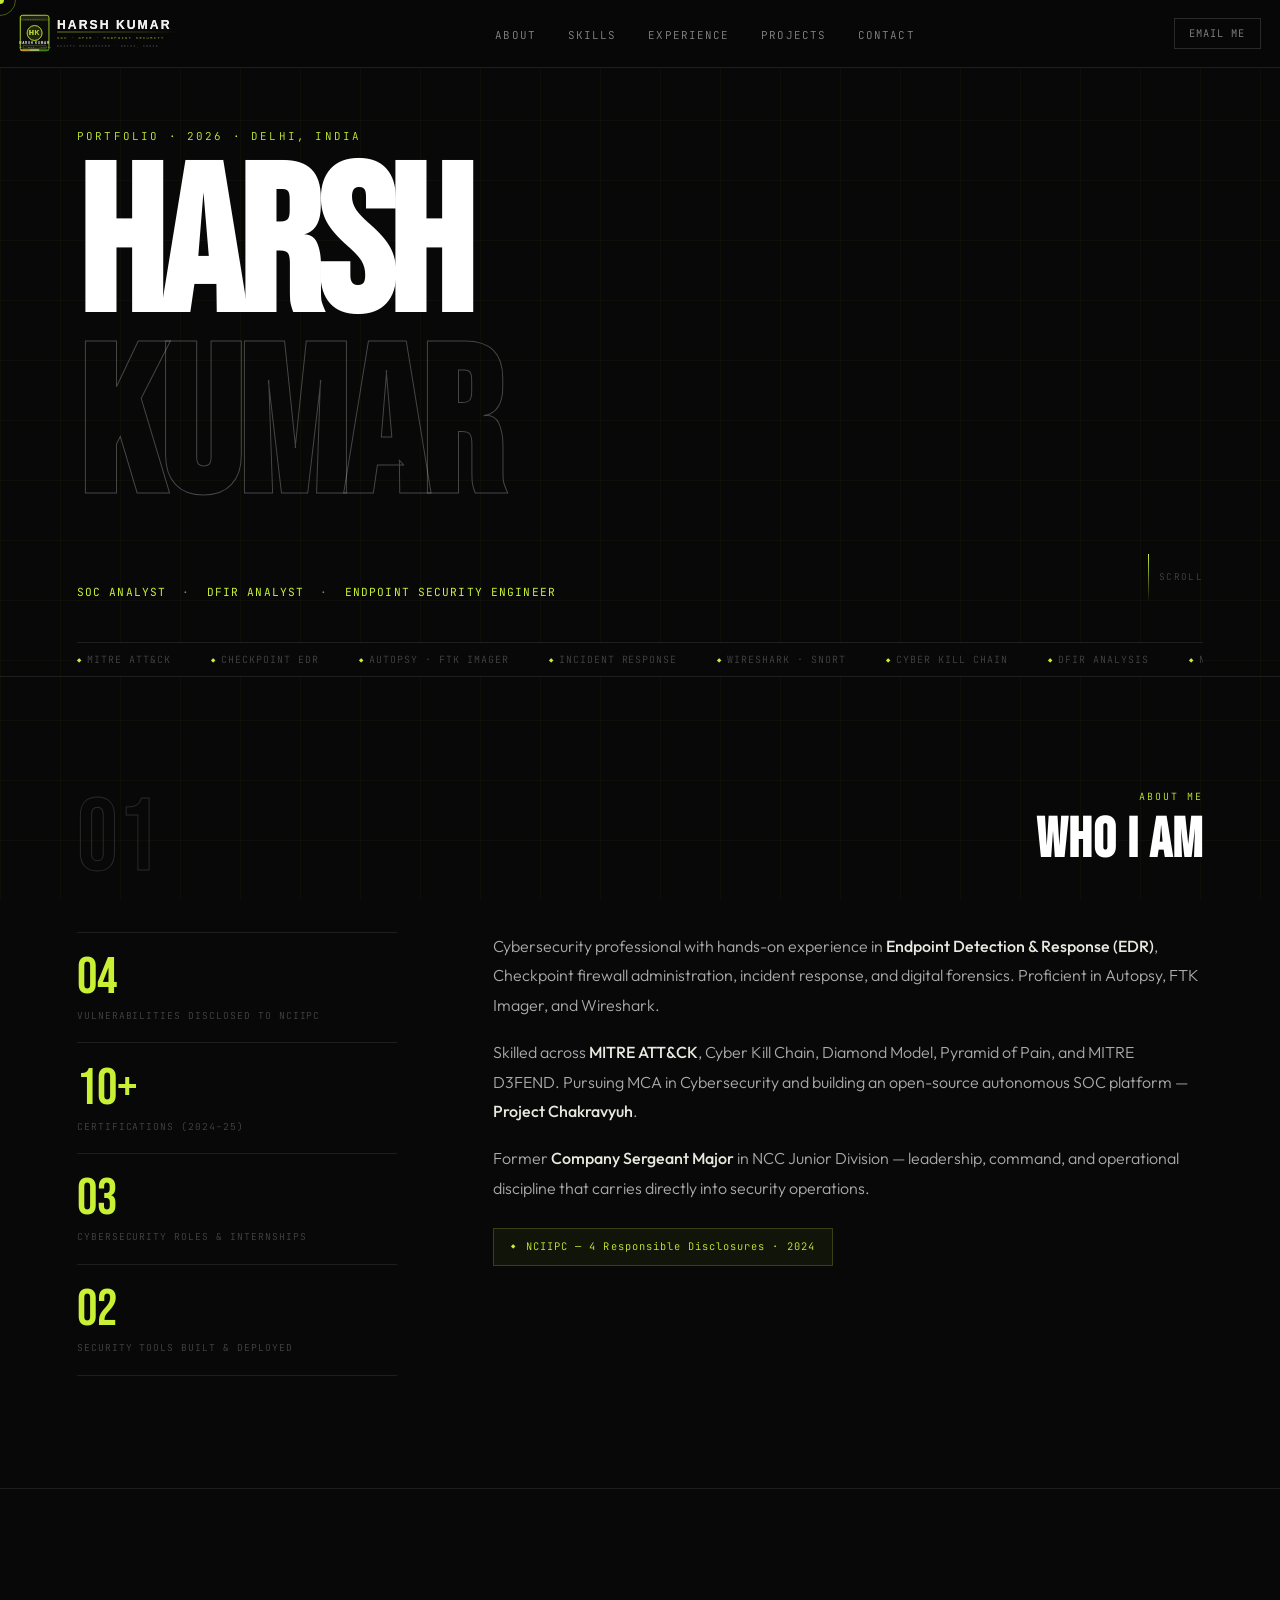
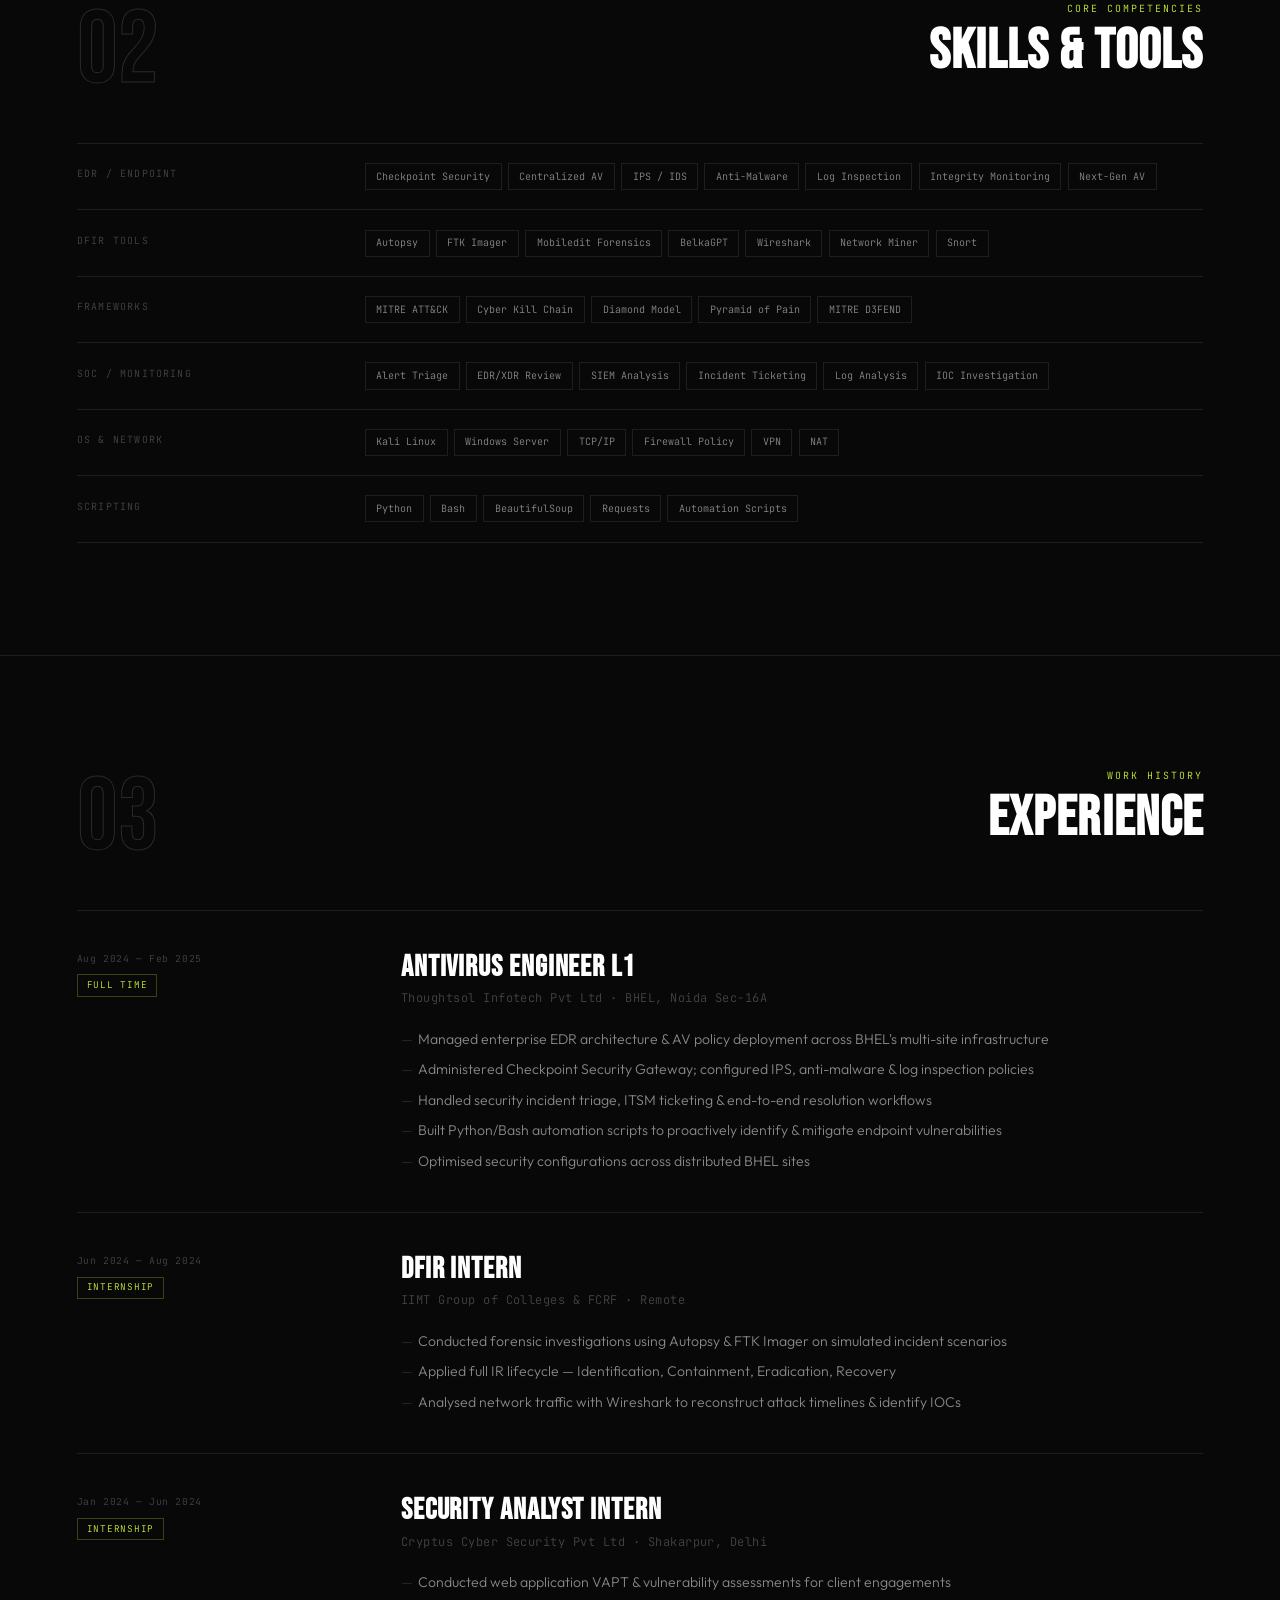
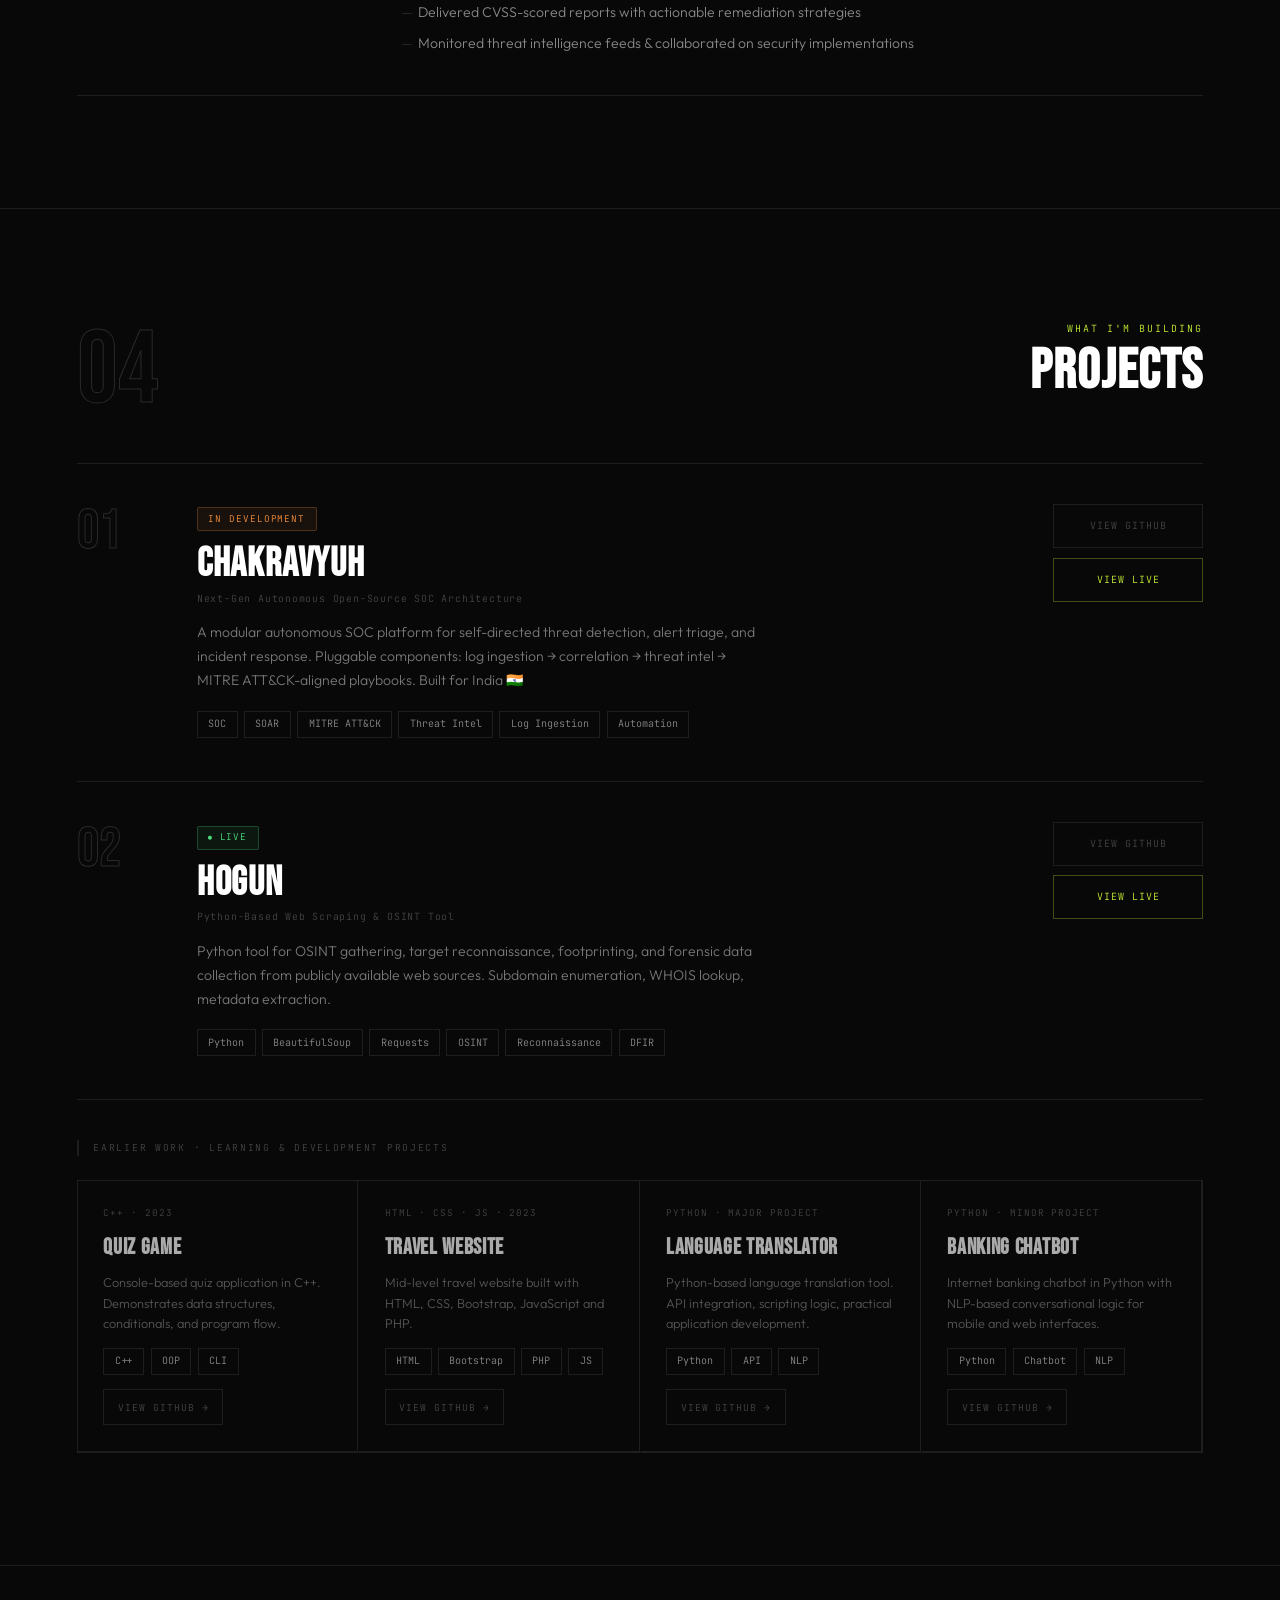
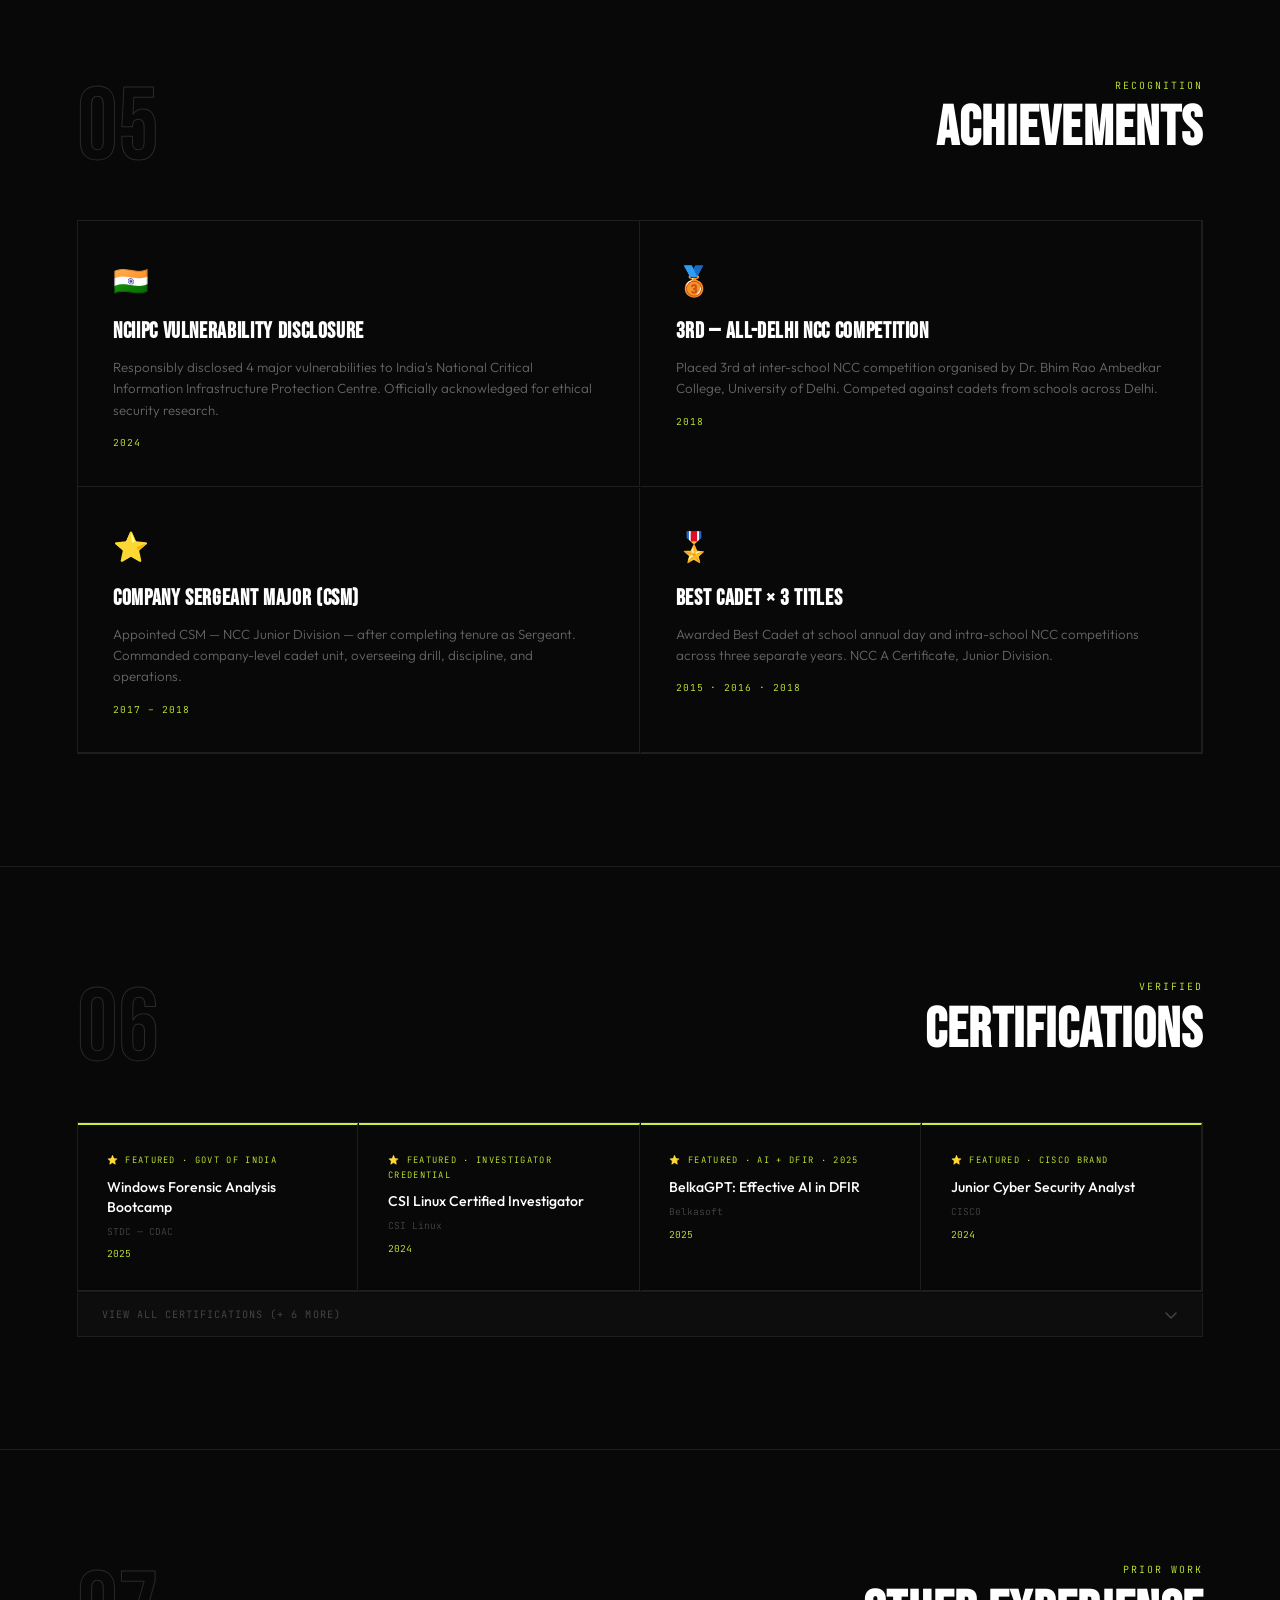
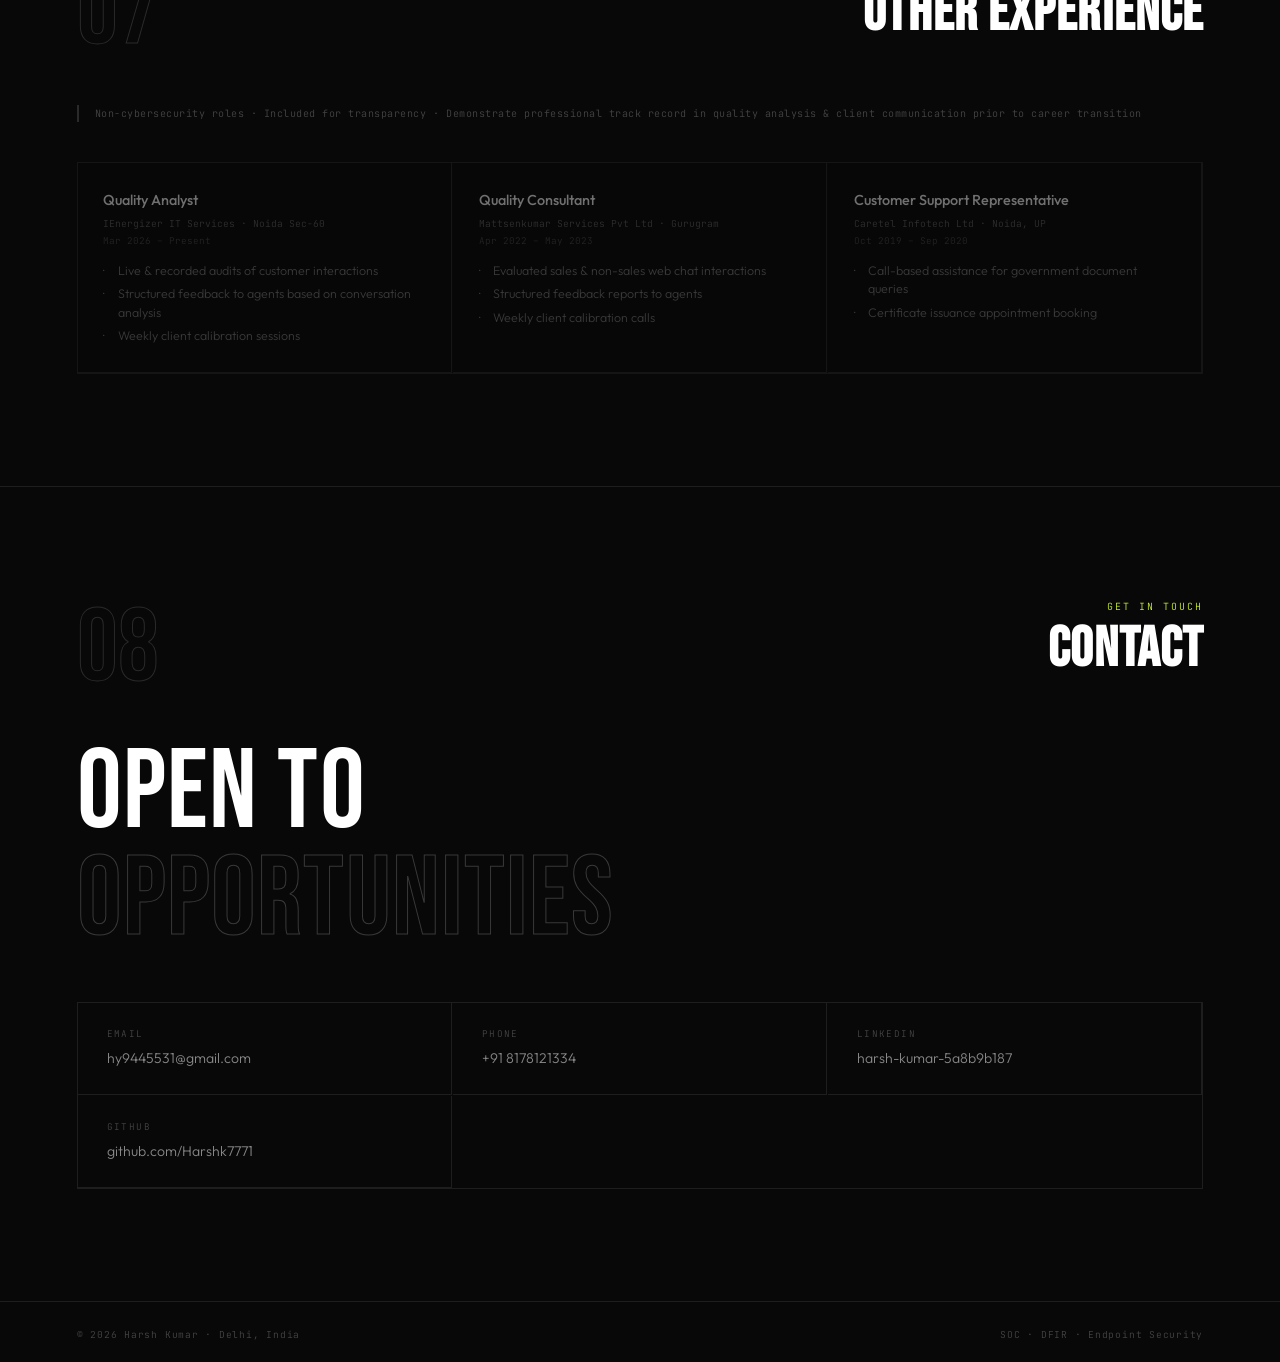
==== index.html @ 1443f106 "Rename hk-portfolio-index.html to index.html" ====
<!DOCTYPE html>
<html lang="en">
<head>
<meta charset="UTF-8">
<meta name="viewport" content="width=device-width, initial-scale=1.0">
<meta name="description" content="Harsh Kumar — SOC Analyst, DFIR Analyst and Endpoint Security Engineer based in Delhi, India. NCIIPC recognized vulnerability researcher with hands-on EDR, Checkpoint, Autopsy and MITRE ATT&CK experience.">
<meta name="robots" content="index, follow">
<meta name="theme-color" content="#080808">
<meta property="og:title" content="Harsh Kumar — SOC & DFIR Analyst">
<meta property="og:description" content="Cybersecurity professional specialising in SOC, DFIR, and Endpoint Security. NCIIPC vulnerability researcher. Delhi, India.">
<meta property="og:type" content="website">
<meta property="og:url" content="https://harshk7771.github.io/">
<meta property="og:image" content="https://harshk7771.github.io/og-image.png"/>
<meta name="twitter:card" content="summary_large_image">
<meta name="twitter:title" content="Harsh Kumar — SOC &amp; DFIR Analyst">
<meta name="twitter:description" content="Cybersecurity professional. NCIIPC researcher. Delhi, India.">
<link rel="canonical" href="https://harshk7771.github.io/">
<title>Harsh Kumar | SOC &amp; DFIR Analyst | Cybersecurity Portfolio</title>
<!-- Favicon stack — HK Analyst ID Card mark -->
<link rel="icon" href="favicon.ico" sizes="any"/>
<link rel="icon" type="image/png" sizes="32x32" href="favicon-32x32.png"/>
<link rel="icon" type="image/png" sizes="16x16" href="favicon-16x16.png"/>
<link rel="icon" type="image/svg+xml" href="favicon.svg"/>
<link rel="apple-touch-icon" sizes="180x180" href="apple-touch-icon.png"/>
<link rel="preconnect" href="https://fonts.gstatic.com" crossorigin>
<link rel="preload" as="style" href="https://fonts.googleapis.com/css2?family=Bebas+Neue&family=Outfit:wght@300;400;500;600&family=JetBrains+Mono:wght@400;500&display=swap">
<link rel="stylesheet" href="https://fonts.googleapis.com/css2?family=Bebas+Neue&family=Outfit:wght@300;400;500;600&family=JetBrains+Mono:wght@400;500&display=swap" media="print" onload="this.media='all'">
<noscript><link rel="stylesheet" href="https://fonts.googleapis.com/css2?family=Bebas+Neue&family=Outfit:wght@300;400;500;600&family=JetBrains+Mono:wght@400;500&display=swap"></noscript>
<noscript><style>.reveal { opacity: 1 !important; transform: none !important; }</style></noscript>
<style>
/* ============================================================
   RESET & TOKENS
============================================================ */
*, *::before, *::after { box-sizing: border-box; margin: 0; padding: 0; }

:root {
  --bg:       #080808;
  --max-w:    1400px;
  --bg2:      #0d0d0d;
  --bg3:      #111111;
  --border:   #1e1e1e;
  --border2:  #2a2a2a;
  --text:     #e8e8e0;
  --muted:    #888888;
  --dim:      #444444;
  --accent:   #c8f135;
  --accent2:  #a8d020;
  --green:    #4ade80;
  --orange:   #fb923c;
  --white:    #ffffff;
  --font-display: 'Bebas Neue', 'Arial Black', Impact, sans-serif;
  --font-body:    'Outfit', system-ui, -apple-system, sans-serif;
  --font-mono:    'JetBrains Mono', 'Courier New', monospace;
  --r-sm: .5rem;
  --r-md: 1rem;
}

html {
  scroll-behavior: smooth;
  scroll-padding-top: 70px;
  font-size: 16px;
  -webkit-text-size-adjust: 100%;
}

body {
  background: var(--bg);
  color: var(--text);
  font-family: var(--font-body);
  font-weight: 300;
  line-height: 1.6;
  overflow-x: clip; /* clip instead of hidden — preserves position:sticky */
  min-height: 100vh;
}

/* ============================================================
   UTILITY
============================================================ */
.mono { font-family: var(--font-mono); }
.accent { color: var(--accent); }
.muted  { color: var(--muted); }
.sr-only { position: absolute; width: 1px; height: 1px; overflow: hidden; clip: rect(0,0,0,0); white-space: nowrap; }

/* ============================================================
   BACKGROUND GRID (CSS-only — no canvas issues)
============================================================ */
body::before {
  content: '';
  position: fixed;
  inset: 0;
  background-image:
    linear-gradient(rgba(200,241,53,.03) 1px, transparent 1px),
    linear-gradient(90deg, rgba(200,241,53,.03) 1px, transparent 1px);
  background-size: 60px 60px;
  z-index: 0;
  pointer-events: none;
}

/* ============================================================
   CUSTOM CURSOR (desktop only)
============================================================ */
@media (hover: hover) and (pointer: fine) {
  body { cursor: none; }
  .cursor {
    width: 8px; height: 8px;
    background: var(--accent);
    border-radius: 50%;
    position: fixed;
    top: 0; left: 0;
    pointer-events: none;
    z-index: 9999;
    transform: translate(-50%,-50%);
    transition: transform .1s ease;
    mix-blend-mode: difference;
  }
  .cursor-ring {
    width: 32px; height: 32px;
    border: 1px solid rgba(200,241,53,.35);
    border-radius: 50%;
    position: fixed;
    top: 0; left: 0;
    pointer-events: none;
    z-index: 9998;
    transform: translate(-50%,-50%);
    transition: transform .25s ease, width .2s, height .2s, border-color .2s;
  }
  .cursor-ring.hovered {
    width: 52px; height: 52px;
    border-color: rgba(200,241,53,.6);
  }
}
@media (hover: none), (pointer: coarse) {
  .cursor, .cursor-ring { display: none !important; }
}

/* ============================================================
   NAV
============================================================ */
.nav {
  position: fixed;
  top: 0; left: 0; right: 0;
  z-index: 200;
  display: flex;
  align-items: center;
  justify-content: space-between;
  padding: .9rem clamp(1.5rem, 5vw, 6rem);
  background: rgba(8,8,8,.92);
  backdrop-filter: blur(14px);
  -webkit-backdrop-filter: blur(14px);
  border-bottom: 1px solid var(--border);
}

.nav-logo {
  text-decoration: none;
  flex-shrink: 0;
  display: flex;
  align-items: center;
  line-height: 1;
}
.nav-logo img {
  height: 38px;
  width: auto;
  display: block;
  transition: filter .3s;
}
.nav-logo:hover img,
.nav-logo:focus-visible img {
  filter: drop-shadow(0 0 8px rgba(200,241,53,0.55));
}

.nav-links {
  display: flex;
  gap: 2rem;
  list-style: none;
  align-items: center;
}

.nav-links a {
  font-family: var(--font-mono);
  font-size: .68rem;
  color: var(--muted);
  text-decoration: none;
  letter-spacing: .1em;
  text-transform: uppercase;
  transition: color .2s;
  padding: .25rem 0;
}
.nav-links a:hover,
.nav-links a:focus-visible,
.nav-links a.nav-active { color: var(--accent); outline: none; }

.nav-cta {
  font-family: var(--font-mono);
  font-size: .65rem;
  color: var(--muted);
  text-decoration: none;
  border: 1px solid var(--border2);
  padding: .4rem .9rem;
  letter-spacing: .1em;
  text-transform: uppercase;
  transition: color .2s, border-color .2s;
  flex-shrink: 0;
  white-space: nowrap;
}
.nav-cta:hover,
.nav-cta:focus-visible {
  color: var(--accent);
  border-color: var(--accent);
  outline: none;
}

/* Hamburger */
.nav-burger {
  display: none;
  flex-direction: column;
  gap: 5px;
  background: none;
  border: 1px solid var(--border2);
  padding: .5rem .55rem;
  cursor: pointer;
  align-items: center;
  justify-content: center;
}
.nav-burger span {
  display: block;
  width: 18px; height: 1.5px;
  background: var(--muted);
  transition: all .3s;
  transform-origin: center;
}
.nav-burger[aria-expanded="true"] span:nth-child(1) { transform: rotate(45deg) translate(4.5px, 4.5px); }
.nav-burger[aria-expanded="true"] span:nth-child(2) { opacity: 0; transform: scaleX(0); }
.nav-burger[aria-expanded="true"] span:nth-child(3) { transform: rotate(-45deg) translate(4.5px, -4.5px); }

/* Mobile drawer */
.nav-drawer {
  display: none;
  position: fixed;
  inset: 0;
  background: rgba(8,8,8,.98);
  z-index: 190;
  flex-direction: column;
  align-items: center;
  justify-content: center;
  gap: 2rem;
  padding: 2rem;
  /* relative for close btn */
}
.nav-drawer.open { display: flex; }
.nav-drawer a {
  font-family: var(--font-display);
  font-size: clamp(2.5rem, 8vw, 3.5rem);
  color: var(--white);
  text-decoration: none;
  letter-spacing: .05em;
  transition: color .2s;
}
.nav-drawer a:hover { color: var(--accent); }
.nav-drawer .drawer-email {
  font-family: var(--font-mono);
  font-size: .8rem;
  color: var(--accent);
  border: 1px solid rgba(200,241,53,.3);
  padding: .7rem 2rem;
  margin-top: 1rem;
  letter-spacing: .1em;
}

/* ============================================================
   SECTIONS COMMON
============================================================ */
main { position: relative; z-index: 1; }

.section {
  padding: 6rem clamp(1.5rem, 5vw, 6rem);
  border-top: 1px solid var(--border);
  max-width: var(--max-w);
  margin-left: auto;
  margin-right: auto;
  width: 100%;
}

.section-header {
  display: flex;
  justify-content: space-between;
  align-items: flex-start;
  gap: 1rem;
  margin-bottom: 2.5rem;
}

.section-num {
  font-family: var(--font-display);
  font-size: clamp(4rem, 8vw, 8rem);
  color: transparent;
  -webkit-text-stroke: 1px var(--border2);
  line-height: 1;
  user-select: none;
  flex-shrink: 0;
}

.section-meta { text-align: right; }
.section-label {
  font-family: var(--font-mono);
  font-size: .62rem;
  color: var(--accent);
  letter-spacing: .2em;
  text-transform: uppercase;
  margin-bottom: .4rem;
}
.section-title {
  font-family: var(--font-display);
  font-size: clamp(2rem, 5vw, 3.5rem);
  color: var(--white);
  letter-spacing: .02em;
  line-height: 1.05;
}

/* Reveal animation */
.reveal {
  opacity: 0;
  transform: translateY(28px);
  transition: opacity .65s ease, transform .65s ease;
}
.reveal.in { opacity: 1; transform: none; }

/* ============================================================
   HERO
============================================================ */
.hero {
  display: flex;
  flex-direction: column;
  justify-content: flex-start;
  padding: 7rem clamp(1.5rem, 5vw, 6rem) 0;
  border-top: none;
  position: relative;
  max-width: var(--max-w);
  margin-left: auto;
  margin-right: auto;
  width: 100%;
}

.hero-tag {
  font-family: var(--font-mono);
  font-size: .68rem;
  color: var(--accent);
  letter-spacing: .2em;
  text-transform: uppercase;
  margin-bottom: 1rem;
}

.hero-name {
  font-family: var(--font-display);
  font-size: clamp(5rem, 16vw, 15rem);
  line-height: .88;
  color: var(--white);
  letter-spacing: -.01em;
}
.hero-name .outline {
  -webkit-text-stroke: 1px rgba(255,255,255,.25);
  color: transparent;
  display: block;
}

.hero-bottom {
  display: flex;
  justify-content: space-between;
  align-items: flex-end;
  padding: 2rem 0 0;
  flex-wrap: wrap;
  gap: 1rem;
}

.hero-roles {
  font-family: var(--font-mono);
  font-size: .7rem;
  color: var(--muted);
  letter-spacing: .1em;
  text-transform: uppercase;
  line-height: 1.8;
}
.hero-roles b { color: var(--accent); font-weight: 400; }

.hero-scroll {
  display: flex;
  align-items: center;
  gap: .6rem;
  font-family: var(--font-mono);
  font-size: .58rem;
  color: var(--dim);
  letter-spacing: .15em;
  text-transform: uppercase;
}
.scroll-bar {
  width: 1px; height: 48px;
  background: linear-gradient(to bottom, var(--accent), transparent);
  animation: pulse 2s ease-in-out infinite;
  will-change: opacity;
}
@keyframes pulse { 0%,100% { opacity:.3; } 50% { opacity:1; } }

/* Ticker */
.ticker {
  overflow: hidden;
  border-top: 1px solid var(--border);
  border-bottom: none;
  padding: .55rem 0;
  margin-top: 2.5rem;
  background: var(--bg);
}
.ticker-inner {
  display: flex;
  gap: 2.5rem;
  animation: slide 28s linear infinite;
  white-space: nowrap;
  width: max-content;
  will-change: transform;
}
.ticker-item {
  font-family: var(--font-mono);
  font-size: .62rem;
  color: var(--dim);
  letter-spacing: .1em;
  text-transform: uppercase;
  flex-shrink: 0;
}
.ticker-item::before { content: '◆ '; color: var(--accent); font-size: .45rem; vertical-align: middle; }
@keyframes slide { from { transform: translateX(0); } to { transform: translateX(-50%); } }

/* ============================================================
   ABOUT
============================================================ */
.about-grid {
  display: grid;
  grid-template-columns: 1fr 1.5fr;
  gap: 4rem;
  align-items: start;
}

.stats-list { display: flex; flex-direction: column; gap: 0; }
.stat {
  border-top: 1px solid var(--border);
  padding: 1.2rem 0;
}
.stat:last-child { border-bottom: 1px solid var(--border); }
.stat-num {
  font-family: var(--font-display);
  font-size: 3.2rem;
  color: var(--accent);
  line-height: 1;
}
.stat-label {
  font-family: var(--font-mono);
  font-size: .6rem;
  color: var(--dim);
  letter-spacing: .1em;
  text-transform: uppercase;
  margin-top: .3rem;
}

.about-text { font-size: 1rem; color: #aaa; line-height: 1.85; max-width: 65ch; }
.about-text p + p { margin-top: 1.1rem; }
.about-text strong { color: var(--text); font-weight: 500; }

.nciipc-badge {
  display: inline-flex;
  align-items: center;
  gap: .6rem;
  background: rgba(200,241,53,.05);
  border: 1px solid rgba(200,241,53,.2);
  padding: .55rem 1.1rem;
  margin-top: 1.5rem;
  font-family: var(--font-mono);
  font-size: .65rem;
  color: var(--accent);
  letter-spacing: .1em;
}
.nciipc-badge::before { content: '◆'; font-size: .45rem; }

/* ============================================================
   SKILLS
============================================================ */
.skills-table { display: flex; flex-direction: column; }
.skill-row {
  display: grid;
  grid-template-columns: 200px 1fr;
  gap: 2rem;
  border-top: 1px solid var(--border);
  padding: 1.2rem 0;
  align-items: start;
  transition: background .2s;
}
.skill-row:last-child { border-bottom: 1px solid var(--border); }
.skill-row:hover { background: rgba(200,241,53,.015); }

.skill-cat {
  font-family: var(--font-mono);
  font-size: .62rem;
  color: var(--dim);
  letter-spacing: .12em;
  text-transform: uppercase;
  padding-top: .2rem;
}

.tags { display: flex; flex-wrap: wrap; gap: .4rem; }
.tag {
  font-family: var(--font-mono);
  font-size: .63rem;
  color: var(--muted);
  border: 1px solid var(--border);
  padding: .28rem .65rem;
  transition: border-color .15s, color .15s;
  cursor: default;
  word-break: break-word;
  overflow-wrap: anywhere;
}
.tag:hover { border-color: var(--accent); color: var(--accent); }

/* ============================================================
   EXPERIENCE
============================================================ */
.exp-list { display: flex; flex-direction: column; }
.exp-item {
  display: grid;
  grid-template-columns: 220px 1fr;
  gap: 2.5rem;
  border-top: 1px solid var(--border);
  padding: 2.5rem 0;
}
.exp-item:last-child { border-bottom: 1px solid var(--border); }

.exp-when {
  font-family: var(--font-mono);
  font-size: .6rem;
  color: var(--dim);
  letter-spacing: .06em;
  line-height: 1.6;
}
.exp-type {
  display: inline-block;
  font-family: var(--font-mono);
  font-size: .58rem;
  color: var(--accent);
  border: 1px solid rgba(200,241,53,.25);
  padding: .18rem .55rem;
  letter-spacing: .08em;
  text-transform: uppercase;
  margin-top: .5rem;
}

.exp-role {
  font-family: var(--font-display);
  font-size: 1.9rem;
  color: var(--white);
  letter-spacing: .03em;
  margin-bottom: .3rem;
  line-height: 1.1;
}
.exp-org {
  font-size: .75rem;
  color: var(--dim);
  margin-bottom: 1.2rem;
  font-family: var(--font-mono);
  letter-spacing: .04em;
}
.exp-bullets { list-style: none; display: flex; flex-direction: column; gap: .5rem; }
.exp-bullets li {
  font-size: .88rem;
  color: #888;
  padding-left: 1.1rem;
  position: relative;
  line-height: 1.6;
}
.exp-bullets li::before { content: '—'; position: absolute; left: 0; color: var(--border2); }

/* ============================================================
   PROJECTS
============================================================ */
.projects-main { display: flex; flex-direction: column; }
.project-card {
  display: grid;
  grid-template-columns: 80px 1fr 150px;
  gap: 2.5rem;
  border-top: 1px solid var(--border);
  padding: 2.5rem 0;
  align-items: start;
}
.project-card:last-child { border-bottom: 1px solid var(--border); }

.proj-num {
  font-family: var(--font-display);
  font-size: 3.5rem;
  color: transparent;
  -webkit-text-stroke: 1px var(--border2);
  line-height: 1;
  user-select: none;
}

.proj-badge {
  display: inline-flex;
  align-items: center;
  gap: .4rem;
  font-family: var(--font-mono);
  font-size: .58rem;
  letter-spacing: .1em;
  text-transform: uppercase;
  padding: .22rem .65rem;
  margin-bottom: .75rem;
  border-radius: 2px;
}
.badge-live   { background: rgba(74,222,128,.07); border: 1px solid rgba(74,222,128,.25); color: var(--green); }
.badge-live::before { content: '●'; font-size: .4rem; animation: blink 1.5s infinite; }
.badge-dev    { background: rgba(251,146,60,.07); border: 1px solid rgba(251,146,60,.25); color: var(--orange); }
@keyframes blink { 0%,100%{opacity:1} 50%{opacity:.2} }

.proj-name {
  font-family: var(--font-display);
  font-size: 2.5rem;
  color: var(--white);
  letter-spacing: .02em;
  line-height: 1.05;
  margin-bottom: .35rem;
}
.proj-sub {
  font-family: var(--font-mono);
  font-size: .62rem;
  color: var(--dim);
  letter-spacing: .08em;
  margin-bottom: .9rem;
}
.proj-desc {
  font-size: .88rem;
  color: #777;
  line-height: 1.7;
  max-width: 560px;
  margin-bottom: 1.1rem;
}

.proj-actions {
  display: flex;
  flex-direction: column;
  gap: .6rem;
  align-items: stretch;
  min-width: 130px;
}

.btn {
  display: inline-flex;
  align-items: center;
  justify-content: center;
  font-family: var(--font-mono);
  font-size: .62rem;
  letter-spacing: .1em;
  text-transform: uppercase;
  text-decoration: none;
  padding: .65rem 1.2rem;
  border: 1px solid;
  transition: all .2s;
  white-space: nowrap;
  min-height: 44px;
  cursor: pointer;
  background: none;
}
.btn-ghost  { color: var(--dim);    border-color: var(--border);  }
.btn-ghost:hover  { color: var(--text); border-color: var(--border2); }
.btn-accent { color: var(--accent); border-color: rgba(200,241,53,.3); }
.btn-accent:hover { background: rgba(200,241,53,.07); }
.btn:focus-visible { outline: 2px solid var(--accent); outline-offset: 2px; }

/* Earlier projects grid */
.earlier-label {
  font-family: var(--font-mono);
  font-size: .6rem;
  color: var(--dim);
  letter-spacing: .18em;
  text-transform: uppercase;
  border-left: 2px solid var(--border);
  padding-left: .9rem;
  margin: 2.5rem 0 1.5rem;
}
.earlier-grid {
  display: grid;
  grid-template-columns: repeat(auto-fit, minmax(240px, 1fr));
  gap: 1px;
  background: transparent;
  border: 1px solid var(--border);
}
.earlier-grid .earlier-card {
  border: none;
  border-right: 1px solid var(--border);
  border-bottom: 1px solid var(--border);
}
.earlier-card {
  background: var(--bg);
  padding: 1.6rem;
  transition: background .2s;
}
.earlier-card:hover { background: var(--bg2); }
.earlier-year {
  font-family: var(--font-mono);
  font-size: .58rem;
  color: var(--dim);
  letter-spacing: .1em;
  text-transform: uppercase;
  margin-bottom: .55rem;
}
.earlier-name {
  font-family: var(--font-display);
  font-size: 1.4rem;
  color: #aaa;
  letter-spacing: .03em;
  margin-bottom: .4rem;
}
.earlier-desc { font-size: .8rem; color: #555; line-height: 1.6; margin-bottom: .9rem; }
.earlier-link {
  font-family: var(--font-mono);
  font-size: .6rem;
  color: var(--dim);
  text-decoration: none;
  border: 1px solid var(--border);
  padding: .4rem .85rem;
  letter-spacing: .1em;
  text-transform: uppercase;
  display: inline-flex;
  align-items: center;
  min-height: 36px;
  transition: all .2s;
}
.earlier-link:hover { color: var(--muted); border-color: var(--border2); }

/* ============================================================
   ACHIEVEMENTS
============================================================ */
.ach-grid {
  display: grid;
  grid-template-columns: repeat(2, 1fr);
  gap: 1px;
  background: transparent;
  border: 1px solid var(--border);
}
.ach-card {
  border: none;
  border-right: 1px solid var(--border);
  border-bottom: 1px solid var(--border);
}
.ach-card {
  background: var(--bg);
  padding: 2.2rem;
  transition: background .2s;
}
.ach-card:hover { background: var(--bg2); }
.ach-icon { font-size: 1.8rem; margin-bottom: .8rem; }
.ach-title {
  font-family: var(--font-display);
  font-size: 1.35rem;
  color: var(--white);
  letter-spacing: .03em;
  margin-bottom: .45rem;
}
.ach-desc { font-size: .83rem; color: #666; line-height: 1.6; }
.ach-year {
  font-family: var(--font-mono);
  font-size: .6rem;
  color: var(--accent);
  letter-spacing: .1em;
  margin-top: .9rem;
}

/* ============================================================
   CERTIFICATIONS
============================================================ */
.cert-hero {
  display: grid;
  grid-template-columns: repeat(auto-fit, minmax(220px, 1fr));
  gap: 1px;
  background: transparent;
  border: 1px solid var(--border);
  margin-bottom: 1px;
}
.cert-hero-card {
  border: none;
  border-right: 1px solid var(--border);
  border-bottom: 1px solid var(--border);
}
.cert-hero-card {
  background: var(--bg);
  padding: 1.8rem;
  border-top: 2px solid var(--accent);
  transition: background .2s;
  min-width: 0;
}
.cert-hero-card:hover { background: var(--bg2); }
.cert-featured-label {
  font-family: var(--font-mono);
  font-size: .55rem;
  color: var(--accent);
  letter-spacing: .15em;
  text-transform: uppercase;
  margin-bottom: .65rem;
}
.cert-name  { font-size: .88rem; font-weight: 500; color: var(--white); line-height: 1.4; margin-bottom: .4rem; }
.cert-issuer { font-family: var(--font-mono); font-size: .6rem; color: var(--dim); }
.cert-year  { font-family: var(--font-mono); font-size: .6rem; color: var(--accent); margin-top: .45rem; }

/* Toggle */
.cert-toggle {
  width: 100%;
  display: flex;
  justify-content: space-between;
  align-items: center;
  padding: .9rem 1.5rem;
  background: var(--bg2);
  border: 1px solid var(--border);
  border-top: none;
  font-family: var(--font-mono);
  font-size: .64rem;
  color: var(--dim);
  letter-spacing: .1em;
  text-transform: uppercase;
  cursor: pointer;
  transition: color .2s, border-color .2s;
  min-height: 44px;
}
.cert-toggle:hover  { color: var(--muted); border-color: var(--border2); }
.cert-toggle svg    { transition: transform .3s; flex-shrink: 0; }
.cert-toggle.open svg { transform: rotate(180deg); }

.cert-rest {
  display: none;
  grid-template-columns: repeat(auto-fit, minmax(200px, 1fr));
  gap: 1px;
  background: transparent;
  border: 1px solid var(--border);
  border-top: none;
  margin-top: 0;
}
.cert-rest .cert-card {
  border: none;
  border-right: 1px solid var(--border);
  border-top: 1px solid var(--border);
  min-width: 0;
}
.cert-rest.open { display: grid !important; border-top: 1px solid var(--border); }
.cert-card {
  background: var(--bg);
  padding: 1.4rem 1.6rem;
  transition: background .2s;
}
.cert-card:hover { background: var(--bg2); }

/* ============================================================
   OTHER EXPERIENCE
============================================================ */
.other-note {
  font-family: var(--font-mono);
  font-size: .63rem;
  color: var(--dim);
  letter-spacing: .05em;
  line-height: 1.7;
  border-left: 2px solid var(--border2);
  padding-left: 1rem;
  margin-bottom: 2.5rem;
}
.other-grid {
  display: grid;
  grid-template-columns: repeat(3, 1fr);
  gap: 1px;
  background: transparent;
  border: 1px solid var(--border);
  opacity: .65;
}
.other-card {
  border: none;
  border-right: 1px solid var(--border);
  border-bottom: 1px solid var(--border);
}
.other-card {
  background: var(--bg);
  padding: 1.6rem;
}
.other-role  { font-size: .9rem; font-weight: 500; color: #aaa; margin-bottom: .25rem; }
.other-org   { font-family: var(--font-mono); font-size: .6rem; color: var(--dim); margin-bottom: .2rem; }
.other-when  { font-family: var(--font-mono); font-size: .58rem; color: #333; margin-bottom: .8rem; }
.other-pts   { list-style: none; display: flex; flex-direction: column; gap: .3rem; }
.other-pts li { font-size: .78rem; color: #555; padding-left: .9rem; position: relative; line-height: 1.5; }
.other-pts li::before { content: '·'; position: absolute; left: 0; }

/* ============================================================
   CONTACT
============================================================ */
.contact-big {
  font-family: var(--font-display);
  font-size: clamp(3rem, 9vw, 7rem);
  line-height: .95;
  letter-spacing: .01em;
  color: var(--white);
  margin-bottom: 3rem;
}
.contact-big .outline {
  display: block;
  -webkit-text-stroke: 1px rgba(255,255,255,.2);
  color: transparent;
}

.contact-grid {
  display: grid;
  grid-template-columns: repeat(3, 1fr);
  gap: 1px;
  background: transparent;
  border: 1px solid var(--border);
}
.contact-card {
  border: none;
  border-right: 1px solid var(--border);
  border-bottom: 1px solid var(--border);
}
.contact-card {
  background: var(--bg);
  padding: 1.5rem 1.8rem;
  text-decoration: none;
  display: block;
  transition: background .2s;
  min-height: 44px;
}
.contact-card:hover  { background: var(--bg2); }
.contact-card:focus-visible { outline: 2px solid var(--accent); outline-offset: -2px; }
.cc-label {
  font-family: var(--font-mono);
  font-size: .58rem;
  color: var(--dim);
  letter-spacing: .15em;
  text-transform: uppercase;
  margin-bottom: .35rem;
}
.cc-val { font-size: .88rem; color: var(--muted); }
.contact-card:hover .cc-val { color: var(--accent); }

/* ============================================================
   FOOTER
============================================================ */
.footer {
  padding: 1.4rem clamp(1.5rem, 5vw, 6rem);
  max-width: var(--max-w);
  margin: 0 auto;
  display: flex;
  justify-content: space-between;
  align-items: center;
  border-top: 1px solid var(--border);
  position: relative;
  z-index: 1;
  flex-wrap: wrap;
  gap: .5rem;
}
.footer-copy {
  font-family: var(--font-mono);
  font-size: .6rem;
  color: var(--dim);
  letter-spacing: .08em;
}


/* ============================================================
   RESPONSIVE — LARGE DESKTOP 1280px+
============================================================ */
@media (min-width: 1280px) {
  .nav { padding: .9rem clamp(2rem, 6vw, 8rem); }
  .section { padding: 7rem clamp(2rem, 6vw, 8rem); }
  .hero { padding: 8rem clamp(2rem, 6vw, 8rem) 0; }
  .footer { padding: 1.6rem clamp(2rem, 6vw, 8rem); }
  .about-grid { grid-template-columns: 320px 1fr; gap: 6rem; }
  .contact-grid { grid-template-columns: repeat(3, 1fr); }
  .other-grid { grid-template-columns: repeat(3, 1fr); }
  .exp-item { grid-template-columns: 260px 1fr; gap: 4rem; }
  .skill-row { grid-template-columns: 240px 1fr; gap: 3rem; }
  .hero-name { letter-spacing: -.02em; }
}

/* ============================================================
   RESPONSIVE — TABLET
============================================================ */
@media (max-width: 1024px) {
  .nav { padding: .9rem 2rem; }
  .section { padding: 5rem 2rem; }
  .hero { padding: 6rem clamp(1.2rem, 4vw, 3rem) 0; }
  .about-grid { grid-template-columns: 1fr 1.3fr; gap: 3rem; }
  .skill-row { grid-template-columns: 160px 1fr; }
  .exp-item { grid-template-columns: 180px 1fr; gap: 2rem; }
  .project-card { grid-template-columns: 60px 1fr auto; gap: 2rem; }
}

/* ============================================================
   RESPONSIVE — MOBILE
============================================================ */
@media (max-width: 768px) {
  .nav { padding: .8rem 1.2rem; }
  .nav-links, .nav-cta { display: none; }
  .nav-burger { display: flex; }

  .section { padding: 4rem 1.2rem; }
  .section-header { flex-direction: column-reverse; gap: .4rem; margin-bottom: 2.5rem; }
  .section-num { font-size: 3.5rem; align-self: flex-end; }
  .section-meta { text-align: left; }
  .section-title { font-size: clamp(1.8rem, 7vw, 2.5rem); }

  .hero { padding: 5rem 1.2rem 0; min-height: unset; justify-content: flex-start; }
  .hero-name { font-size: clamp(4rem, 18vw, 7rem); }
  .hero-bottom { padding: 1.5rem 0 0; }
  .hero-roles { font-size: .62rem; }
  .hero-scroll { display: none; }

  .about-grid { grid-template-columns: 1fr; gap: 2.5rem; }
  .stats-list { display: grid; grid-template-columns: 1fr 1fr; }
  .stat:nth-child(odd) { border-right: 1px solid var(--border); padding-right: 1rem; }

  .skill-row { grid-template-columns: 1fr; gap: .5rem; padding: 1.1rem 0; }

  .exp-item { grid-template-columns: 1fr; gap: .6rem; padding: 2rem 0; }
  .exp-role { font-size: 1.5rem; }

  .project-card { display: block; padding: 2rem 0; }
  .proj-num { margin-bottom: .5rem; }
  .proj-num { font-size: 2.5rem; }
  .proj-name { font-size: 2rem; }
  .proj-actions { flex-direction: row; flex-wrap: wrap; }
  .proj-actions .btn { flex: 1; min-width: 120px; }

  .ach-grid { grid-template-columns: 1fr; }

  .contact-big { font-size: clamp(2.5rem, 10vw, 4rem); }
  .contact-grid { grid-template-columns: 1fr 1fr; }
  .other-grid { grid-template-columns: 1fr; }

  .footer { padding: 1.2rem; flex-direction: column; text-align: center; gap: .4rem; }
}

@media (max-width: 480px) {
  .hero-name { font-size: clamp(3.5rem, 20vw, 6rem); }
  .contact-grid { grid-template-columns: 1fr; }
  .cert-hero { grid-template-columns: 1fr 1fr; }
  .other-grid { grid-template-columns: 1fr; }
  .stats-list { grid-template-columns: 1fr; }
  .stat:nth-child(odd) { border-right: none; padding-right: 0; }
  .earlier-grid { grid-template-columns: 1fr; }
  .other-grid { grid-template-columns: 1fr; }
  .ach-grid { grid-template-columns: 1fr; }
}

/* ============================================================
   SAFE AREA (iPhone notch)
============================================================ */
@supports (padding: max(0px)) {
  .nav { padding-left: max(1.2rem, env(safe-area-inset-left)); padding-right: max(1.2rem, env(safe-area-inset-right)); }
  .footer { padding-bottom: max(1.2rem, env(safe-area-inset-bottom)); }
}

/* ============================================================
   REDUCED MOTION
============================================================ */
@media (prefers-reduced-motion: reduce) {
  *, *::before, *::after { animation-duration: .01ms !important; transition-duration: .01ms !important; }
  .ticker-inner { animation: none; }
  html { scroll-behavior: auto; }
}

/* ============================================================
   PRINT
============================================================ */
@media print {
  body { background: #fff; color: #000; }
  .nav, .nav-drawer, .cursor, .cursor-ring, .ticker,
  .hero-scroll, .section-num, .nav-burger { display: none !important; }
  .hero { min-height: auto; padding: 2rem 0; }
  .section { padding: 2rem 0; border: none; }
  .hero-name { font-size: 3rem; color: #000; -webkit-text-stroke: 0; }
  .hero-name .outline { color: #333; -webkit-text-stroke: 0; }
  a { color: #000; text-decoration: underline; }
  .tag { border: 1px solid #ccc; color: #333; }
}
.tags--proj { margin-bottom: .2rem; }
.tags--card { margin-bottom: .9rem; }
.drawer-close {
  position: absolute;
  top: 1.5rem;
  right: 1.5rem;
  background: none;
  border: 1px solid var(--border2);
  color: var(--muted);
  font-size: 1rem;
  width: 44px;
  height: 44px;
  cursor: pointer;
  display: flex;
  align-items: center;
  justify-content: center;
  transition: color .2s, border-color .2s;
}
.drawer-close:hover { color: var(--accent); border-color: var(--accent); }
</style>
</head>
<body>

<!-- Cursor (desktop only) -->
<div class="cursor" aria-hidden="true"></div>
<div class="cursor-ring" aria-hidden="true"></div>

<!-- ============================================================
     NAV
============================================================ -->
<header>
  <nav class="nav" aria-label="Main navigation">
    <a href="#top" class="nav-logo" aria-label="Harsh Kumar — Back to top">
      <img
        src="hk-logo.svg"
        alt="Harsh Kumar — SOC &amp; DFIR Analyst"
        height="38"
        width="auto"
        style="display:block;"
        onerror="this.style.display='none';this.parentNode.insertAdjacentHTML('afterbegin','<span style=&quot;font-family:var(--font-mono);font-size:.78rem;color:#c8f135;letter-spacing:.1em;&quot;>HK // 2026</span>')"
      />
    </a>

    <ul class="nav-links" role="list">
      <li><a href="#about">About</a></li>
      <li><a href="#skills">Skills</a></li>
      <li><a href="#experience">Experience</a></li>
      <li><a href="#projects">Projects</a></li>
      <li><a href="#contact">Contact</a></li>
    </ul>

    <a href="mailto:hy9445531@gmail.com" class="nav-cta" aria-label="Send email to Harsh Kumar">Email Me</a>

    <button class="nav-burger" id="navBurger" aria-label="Toggle navigation menu" aria-expanded="false" aria-controls="navDrawer">
      <span></span><span></span><span></span>
    </button>
  </nav>

  <!-- Mobile drawer -->
  <nav class="nav-drawer" id="navDrawer" aria-label="Mobile navigation" aria-hidden="true">
    <button class="drawer-close" onclick="window.closeDrawer()" aria-label="Close menu">✕</button>
    <a href="#about"      onclick="closeDrawer()">About</a>
    <a href="#skills"     onclick="closeDrawer()">Skills</a>
    <a href="#experience" onclick="closeDrawer()">Experience</a>
    <a href="#projects"   onclick="closeDrawer()">Projects</a>
    <a href="#contact"    onclick="closeDrawer()">Contact</a>
    <a href="mailto:hy9445531@gmail.com" class="drawer-email" onclick="closeDrawer()">hy9445531@gmail.com</a>
  </nav>
</header>

<!-- ============================================================
     MAIN
============================================================ -->
<main>

<!-- HERO -->
<section class="hero" id="top" aria-label="Hero">
  <p class="hero-tag">Portfolio · 2026 · Delhi, India</p>

  <h1 class="hero-name">
    HARSH
    <span class="outline">KUMAR</span>
  </h1>

  <div class="hero-bottom">
    <p class="hero-roles">
      <b>SOC Analyst</b> &nbsp;·&nbsp;
      <b>DFIR Analyst</b> &nbsp;·&nbsp;
      <b>Endpoint Security Engineer</b>
    </p>
    <div class="hero-scroll" aria-hidden="true">
      <div class="scroll-bar"></div>
      Scroll
    </div>
  </div>

  <div class="ticker" aria-hidden="true">
    <div class="ticker-inner">
      <span class="ticker-item">MITRE ATT&amp;CK</span>
      <span class="ticker-item">Checkpoint EDR</span>
      <span class="ticker-item">Autopsy · FTK Imager</span>
      <span class="ticker-item">Incident Response</span>
      <span class="ticker-item">Wireshark · Snort</span>
      <span class="ticker-item">Cyber Kill Chain</span>
      <span class="ticker-item">DFIR Analysis</span>
      <span class="ticker-item">NCIIPC · 4 CVDs</span>
      <span class="ticker-item">Python · Bash</span>
      <span class="ticker-item">Diamond Model</span>
      <span class="ticker-item">MITRE D3FEND</span>
      <span class="ticker-item">Kali Linux</span>
      <!-- duplicate for seamless loop -->
      <span class="ticker-item">MITRE ATT&amp;CK</span>
      <span class="ticker-item">Checkpoint EDR</span>
      <span class="ticker-item">Autopsy · FTK Imager</span>
      <span class="ticker-item">Incident Response</span>
      <span class="ticker-item">Wireshark · Snort</span>
      <span class="ticker-item">Cyber Kill Chain</span>
      <span class="ticker-item">DFIR Analysis</span>
      <span class="ticker-item">NCIIPC · 4 CVDs</span>
      <span class="ticker-item">Python · Bash</span>
      <span class="ticker-item">Diamond Model</span>
      <span class="ticker-item">MITRE D3FEND</span>
      <span class="ticker-item">Kali Linux</span>
    </div>
  </div>
</section>

<!-- ABOUT -->
<section class="section reveal" id="about" aria-labelledby="about-title">
  <div class="section-header">
    <div class="section-num" aria-hidden="true">01</div>
    <div class="section-meta">
      <p class="section-label">About Me</p>
      <h2 class="section-title" id="about-title">Who I Am</h2>
    </div>
  </div>

  <div class="about-grid">
    <div class="stats-list">
      <div class="stat">
        <div class="stat-num">04</div>
        <div class="stat-label">Vulnerabilities Disclosed to NCIIPC</div>
      </div>
      <div class="stat">
        <div class="stat-num">10+</div>
        <div class="stat-label">Certifications (2024–25)</div>
      </div>
      <div class="stat">
        <div class="stat-num">03</div>
        <div class="stat-label">Cybersecurity Roles &amp; Internships</div>
      </div>
      <div class="stat">
        <div class="stat-num">02</div>
        <div class="stat-label">Security Tools Built &amp; Deployed</div>
      </div>
    </div>

    <div class="about-text">
      <p>Cybersecurity professional with hands-on experience in <strong>Endpoint Detection &amp; Response (EDR)</strong>, Checkpoint firewall administration, incident response, and digital forensics. Proficient in Autopsy, FTK Imager, and Wireshark.</p>
      <p>Skilled across <strong>MITRE ATT&amp;CK</strong>, Cyber Kill Chain, Diamond Model, Pyramid of Pain, and MITRE D3FEND. Pursuing MCA in Cybersecurity and building an open-source autonomous SOC platform — <strong>Project Chakravyuh</strong>.</p>
      <p>Former <strong>Company Sergeant Major</strong> in NCC Junior Division — leadership, command, and operational discipline that carries directly into security operations.</p>
      <div class="nciipc-badge">NCIIPC — 4 Responsible Disclosures · 2024</div>
    </div>
  </div>
</section>

<!-- SKILLS -->
<section class="section reveal" id="skills" aria-labelledby="skills-title">
  <div class="section-header">
    <div class="section-num" aria-hidden="true">02</div>
    <div class="section-meta">
      <p class="section-label">Core Competencies</p>
      <h2 class="section-title" id="skills-title">Skills &amp; Tools</h2>
    </div>
  </div>

  <div class="skills-table" role="list">
    <div class="skill-row" role="listitem">
      <div class="skill-cat">EDR / Endpoint</div>
      <div class="tags">
        <span class="tag">Checkpoint Security</span><span class="tag">Centralized AV</span>
        <span class="tag">IPS / IDS</span><span class="tag">Anti-Malware</span>
        <span class="tag">Log Inspection</span><span class="tag">Integrity Monitoring</span>
        <span class="tag">Next-Gen AV</span>
      </div>
    </div>
    <div class="skill-row" role="listitem">
      <div class="skill-cat">DFIR Tools</div>
      <div class="tags">
        <span class="tag">Autopsy</span><span class="tag">FTK Imager</span>
        <span class="tag">Mobiledit Forensics</span><span class="tag">BelkaGPT</span>
        <span class="tag">Wireshark</span><span class="tag">Network Miner</span>
        <span class="tag">Snort</span>
      </div>
    </div>
    <div class="skill-row" role="listitem">
      <div class="skill-cat">Frameworks</div>
      <div class="tags">
        <span class="tag">MITRE ATT&amp;CK</span><span class="tag">Cyber Kill Chain</span>
        <span class="tag">Diamond Model</span><span class="tag">Pyramid of Pain</span>
        <span class="tag">MITRE D3FEND</span>
      </div>
    </div>
    <div class="skill-row" role="listitem">
      <div class="skill-cat">SOC / Monitoring</div>
      <div class="tags">
        <span class="tag">Alert Triage</span><span class="tag">EDR/XDR Review</span>
        <span class="tag">SIEM Analysis</span><span class="tag">Incident Ticketing</span>
        <span class="tag">Log Analysis</span><span class="tag">IOC Investigation</span>
      </div>
    </div>
    <div class="skill-row" role="listitem">
      <div class="skill-cat">OS &amp; Network</div>
      <div class="tags">
        <span class="tag">Kali Linux</span><span class="tag">Windows Server</span>
        <span class="tag">TCP/IP</span><span class="tag">Firewall Policy</span>
        <span class="tag">VPN</span><span class="tag">NAT</span>
      </div>
    </div>
    <div class="skill-row" role="listitem">
      <div class="skill-cat">Scripting</div>
      <div class="tags">
        <span class="tag">Python</span><span class="tag">Bash</span>
        <span class="tag">BeautifulSoup</span><span class="tag">Requests</span>
        <span class="tag">Automation Scripts</span>
      </div>
    </div>
  </div>
</section>

<!-- EXPERIENCE -->
<section class="section reveal" id="experience" aria-labelledby="exp-title">
  <div class="section-header">
    <div class="section-num" aria-hidden="true">03</div>
    <div class="section-meta">
      <p class="section-label">Work History</p>
      <h2 class="section-title" id="exp-title">Experience</h2>
    </div>
  </div>

  <div class="exp-list">
    <article class="exp-item">
      <div>
        <div class="exp-when">Aug 2024 — Feb 2025</div>
        <div class="exp-type">Full Time</div>
      </div>
      <div>
        <h3 class="exp-role">Antivirus Engineer L1</h3>
        <p class="exp-org">Thoughtsol Infotech Pvt Ltd · BHEL, Noida Sec-16A</p>
        <ul class="exp-bullets">
          <li>Managed enterprise EDR architecture &amp; AV policy deployment across BHEL's multi-site infrastructure</li>
          <li>Administered Checkpoint Security Gateway; configured IPS, anti-malware &amp; log inspection policies</li>
          <li>Handled security incident triage, ITSM ticketing &amp; end-to-end resolution workflows</li>
          <li>Built Python/Bash automation scripts to proactively identify &amp; mitigate endpoint vulnerabilities</li>
          <li>Optimised security configurations across distributed BHEL sites</li>
        </ul>
      </div>
    </article>

    <article class="exp-item">
      <div>
        <div class="exp-when">Jun 2024 — Aug 2024</div>
        <div class="exp-type">Internship</div>
      </div>
      <div>
        <h3 class="exp-role">DFIR Intern</h3>
        <p class="exp-org">IIMT Group of Colleges &amp; FCRF · Remote</p>
        <ul class="exp-bullets">
          <li>Conducted forensic investigations using Autopsy &amp; FTK Imager on simulated incident scenarios</li>
          <li>Applied full IR lifecycle — Identification, Containment, Eradication, Recovery</li>
          <li>Analysed network traffic with Wireshark to reconstruct attack timelines &amp; identify IOCs</li>
        </ul>
      </div>
    </article>

    <article class="exp-item">
      <div>
        <div class="exp-when">Jan 2024 — Jun 2024</div>
        <div class="exp-type">Internship</div>
      </div>
      <div>
        <h3 class="exp-role">Security Analyst Intern</h3>
        <p class="exp-org">Cryptus Cyber Security Pvt Ltd · Shakarpur, Delhi</p>
        <ul class="exp-bullets">
          <li>Conducted web application VAPT &amp; vulnerability assessments for client engagements</li>
          <li>Delivered CVSS-scored reports with actionable remediation strategies</li>
          <li>Monitored threat intelligence feeds &amp; collaborated on security implementations</li>
        </ul>
      </div>
    </article>
  </div>
</section>

<!-- PROJECTS -->
<section class="section reveal" id="projects" aria-labelledby="proj-title">
  <div class="section-header">
    <div class="section-num" aria-hidden="true">04</div>
    <div class="section-meta">
      <p class="section-label">What I'm Building</p>
      <h2 class="section-title" id="proj-title">Projects</h2>
    </div>
  </div>

  <div class="projects-main">
    <article class="project-card">
      <div class="proj-num" aria-hidden="true">01</div>
      <div>
        <span class="proj-badge badge-dev">In Development</span>
        <h3 class="proj-name">Chakravyuh</h3>
        <p class="proj-sub">Next-Gen Autonomous Open-Source SOC Architecture</p>
        <p class="proj-desc">A modular autonomous SOC platform for self-directed threat detection, alert triage, and incident response. Pluggable components: log ingestion → correlation → threat intel → MITRE ATT&amp;CK-aligned playbooks. Built for India 🇮🇳</p>
        <div class="tags tags--proj">
          <span class="tag">SOC</span><span class="tag">SOAR</span>
          <span class="tag">MITRE ATT&amp;CK</span><span class="tag">Threat Intel</span>
          <span class="tag">Log Ingestion</span><span class="tag">Automation</span>
        </div>
      </div>
      <div class="proj-actions">
        <a href="https://github.com/Harshk7771/Project-Chakravyuh" target="_blank" rel="noopener noreferrer" class="btn btn-ghost" aria-label="View Chakravyuh on GitHub">View GitHub</a>
        <a href="https://harshk7771.github.io/Project-Chakravyuh/" target="_blank" rel="noopener noreferrer" class="btn btn-accent" aria-label="View Chakravyuh project page">View Live</a>
      </div>
    </article>

    <article class="project-card">
      <div class="proj-num" aria-hidden="true">02</div>
      <div>
        <span class="proj-badge badge-live">Live</span>
        <h3 class="proj-name">HOGUN</h3>
        <p class="proj-sub">Python-Based Web Scraping &amp; OSINT Tool</p>
        <p class="proj-desc">Python tool for OSINT gathering, target reconnaissance, footprinting, and forensic data collection from publicly available web sources. Subdomain enumeration, WHOIS lookup, metadata extraction.</p>
        <div class="tags tags--proj">
          <span class="tag">Python</span><span class="tag">BeautifulSoup</span>
          <span class="tag">Requests</span><span class="tag">OSINT</span>
          <span class="tag">Reconnaissance</span><span class="tag">DFIR</span>
        </div>
      </div>
      <div class="proj-actions">
        <a href="https://github.com/Harshk7771/HOGUN" target="_blank" rel="noopener noreferrer" class="btn btn-ghost" aria-label="View HOGUN on GitHub">View GitHub</a>
        <a href="https://github.com/Harshk7771/HOGUN" target="_blank" rel="noopener noreferrer" class="btn btn-accent" aria-label="View HOGUN live">View Live</a>
      </div>
    </article>
  </div>

  <!-- Earlier work -->
  <p class="earlier-label">Earlier Work · Learning &amp; Development Projects</p>
  <div class="earlier-grid">
    <div class="earlier-card">
      <div class="earlier-year">C++ · 2023</div>
      <h3 class="earlier-name">Quiz Game</h3>
      <p class="earlier-desc">Console-based quiz application in C++. Demonstrates data structures, conditionals, and program flow.</p>
      <div class="tags tags--card"><span class="tag">C++</span><span class="tag">OOP</span><span class="tag">CLI</span></div>
      <a href="https://github.com/Harshk7771/Quiz-Game" target="_blank" rel="noopener noreferrer" class="earlier-link">View GitHub →</a>
    </div>
    <div class="earlier-card">
      <div class="earlier-year">HTML · CSS · JS · 2023</div>
      <h3 class="earlier-name">Travel Website</h3>
      <p class="earlier-desc">Mid-level travel website built with HTML, CSS, Bootstrap, JavaScript and PHP.</p>
      <div class="tags tags--card"><span class="tag">HTML</span><span class="tag">Bootstrap</span><span class="tag">PHP</span><span class="tag">JS</span></div>
      <a href="https://github.com/Harshk7771/Travel-Website" target="_blank" rel="noopener noreferrer" class="earlier-link">View GitHub →</a>
    </div>
    <div class="earlier-card">
      <div class="earlier-year">Python · Major Project</div>
      <h3 class="earlier-name">Language Translator</h3>
      <p class="earlier-desc">Python-based language translation tool. API integration, scripting logic, practical application development.</p>
      <div class="tags tags--card"><span class="tag">Python</span><span class="tag">API</span><span class="tag">NLP</span></div>
      <a href="https://github.com/Harshk7771/Major-Project" target="_blank" rel="noopener noreferrer" class="earlier-link">View GitHub →</a>
    </div>
    <div class="earlier-card">
      <div class="earlier-year">Python · Minor Project</div>
      <h3 class="earlier-name">Banking Chatbot</h3>
      <p class="earlier-desc">Internet banking chatbot in Python with NLP-based conversational logic for mobile and web interfaces.</p>
      <div class="tags tags--card"><span class="tag">Python</span><span class="tag">Chatbot</span><span class="tag">NLP</span></div>
      <a href="https://github.com/Harshk7771/Minor-Project" target="_blank" rel="noopener noreferrer" class="earlier-link">View GitHub →</a>
    </div>
  </div>
</section>

<!-- ACHIEVEMENTS -->
<section class="section reveal" id="achievements" aria-labelledby="ach-title">
  <div class="section-header">
    <div class="section-num" aria-hidden="true">05</div>
    <div class="section-meta">
      <p class="section-label">Recognition</p>
      <h2 class="section-title" id="ach-title">Achievements</h2>
    </div>
  </div>
  <div class="ach-grid">
    <div class="ach-card">
      <div class="ach-icon" aria-hidden="true">🇮🇳</div>
      <h3 class="ach-title">NCIIPC Vulnerability Disclosure</h3>
      <p class="ach-desc">Responsibly disclosed 4 major vulnerabilities to India's National Critical Information Infrastructure Protection Centre. Officially acknowledged for ethical security research.</p>
      <p class="ach-year">2024</p>
    </div>
    <div class="ach-card">
      <div class="ach-icon" aria-hidden="true">🥉</div>
      <h3 class="ach-title">3rd — All-Delhi NCC Competition</h3>
      <p class="ach-desc">Placed 3rd at inter-school NCC competition organised by Dr. Bhim Rao Ambedkar College, University of Delhi. Competed against cadets from schools across Delhi.</p>
      <p class="ach-year">2018</p>
    </div>
    <div class="ach-card">
      <div class="ach-icon" aria-hidden="true">⭐</div>
      <h3 class="ach-title">Company Sergeant Major (CSM)</h3>
      <p class="ach-desc">Appointed CSM — NCC Junior Division — after completing tenure as Sergeant. Commanded company-level cadet unit, overseeing drill, discipline, and operations.</p>
      <p class="ach-year">2017 – 2018</p>
    </div>
    <div class="ach-card">
      <div class="ach-icon" aria-hidden="true">🎖️</div>
      <h3 class="ach-title">Best Cadet × 3 Titles</h3>
      <p class="ach-desc">Awarded Best Cadet at school annual day and intra-school NCC competitions across three separate years. NCC A Certificate, Junior Division.</p>
      <p class="ach-year">2015 · 2016 · 2018</p>
    </div>
  </div>
</section>

<!-- CERTIFICATIONS -->
<section class="section reveal" id="certifications" aria-labelledby="cert-title">
  <div class="section-header">
    <div class="section-num" aria-hidden="true">06</div>
    <div class="section-meta">
      <p class="section-label">Verified</p>
      <h2 class="section-title" id="cert-title">Certifications</h2>
    </div>
  </div>

  <!-- Hero 4 -->
  <div class="cert-hero">
    <div class="cert-hero-card">
      <p class="cert-featured-label">⭐ Featured · Govt of India</p>
      <p class="cert-name">Windows Forensic Analysis Bootcamp</p>
      <p class="cert-issuer">STDC — CDAC</p>
      <p class="cert-year">2025</p>
    </div>
    <div class="cert-hero-card">
      <p class="cert-featured-label">⭐ Featured · Investigator Credential</p>
      <p class="cert-name">CSI Linux Certified Investigator</p>
      <p class="cert-issuer">CSI Linux</p>
      <p class="cert-year">2024</p>
    </div>
    <div class="cert-hero-card">
      <p class="cert-featured-label">⭐ Featured · AI + DFIR · 2025</p>
      <p class="cert-name">BelkaGPT: Effective AI in DFIR</p>
      <p class="cert-issuer">Belkasoft</p>
      <p class="cert-year">2025</p>
    </div>
    <div class="cert-hero-card">
      <p class="cert-featured-label">⭐ Featured · Cisco Brand</p>
      <p class="cert-name">Junior Cyber Security Analyst</p>
      <p class="cert-issuer">CISCO</p>
      <p class="cert-year">2024</p>
    </div>
  </div>

  <!-- Toggle -->
  <button class="cert-toggle" id="certToggle" aria-expanded="false" aria-controls="certRest">
    <span id="certToggleLabel">View all certifications (+ 6 more)</span>
    <svg width="14" height="14" viewBox="0 0 14 14" fill="none" aria-hidden="true">
      <path d="M2 5l5 5 5-5" stroke="currentColor" stroke-width="1.5" stroke-linecap="round"/>
    </svg>
  </button>

  <div class="cert-rest" id="certRest" aria-hidden="true">
    <div class="cert-card"><p class="cert-name">Advanced Digital Forensics Techniques</p><p class="cert-issuer">Belkasoft</p><p class="cert-year">2024</p></div>
    <div class="cert-card"><p class="cert-name">Cyber Threat Intelligence 101</p><p class="cert-issuer">arcx</p><p class="cert-year">2024</p></div>
    <div class="cert-card"><p class="cert-name">Digital Forensics Essentials</p><p class="cert-issuer">EC-Council</p><p class="cert-year">2024</p></div>
    <div class="cert-card"><p class="cert-name">Ethical Hacking Essentials</p><p class="cert-issuer">EC-Council</p><p class="cert-year">2024</p></div>
    <div class="cert-card"><p class="cert-name">Network Defense Essentials</p><p class="cert-issuer">EC-Council</p><p class="cert-year">2024</p></div>
    <div class="cert-card"><p class="cert-name">SysTools Email Forensic Essentials</p><p class="cert-issuer">SysTools</p><p class="cert-year">2024</p></div>
  </div>
</section>

<!-- OTHER EXPERIENCE -->
<section class="section reveal" id="other" aria-labelledby="other-title">
  <div class="section-header">
    <div class="section-num" aria-hidden="true">07</div>
    <div class="section-meta">
      <p class="section-label">Prior Work</p>
      <h2 class="section-title" id="other-title">Other Experience</h2>
    </div>
  </div>
  <p class="other-note">Non-cybersecurity roles · Included for transparency · Demonstrate professional track record in quality analysis &amp; client communication prior to career transition</p>
  <div class="other-grid">
    <div class="other-card">
      <h3 class="other-role">Quality Analyst</h3>
      <p class="other-org">IEnergizer IT Services · Noida Sec-60</p>
      <p class="other-when">Mar 2026 – Present</p>
      <ul class="other-pts">
        <li>Live &amp; recorded audits of customer interactions</li>
        <li>Structured feedback to agents based on conversation analysis</li>
        <li>Weekly client calibration sessions</li>
      </ul>
    </div>
    <div class="other-card">
      <h3 class="other-role">Quality Consultant</h3>
      <p class="other-org">Mattsenkumar Services Pvt Ltd · Gurugram</p>
      <p class="other-when">Apr 2022 – May 2023</p>
      <ul class="other-pts">
        <li>Evaluated sales &amp; non-sales web chat interactions</li>
        <li>Structured feedback reports to agents</li>
        <li>Weekly client calibration calls</li>
      </ul>
    </div>
    <div class="other-card">
      <h3 class="other-role">Customer Support Representative</h3>
      <p class="other-org">Caretel Infotech Ltd · Noida, UP</p>
      <p class="other-when">Oct 2019 – Sep 2020</p>
      <ul class="other-pts">
        <li>Call-based assistance for government document queries</li>
        <li>Certificate issuance appointment booking</li>
      </ul>
    </div>
  </div>
</section>

<!-- CONTACT -->
<section class="section reveal" id="contact" aria-labelledby="contact-title">
  <div class="section-header">
    <div class="section-num" aria-hidden="true">08</div>
    <div class="section-meta">
      <p class="section-label">Get In Touch</p>
      <h2 class="section-title" id="contact-title">Contact</h2>
    </div>
  </div>

  <div class="contact-big">
    OPEN TO
    <span class="outline">OPPORTUNITIES</span>
  </div>

  <div class="contact-grid">
    <a href="mailto:hy9445531@gmail.com" class="contact-card">
      <p class="cc-label">Email</p>
      <p class="cc-val">hy9445531@gmail.com</p>
    </a>
    <a href="tel:+918178121334" class="contact-card">
      <p class="cc-label">Phone</p>
      <p class="cc-val">+91 8178121334</p>
    </a>
    <a href="https://www.linkedin.com/in/harsh-kumar-5a8b9b187" target="_blank" rel="noopener noreferrer" class="contact-card">
      <p class="cc-label">LinkedIn</p>
      <p class="cc-val">harsh-kumar-5a8b9b187</p>
    </a>
    <a href="https://github.com/Harshk7771" target="_blank" rel="noopener noreferrer" class="contact-card">
      <p class="cc-label">GitHub</p>
      <p class="cc-val">github.com/Harshk7771</p>
    </a>
  </div>
</section>

</main>

<!-- FOOTER -->
<footer class="footer">
  <p class="footer-copy">© 2026 Harsh Kumar · Delhi, India</p>
  <p class="footer-copy">SOC · DFIR · Endpoint Security</p>
</footer>

<!-- ============================================================
     JAVASCRIPT — minimal, no dependencies
============================================================ -->
<script>
'use strict';

/* ── Cursor (desktop only) ─────────────────────────────── */
(function() {
  var mq = window.matchMedia('(hover: hover) and (pointer: fine)');
  if (!mq.matches) return;
  var dot = document.querySelector('.cursor');
  var ring = document.querySelector('.cursor-ring');
  var mx = 0, my = 0, rx = 0, ry = 0;
  document.addEventListener('mousemove', function(e) {
    mx = e.clientX; my = e.clientY;
    dot.style.transform = 'translate(' + mx + 'px,' + my + 'px) translate(-50%,-50%)';
  });
  (function loop() {
    rx += (mx - rx) * 0.12;
    ry += (my - ry) * 0.12;
    ring.style.transform = 'translate(' + rx + 'px,' + ry + 'px) translate(-50%,-50%)';
    requestAnimationFrame(loop);
  })();
  document.querySelectorAll('a, button, .tag').forEach(function(el) {
    el.addEventListener('mouseenter', function() { ring.classList.add('hovered'); });
    el.addEventListener('mouseleave', function() { ring.classList.remove('hovered'); });
  });
})();

/* ── Mobile nav ─────────────────────────────────────────── */
var burger = document.getElementById('navBurger');
var drawer = document.getElementById('navDrawer');

function openDrawer() {
  drawer.classList.add('open');
  drawer.setAttribute('aria-hidden', 'false');
  burger.setAttribute('aria-expanded', 'true');
  document.body.style.overflow = 'hidden';
}
window.closeDrawer = function() {
  drawer.classList.remove('open');
  drawer.setAttribute('aria-hidden', 'true');
  burger.setAttribute('aria-expanded', 'false');
  document.body.style.overflow = '';
}
burger.addEventListener('click', function() {
  drawer.classList.contains('open') ? window.closeDrawer() : openDrawer();
});
document.addEventListener('keydown', function(e) {
  if (e.key === 'Escape') closeDrawer();
});

/* ── Cert toggle ────────────────────────────────────────── */
var certToggle = document.getElementById('certToggle');
var certRest   = document.getElementById('certRest');
var certLabel  = document.getElementById('certToggleLabel');

certToggle.addEventListener('click', function() {
  var open = certRest.classList.toggle('open');
  certToggle.classList.toggle('open', open);
  certToggle.setAttribute('aria-expanded', open);
  certRest.setAttribute('aria-hidden', !open);
  certLabel.textContent = open ? 'Hide certifications' : 'View all certifications (+ 6 more)';
});

/* ── Scroll reveal ──────────────────────────────────────── */
var reveals = document.querySelectorAll('.reveal');
var observer = new IntersectionObserver(function(entries) {
  entries.forEach(function(entry) {
    if (entry.isIntersecting) {
      entry.target.classList.add('in');
      observer.unobserve(entry.target);
    }
  });
}, { threshold: 0.04, rootMargin: '0px 0px -20px 0px' });
reveals.forEach(function(el) { observer.observe(el); });

/* ── Active nav highlight ───────────────────────────────── */
var sections = document.querySelectorAll('section[id]');
var navLinks = document.querySelectorAll('.nav-links a');
var navObserver = new IntersectionObserver(function(entries) {
  entries.forEach(function(entry) {
    if (entry.isIntersecting) {
      navLinks.forEach(function(a) {
        var isActive = a.getAttribute('href') === '#' + entry.target.id;
        a.classList.toggle('nav-active', isActive);
      });
    }
  });
}, { threshold: 0.4 });
sections.forEach(function(s) { navObserver.observe(s); });
</script>

</body>
</html>
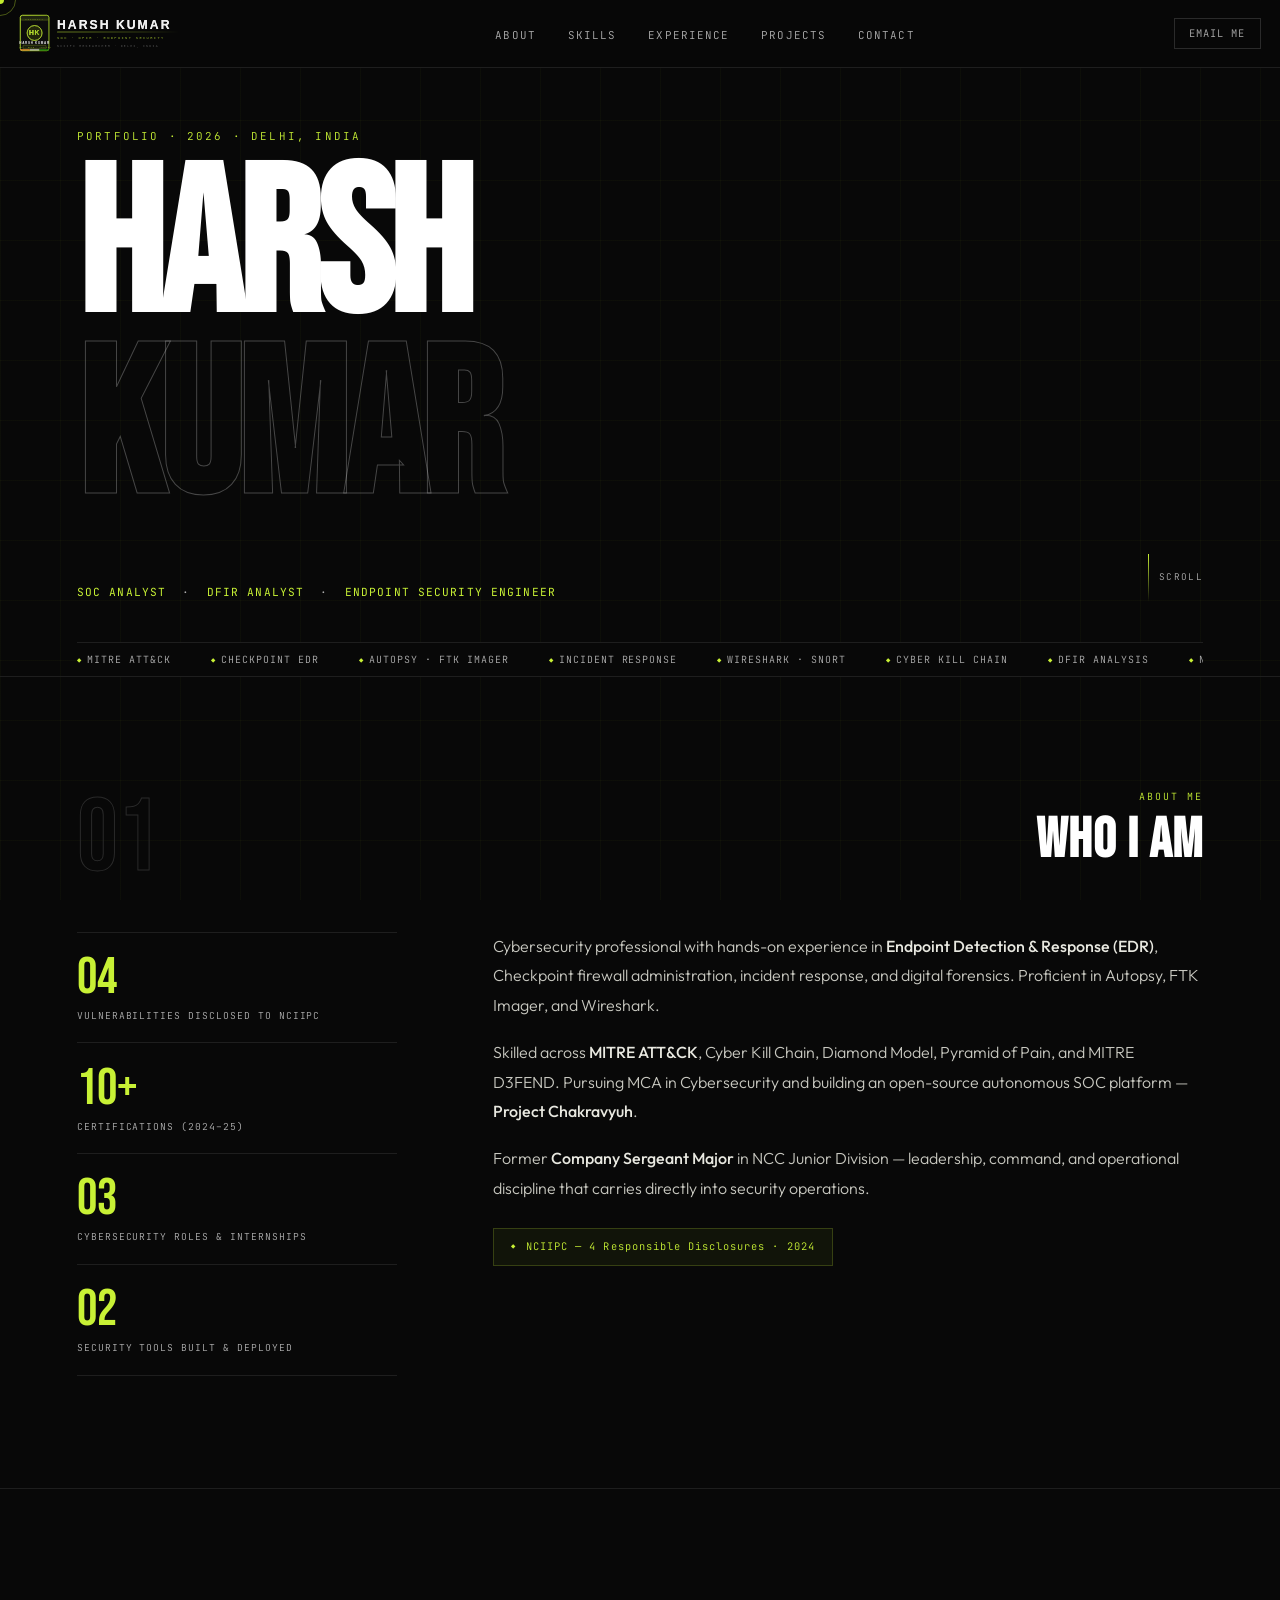
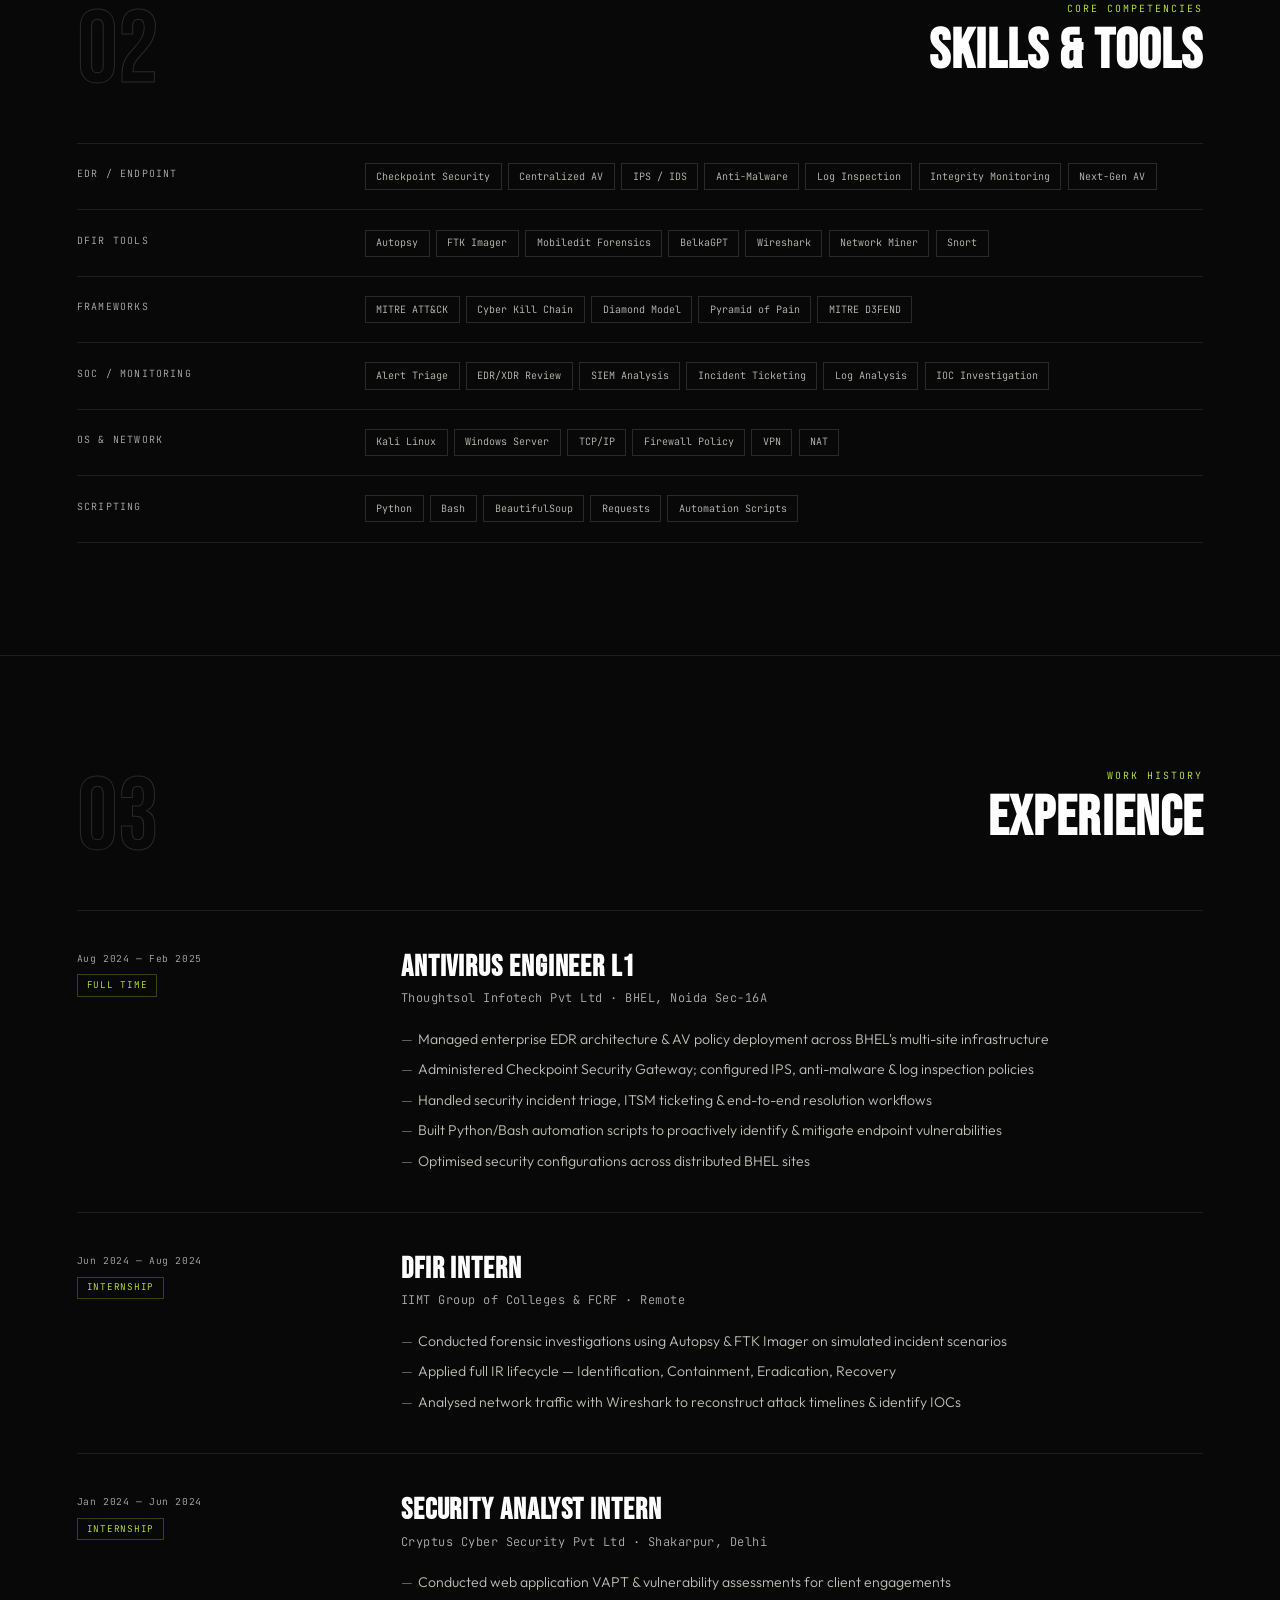
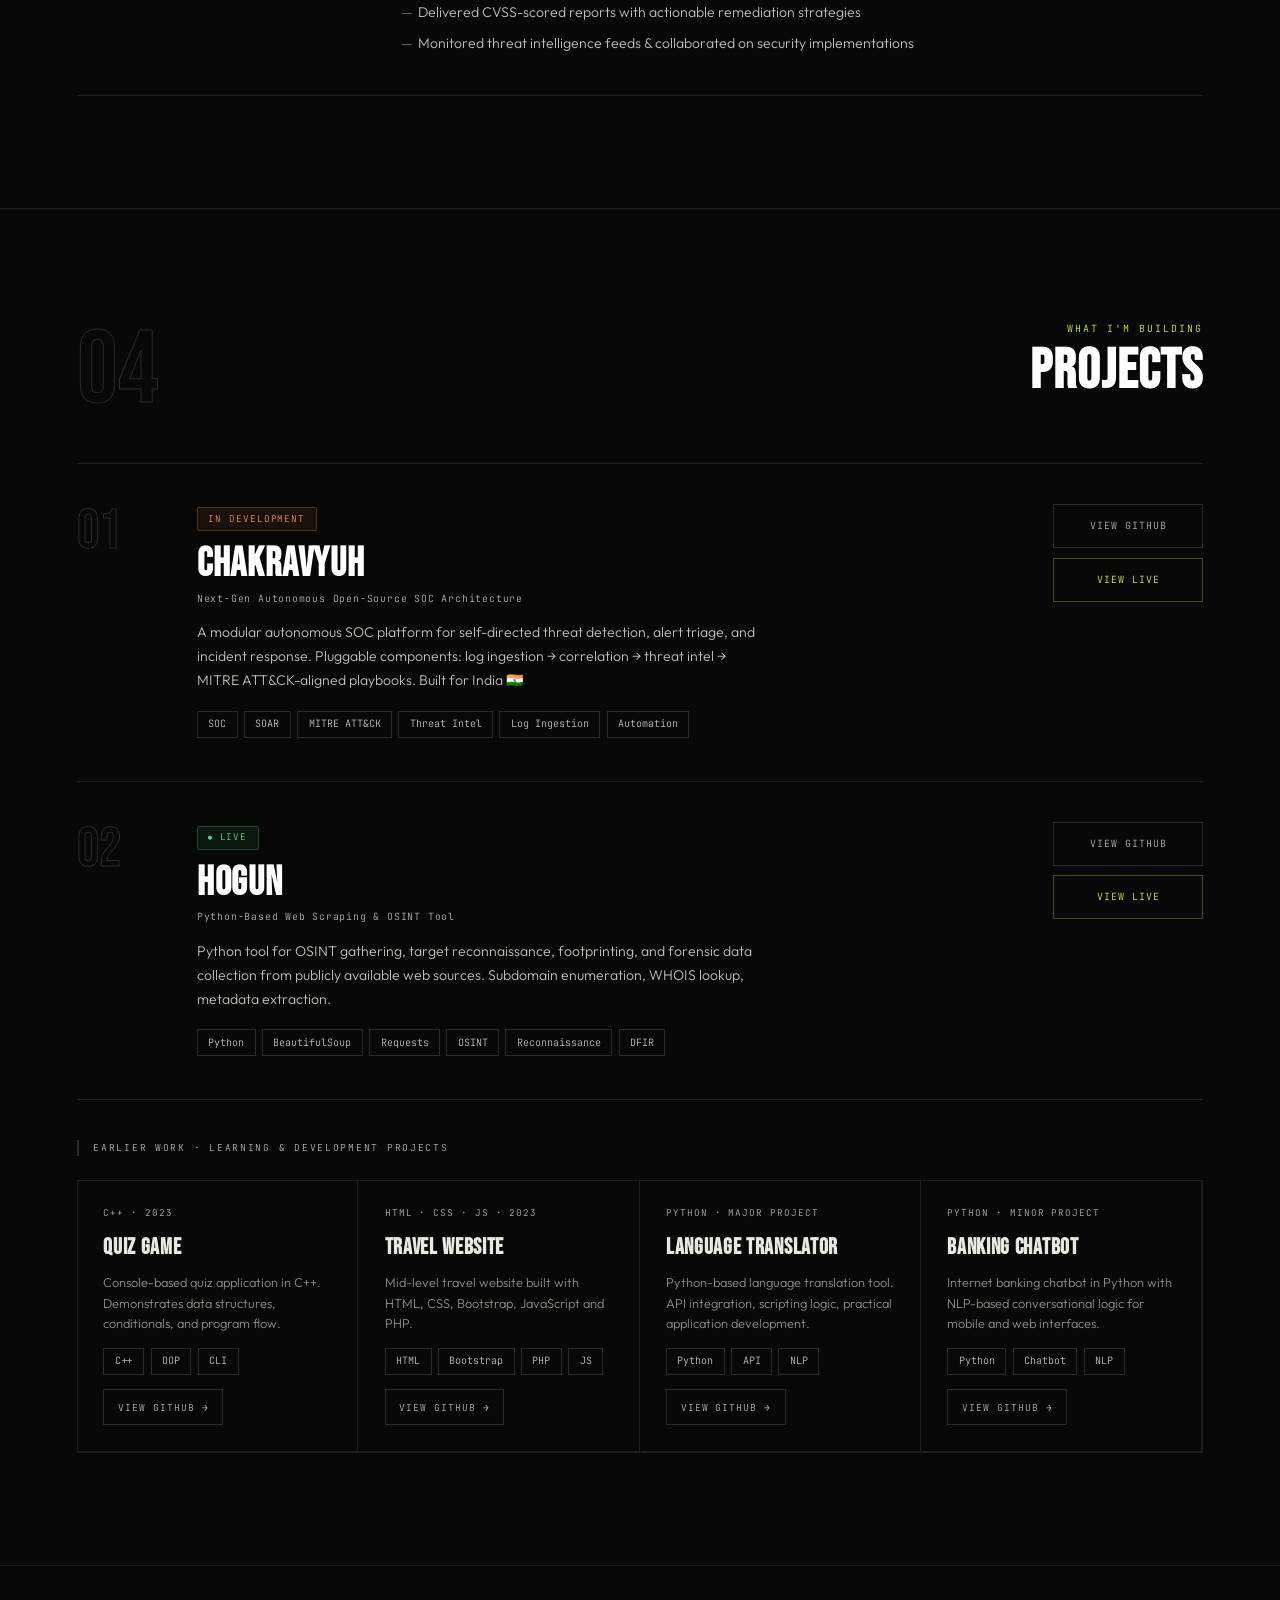
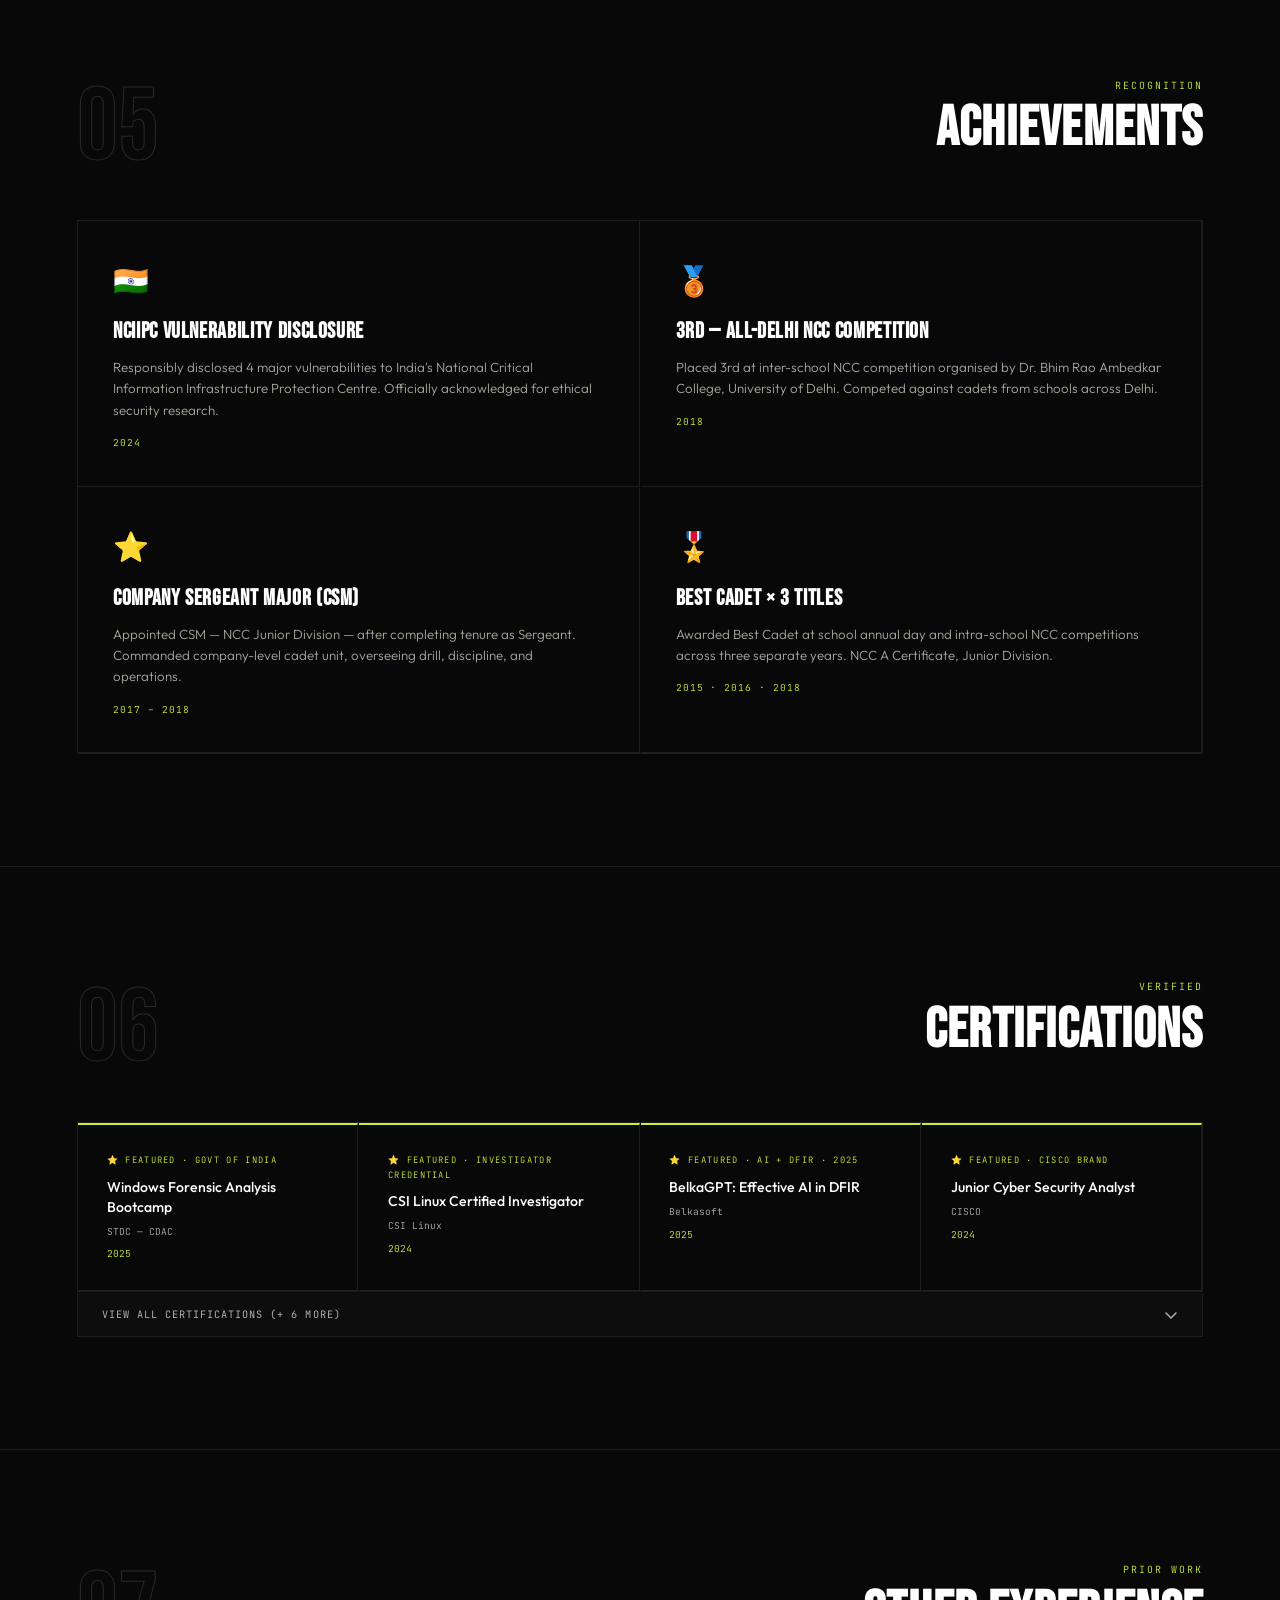
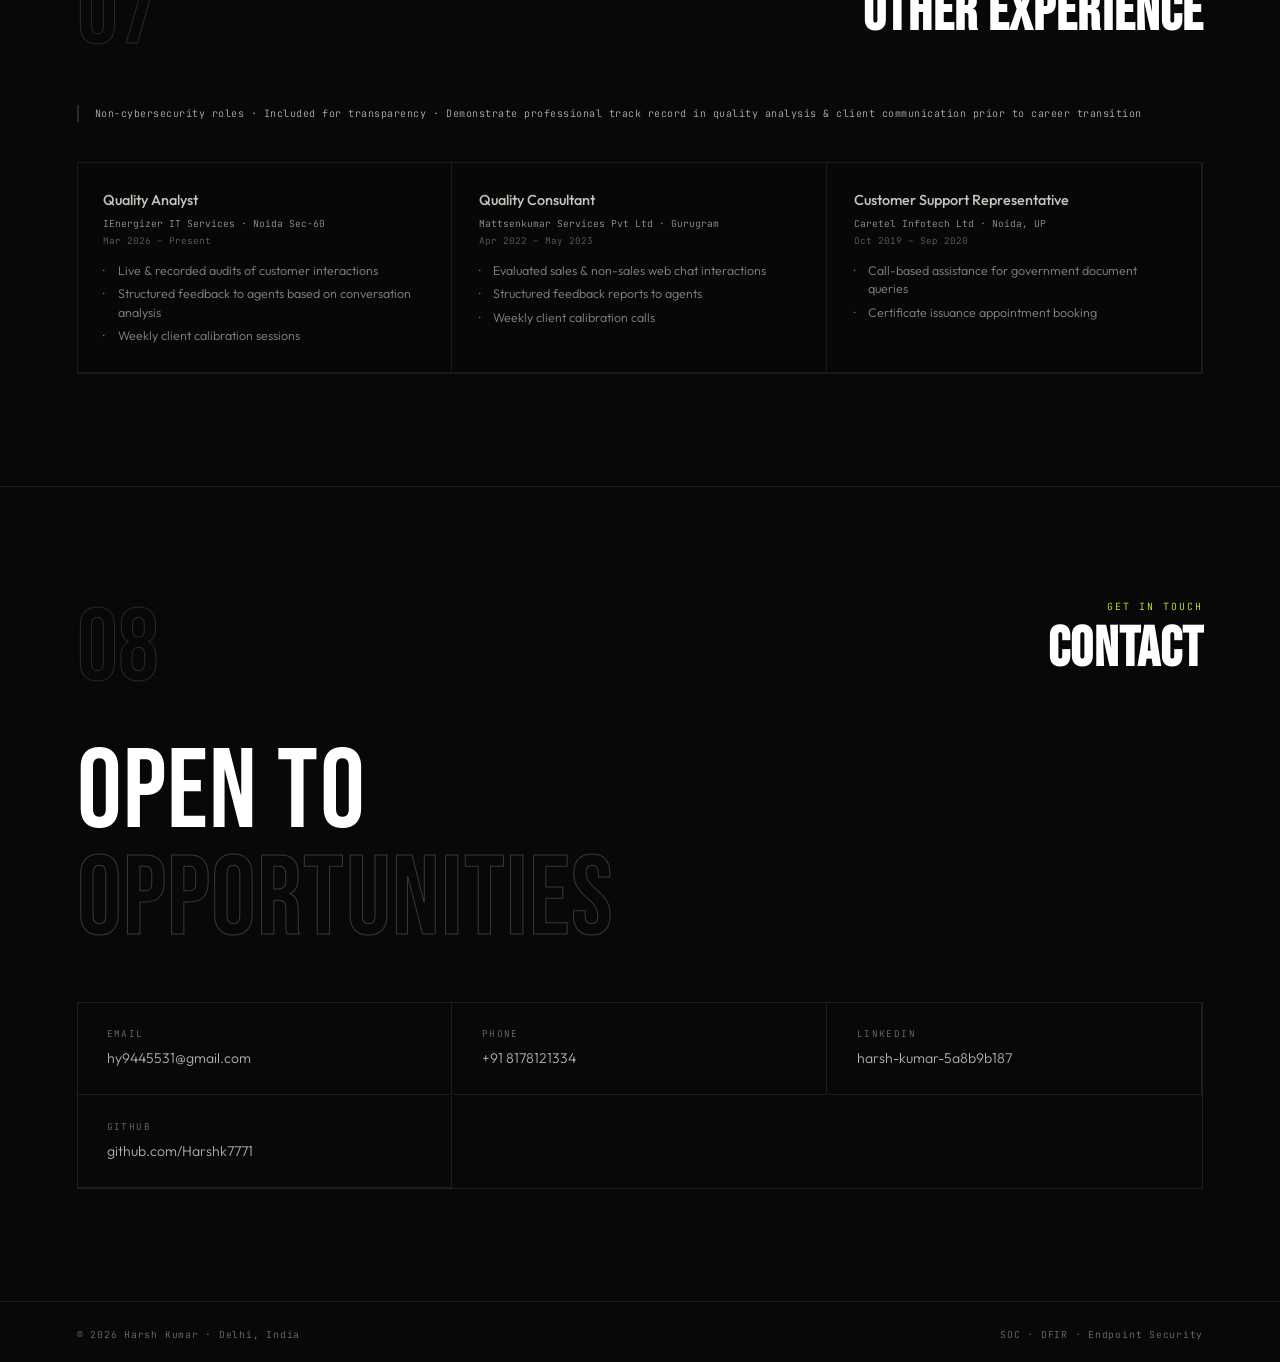
==== commit d546f850: "Add files via upload" ====
--- a/index.html
+++ b/index.html
@@ -41,8 +41,8 @@
   --border:   #1e1e1e;
   --border2:  #2a2a2a;
   --text:     #e8e8e0;
-  --muted:    #888888;
-  --dim:      #444444;
+  --muted:    #b0b0b0;
+  --dim:      #707070;
   --accent:   #c8f135;
   --accent2:  #a8d020;
   --green:    #4ade80;
@@ -385,7 +385,7 @@
   gap: .6rem;
   font-family: var(--font-mono);
   font-size: .58rem;
-  color: var(--dim);
+  color: var(--muted);
   letter-spacing: .15em;
   text-transform: uppercase;
 }
@@ -417,7 +417,7 @@
 .ticker-item {
   font-family: var(--font-mono);
   font-size: .62rem;
-  color: var(--dim);
+  color: var(--muted);
   letter-spacing: .1em;
   text-transform: uppercase;
   flex-shrink: 0;
@@ -450,13 +450,13 @@
 .stat-label {
   font-family: var(--font-mono);
   font-size: .6rem;
-  color: var(--dim);
+  color: var(--muted);
   letter-spacing: .1em;
   text-transform: uppercase;
   margin-top: .3rem;
 }
 
-.about-text { font-size: 1rem; color: #aaa; line-height: 1.85; max-width: 65ch; }
+.about-text { font-size: 1rem; color: #c8c8c0; line-height: 1.85; max-width: 65ch; }
 .about-text p + p { margin-top: 1.1rem; }
 .about-text strong { color: var(--text); font-weight: 500; }
 
@@ -494,7 +494,7 @@
 .skill-cat {
   font-family: var(--font-mono);
   font-size: .62rem;
-  color: var(--dim);
+  color: var(--muted);
   letter-spacing: .12em;
   text-transform: uppercase;
   padding-top: .2rem;
@@ -504,8 +504,8 @@
 .tag {
   font-family: var(--font-mono);
   font-size: .63rem;
-  color: var(--muted);
-  border: 1px solid var(--border);
+  color: #c0c0b8;
+  border: 1px solid var(--border2);
   padding: .28rem .65rem;
   transition: border-color .15s, color .15s;
   cursor: default;
@@ -530,7 +530,7 @@
 .exp-when {
   font-family: var(--font-mono);
   font-size: .6rem;
-  color: var(--dim);
+  color: var(--muted);
   letter-spacing: .06em;
   line-height: 1.6;
 }
@@ -556,7 +556,7 @@
 }
 .exp-org {
   font-size: .75rem;
-  color: var(--dim);
+  color: var(--muted);
   margin-bottom: 1.2rem;
   font-family: var(--font-mono);
   letter-spacing: .04em;
@@ -564,12 +564,12 @@
 .exp-bullets { list-style: none; display: flex; flex-direction: column; gap: .5rem; }
 .exp-bullets li {
   font-size: .88rem;
-  color: #888;
+  color: #c0c0b8;
   padding-left: 1.1rem;
   position: relative;
   line-height: 1.6;
 }
-.exp-bullets li::before { content: '—'; position: absolute; left: 0; color: var(--border2); }
+.exp-bullets li::before { content: '—'; position: absolute; left: 0; color: var(--dim); }
 
 /* ============================================================
    PROJECTS
@@ -622,13 +622,13 @@
 .proj-sub {
   font-family: var(--font-mono);
   font-size: .62rem;
-  color: var(--dim);
+  color: var(--muted);
   letter-spacing: .08em;
   margin-bottom: .9rem;
 }
 .proj-desc {
   font-size: .88rem;
-  color: #777;
+  color: #c0c0b8;
   line-height: 1.7;
   max-width: 560px;
   margin-bottom: 1.1rem;
@@ -659,8 +659,8 @@
   cursor: pointer;
   background: none;
 }
-.btn-ghost  { color: var(--dim);    border-color: var(--border);  }
-.btn-ghost:hover  { color: var(--text); border-color: var(--border2); }
+.btn-ghost  { color: var(--muted);  border-color: var(--border2); }
+.btn-ghost:hover  { color: var(--text); border-color: var(--muted); }
 .btn-accent { color: var(--accent); border-color: rgba(200,241,53,.3); }
 .btn-accent:hover { background: rgba(200,241,53,.07); }
 .btn:focus-visible { outline: 2px solid var(--accent); outline-offset: 2px; }
@@ -669,10 +669,10 @@
 .earlier-label {
   font-family: var(--font-mono);
   font-size: .6rem;
-  color: var(--dim);
+  color: var(--muted);
   letter-spacing: .18em;
   text-transform: uppercase;
-  border-left: 2px solid var(--border);
+  border-left: 2px solid var(--border2);
   padding-left: .9rem;
   margin: 2.5rem 0 1.5rem;
 }
@@ -697,7 +697,7 @@
 .earlier-year {
   font-family: var(--font-mono);
   font-size: .58rem;
-  color: var(--dim);
+  color: var(--muted);
   letter-spacing: .1em;
   text-transform: uppercase;
   margin-bottom: .55rem;
@@ -705,17 +705,17 @@
 .earlier-name {
   font-family: var(--font-display);
   font-size: 1.4rem;
-  color: #aaa;
+  color: var(--text);
   letter-spacing: .03em;
   margin-bottom: .4rem;
 }
-.earlier-desc { font-size: .8rem; color: #555; line-height: 1.6; margin-bottom: .9rem; }
+.earlier-desc { font-size: .8rem; color: #909088; line-height: 1.6; margin-bottom: .9rem; }
 .earlier-link {
   font-family: var(--font-mono);
   font-size: .6rem;
-  color: var(--dim);
+  color: var(--muted);
   text-decoration: none;
-  border: 1px solid var(--border);
+  border: 1px solid var(--border2);
   padding: .4rem .85rem;
   letter-spacing: .1em;
   text-transform: uppercase;
@@ -724,7 +724,7 @@
   min-height: 36px;
   transition: all .2s;
 }
-.earlier-link:hover { color: var(--muted); border-color: var(--border2); }
+.earlier-link:hover { color: var(--text); border-color: var(--muted); }
 
 /* ============================================================
    ACHIEVEMENTS
@@ -755,7 +755,7 @@
   letter-spacing: .03em;
   margin-bottom: .45rem;
 }
-.ach-desc { font-size: .83rem; color: #666; line-height: 1.6; }
+.ach-desc { font-size: .83rem; color: #a8a8a0; line-height: 1.6; }
 .ach-year {
   font-family: var(--font-mono);
   font-size: .6rem;
@@ -797,7 +797,7 @@
   margin-bottom: .65rem;
 }
 .cert-name  { font-size: .88rem; font-weight: 500; color: var(--white); line-height: 1.4; margin-bottom: .4rem; }
-.cert-issuer { font-family: var(--font-mono); font-size: .6rem; color: var(--dim); }
+.cert-issuer { font-family: var(--font-mono); font-size: .6rem; color: var(--muted); }
 .cert-year  { font-family: var(--font-mono); font-size: .6rem; color: var(--accent); margin-top: .45rem; }
 
 /* Toggle */
@@ -812,14 +812,14 @@
   border-top: none;
   font-family: var(--font-mono);
   font-size: .64rem;
-  color: var(--dim);
+  color: var(--muted);
   letter-spacing: .1em;
   text-transform: uppercase;
   cursor: pointer;
   transition: color .2s, border-color .2s;
   min-height: 44px;
 }
-.cert-toggle:hover  { color: var(--muted); border-color: var(--border2); }
+.cert-toggle:hover  { color: var(--text); border-color: var(--border2); }
 .cert-toggle svg    { transition: transform .3s; flex-shrink: 0; }
 .cert-toggle.open svg { transform: rotate(180deg); }
 
@@ -852,7 +852,7 @@
 .other-note {
   font-family: var(--font-mono);
   font-size: .63rem;
-  color: var(--dim);
+  color: var(--muted);
   letter-spacing: .05em;
   line-height: 1.7;
   border-left: 2px solid var(--border2);
@@ -865,7 +865,7 @@
   gap: 1px;
   background: transparent;
   border: 1px solid var(--border);
-  opacity: .65;
+  opacity: .85;
 }
 .other-card {
   border: none;
@@ -876,11 +876,11 @@
   background: var(--bg);
   padding: 1.6rem;
 }
-.other-role  { font-size: .9rem; font-weight: 500; color: #aaa; margin-bottom: .25rem; }
-.other-org   { font-family: var(--font-mono); font-size: .6rem; color: var(--dim); margin-bottom: .2rem; }
-.other-when  { font-family: var(--font-mono); font-size: .58rem; color: #333; margin-bottom: .8rem; }
+.other-role  { font-size: .9rem; font-weight: 500; color: var(--text); margin-bottom: .25rem; }
+.other-org   { font-family: var(--font-mono); font-size: .6rem; color: var(--muted); margin-bottom: .2rem; }
+.other-when  { font-family: var(--font-mono); font-size: .58rem; color: var(--dim); margin-bottom: .8rem; }
 .other-pts   { list-style: none; display: flex; flex-direction: column; gap: .3rem; }
-.other-pts li { font-size: .78rem; color: #555; padding-left: .9rem; position: relative; line-height: 1.5; }
+.other-pts li { font-size: .78rem; color: #a0a098; padding-left: .9rem; position: relative; line-height: 1.5; }
 .other-pts li::before { content: '·'; position: absolute; left: 0; }
 
 /* ============================================================
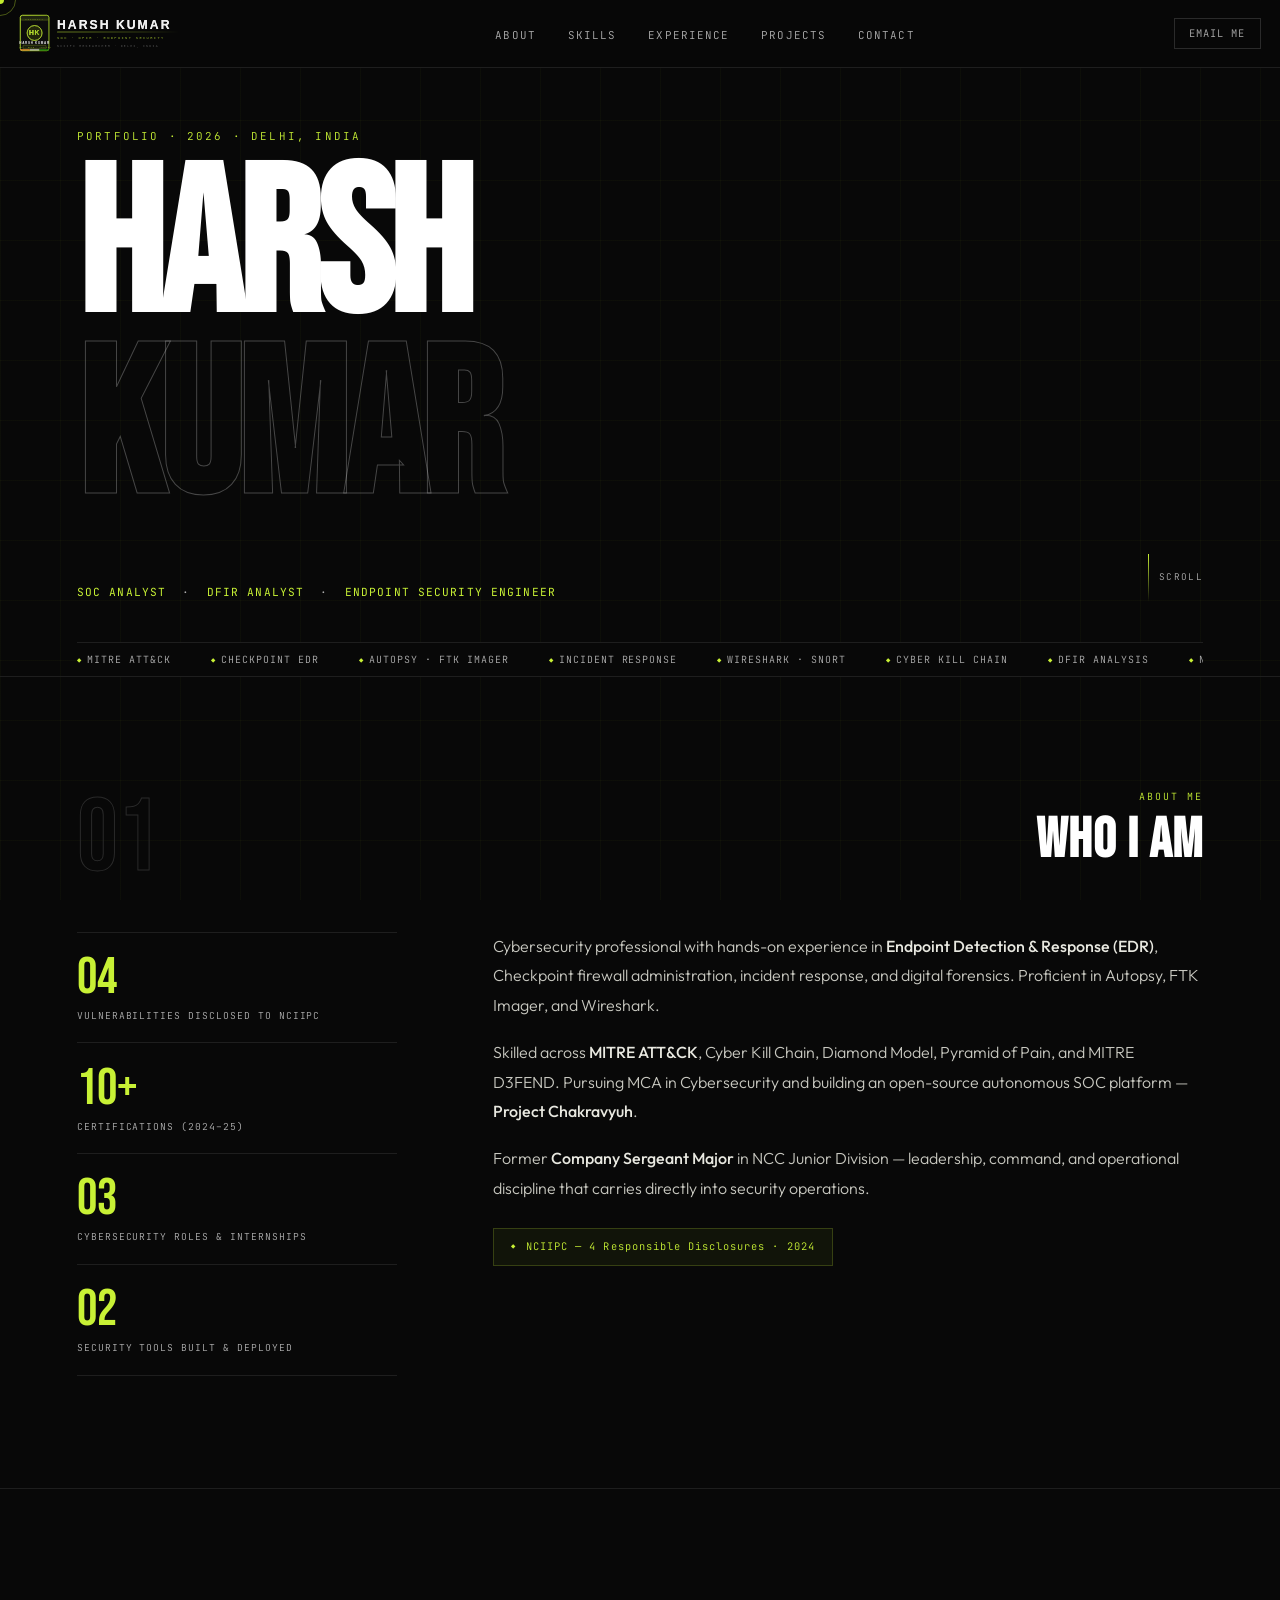
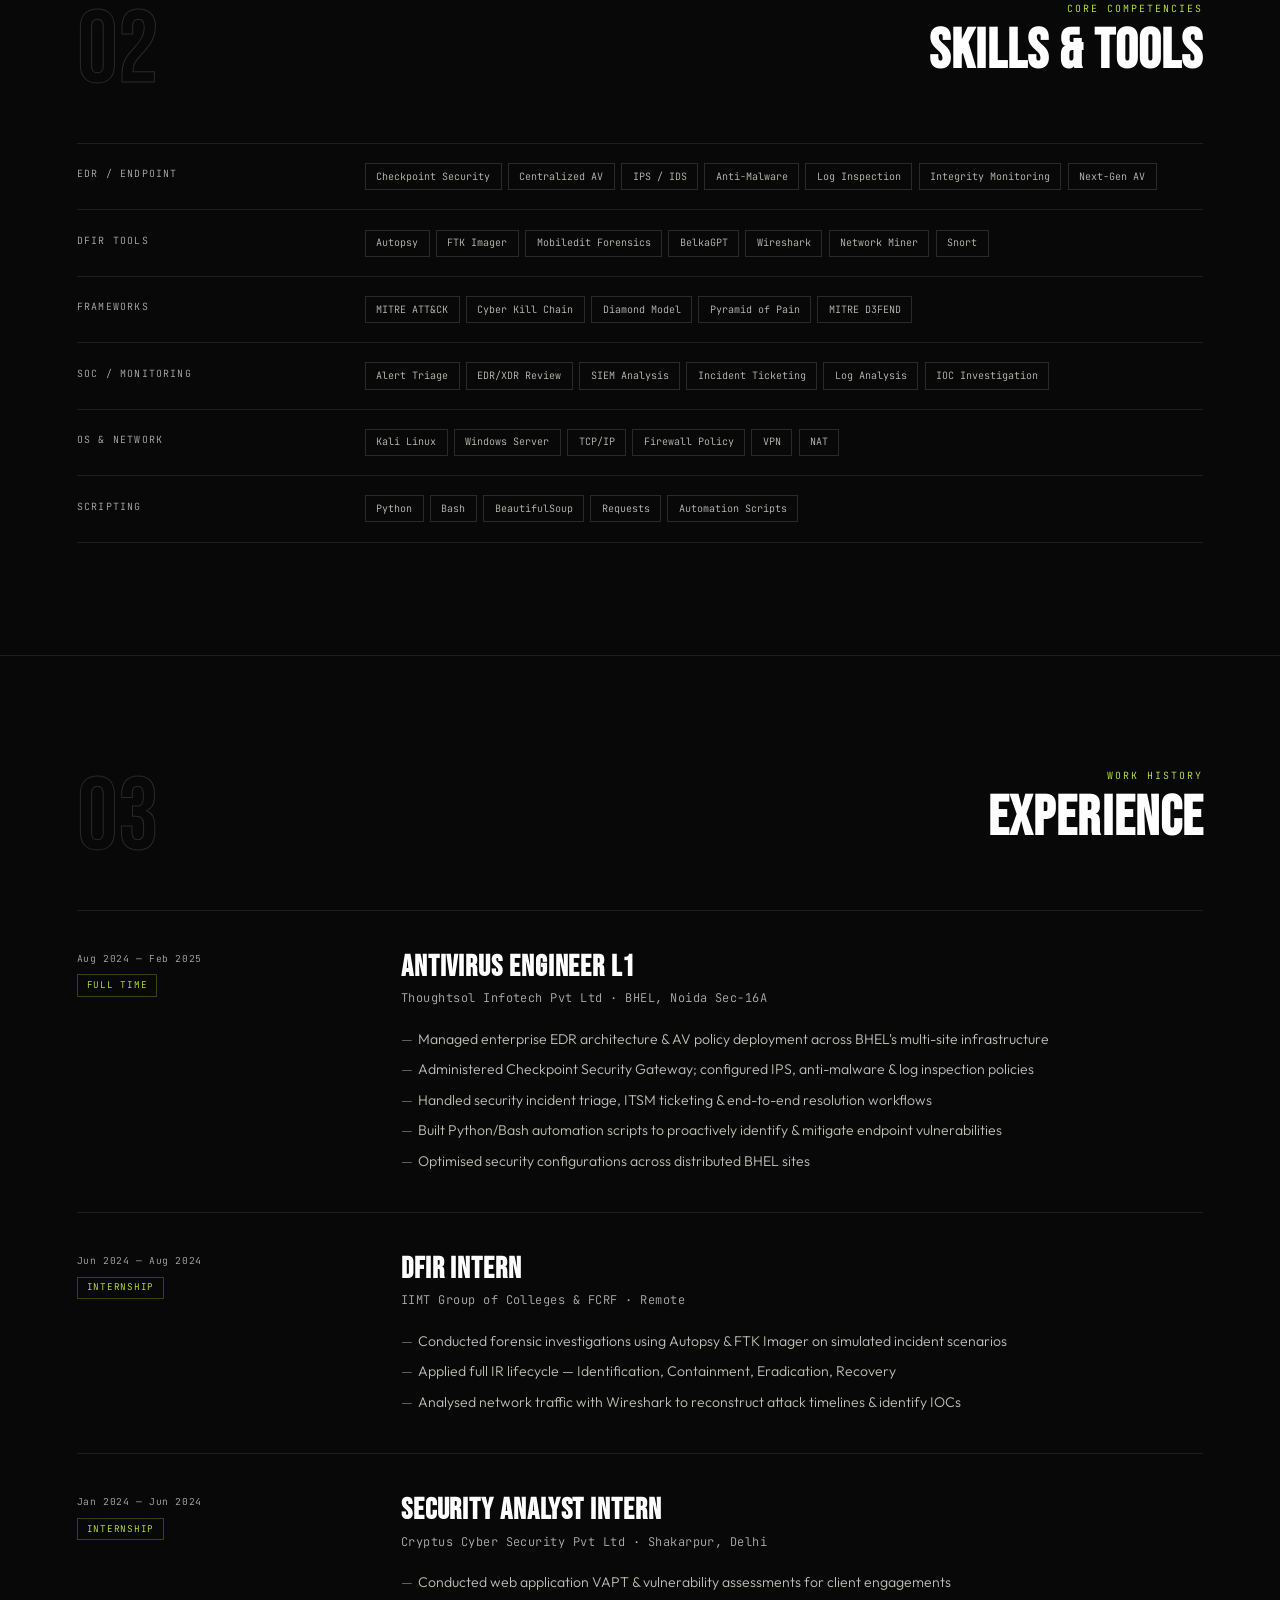
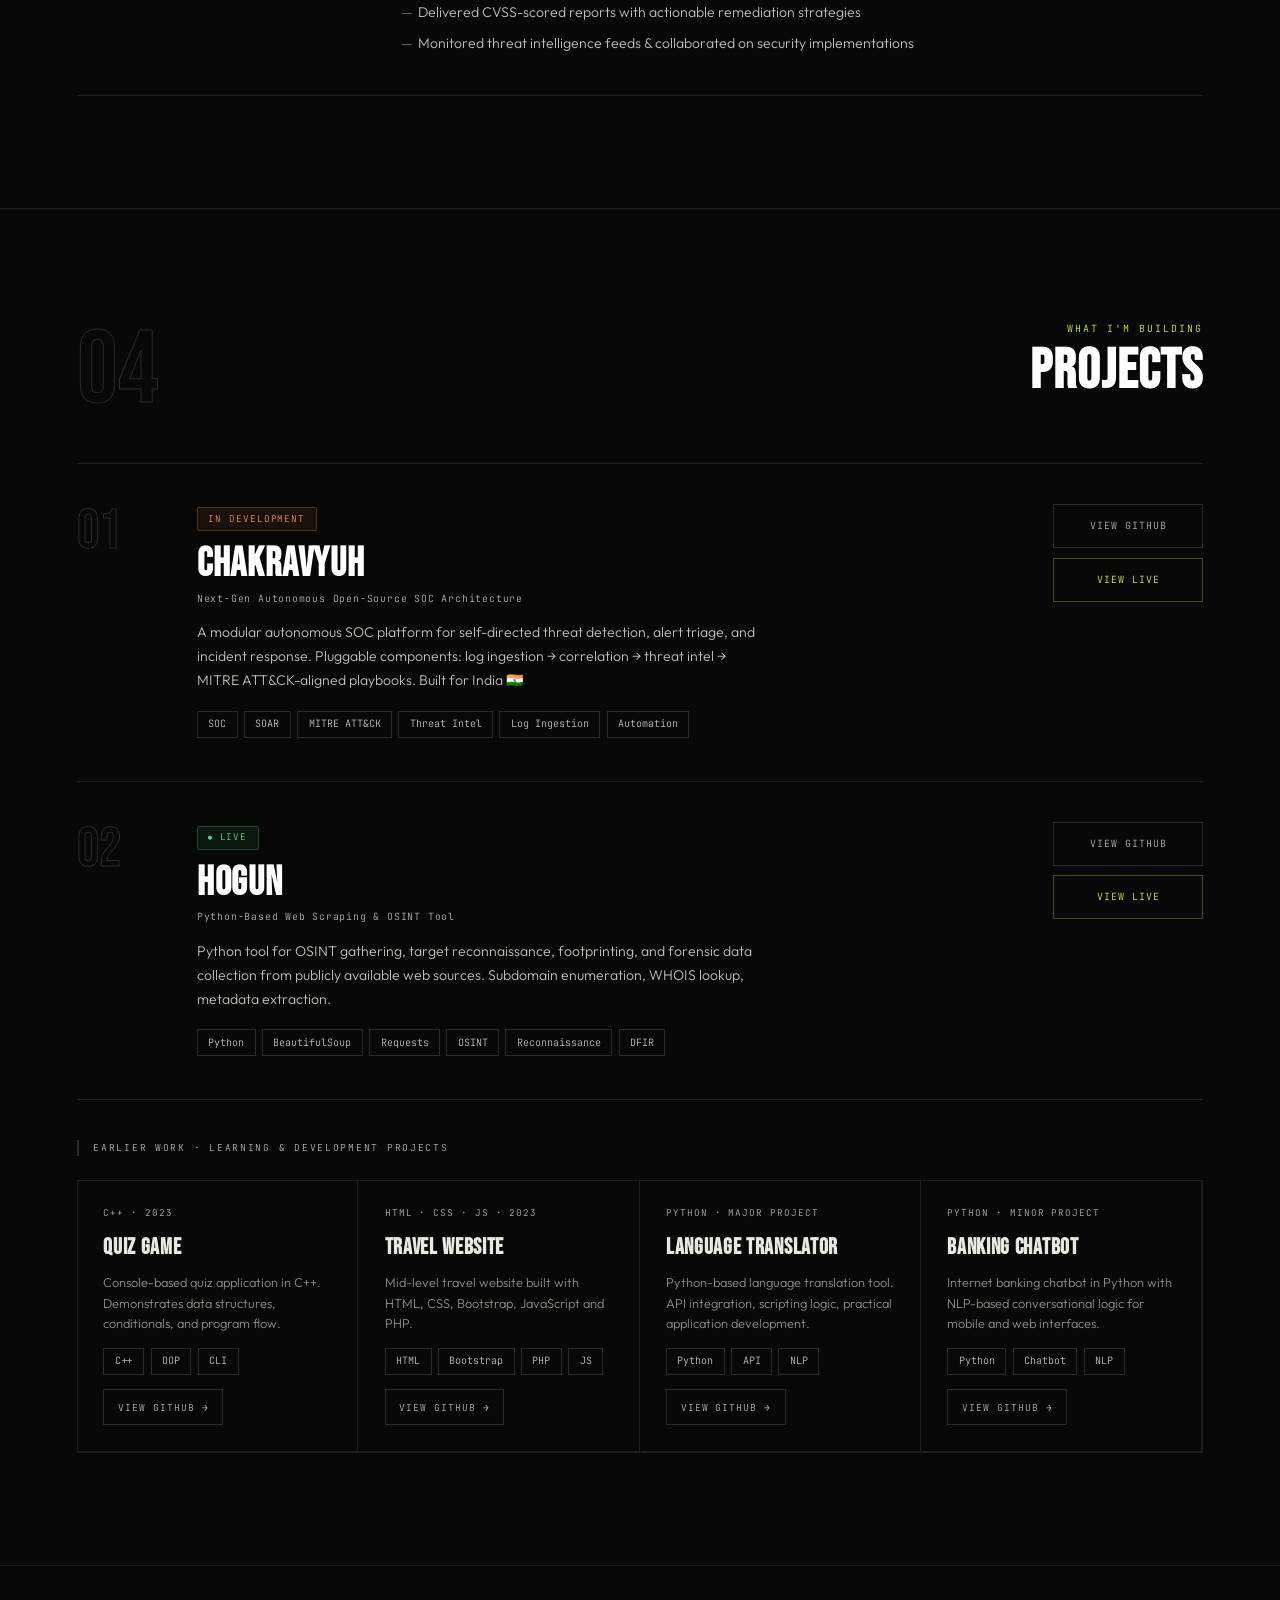
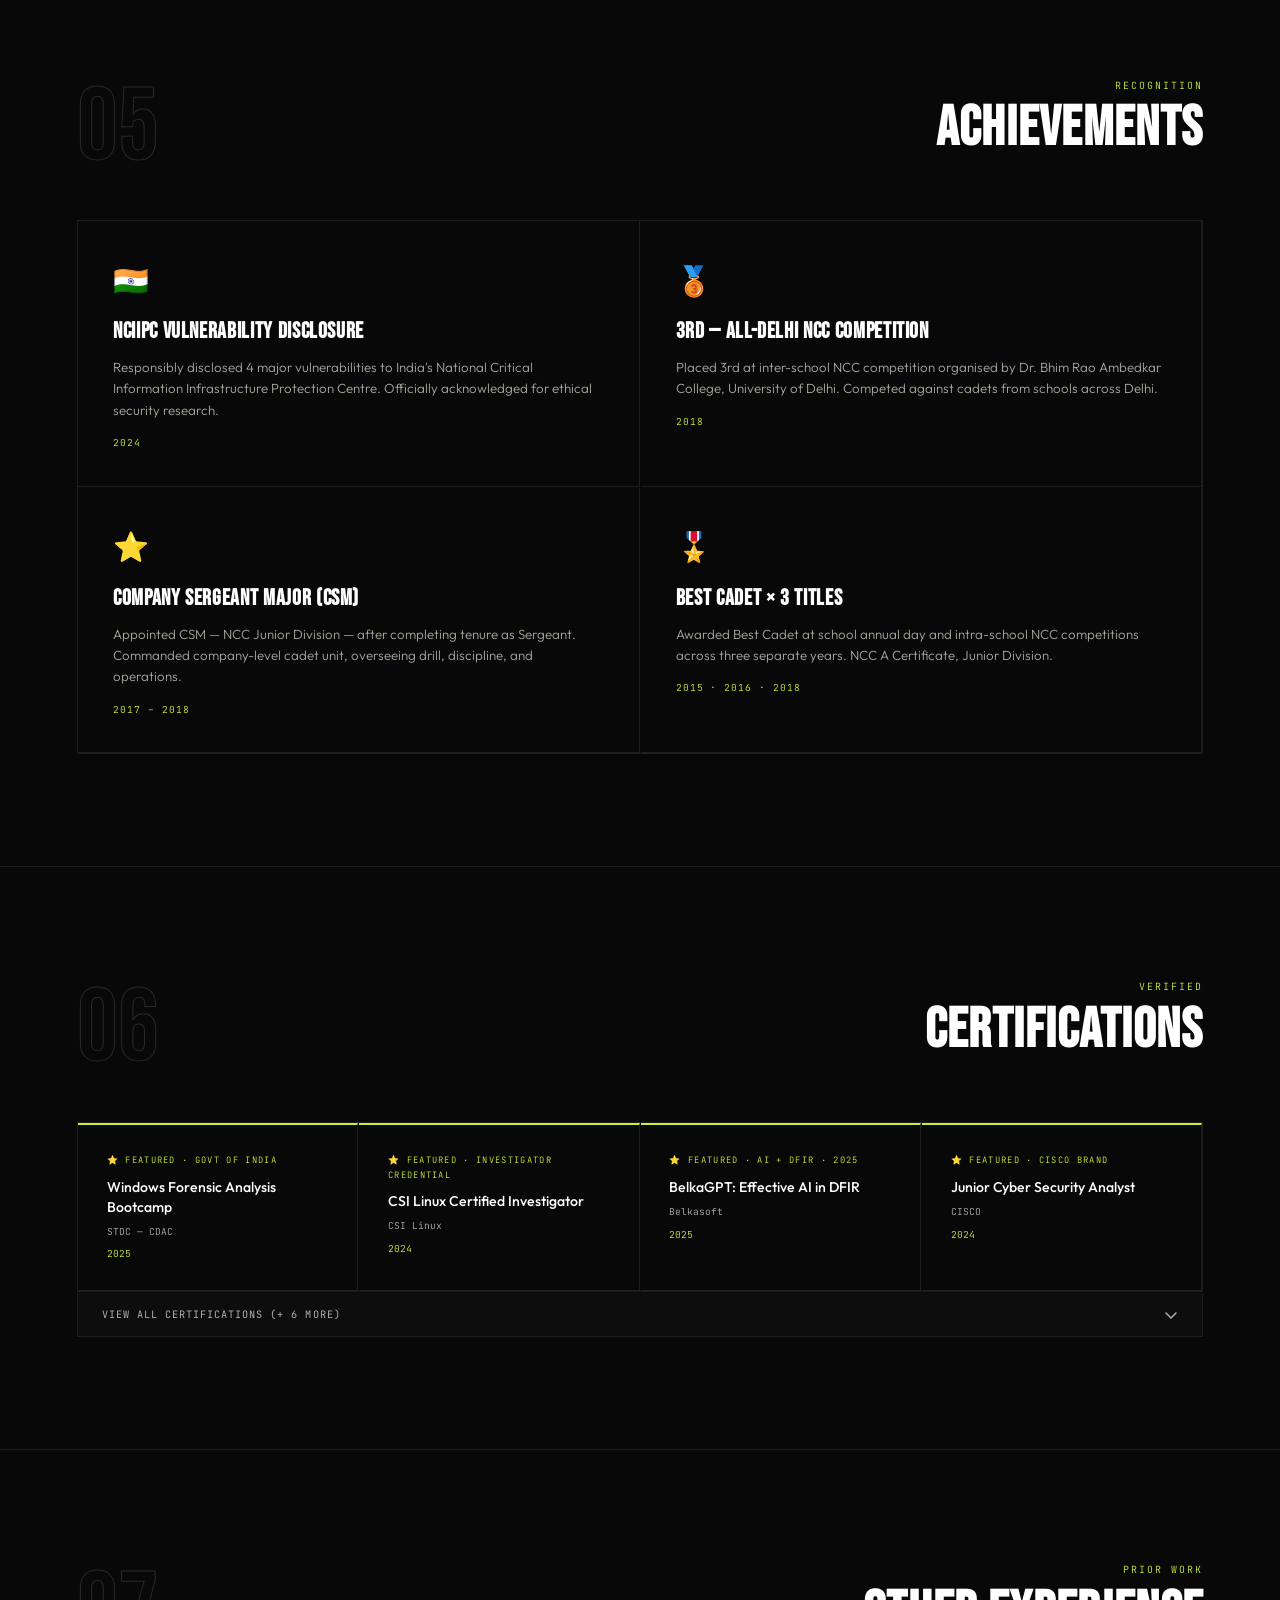
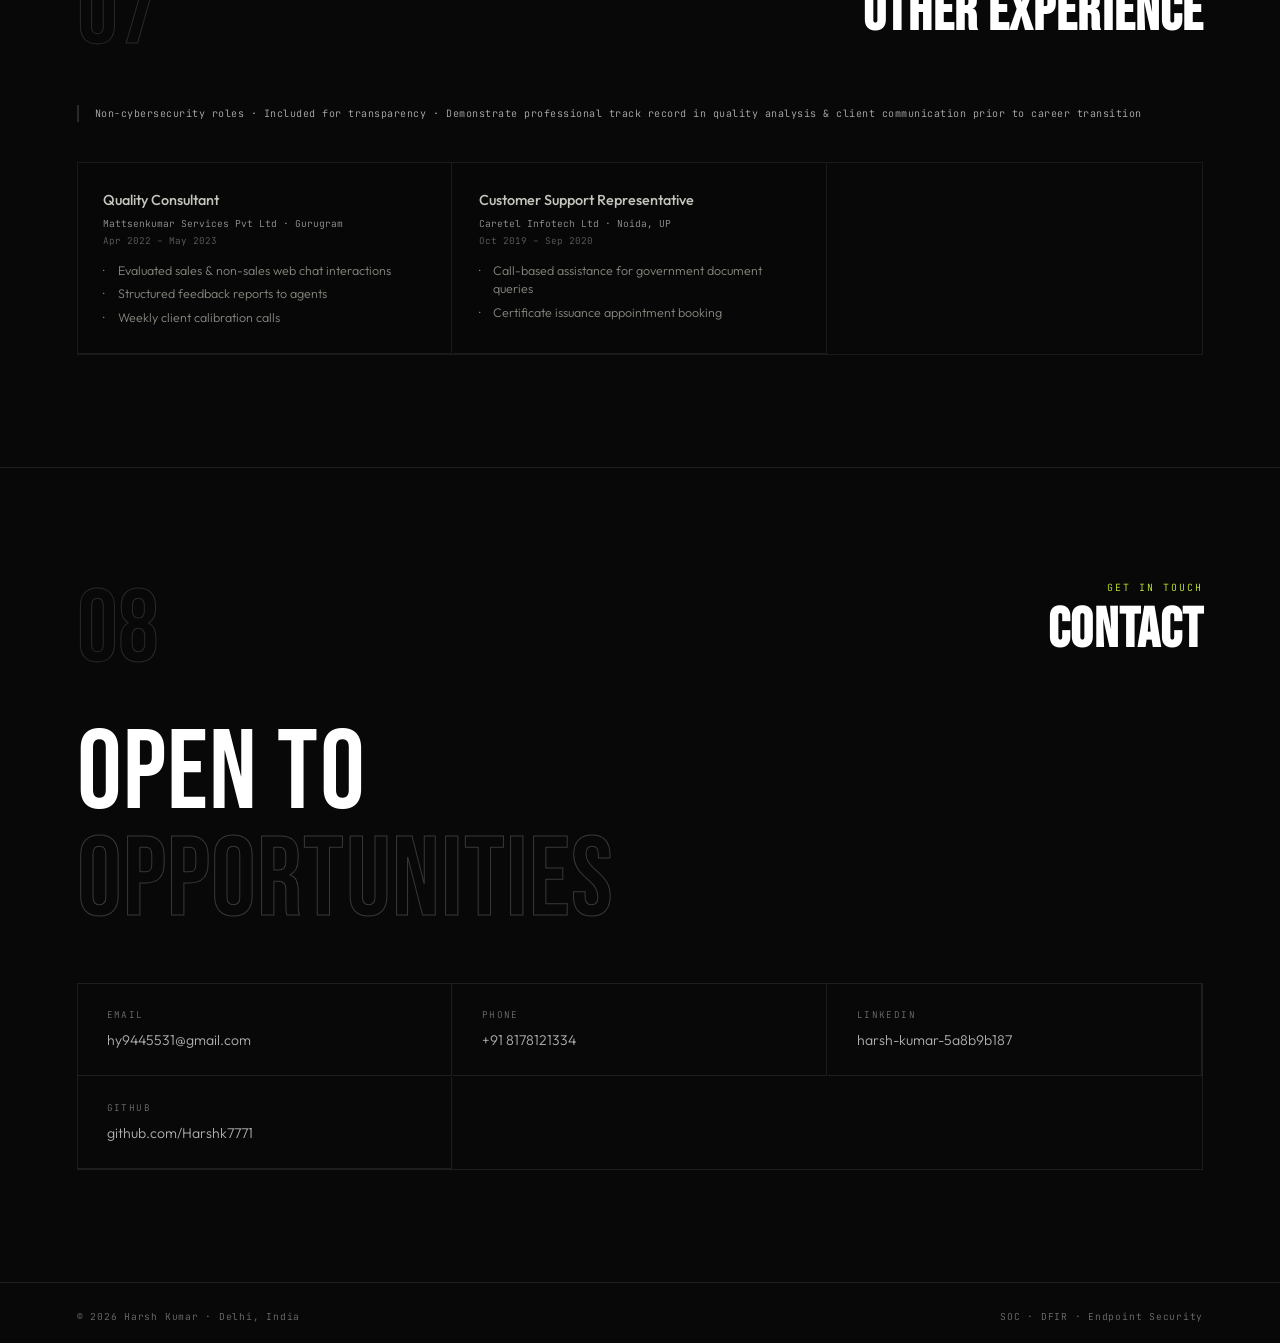
==== commit 6a38c901: "Update index.html" ====
--- a/index.html
+++ b/index.html
@@ -1555,17 +1555,7 @@
   </div>
   <p class="other-note">Non-cybersecurity roles · Included for transparency · Demonstrate professional track record in quality analysis &amp; client communication prior to career transition</p>
   <div class="other-grid">
-    <div class="other-card">
-      <h3 class="other-role">Quality Analyst</h3>
-      <p class="other-org">IEnergizer IT Services · Noida Sec-60</p>
-      <p class="other-when">Mar 2026 – Present</p>
-      <ul class="other-pts">
-        <li>Live &amp; recorded audits of customer interactions</li>
-        <li>Structured feedback to agents based on conversation analysis</li>
-        <li>Weekly client calibration sessions</li>
-      </ul>
-    </div>
-    <div class="other-card">
+        <div class="other-card">
       <h3 class="other-role">Quality Consultant</h3>
       <p class="other-org">Mattsenkumar Services Pvt Ltd · Gurugram</p>
       <p class="other-when">Apr 2022 – May 2023</p>
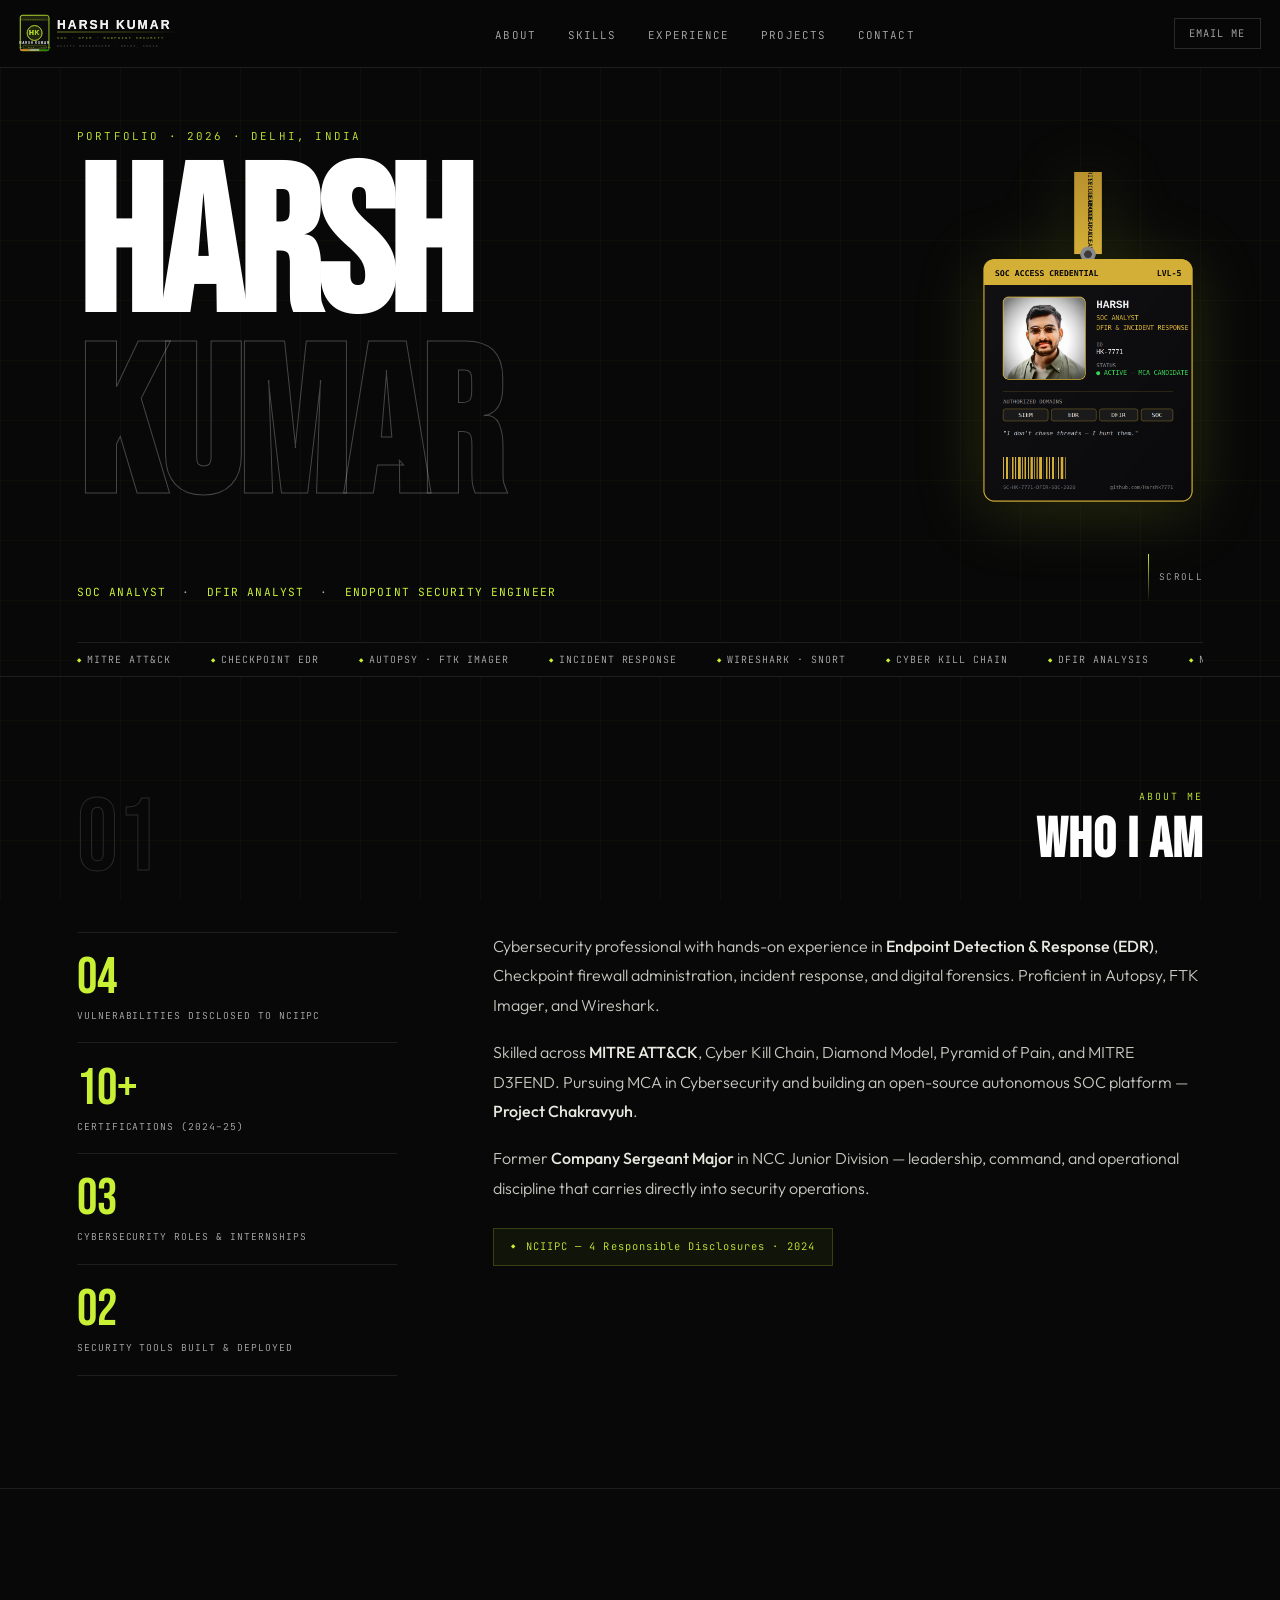
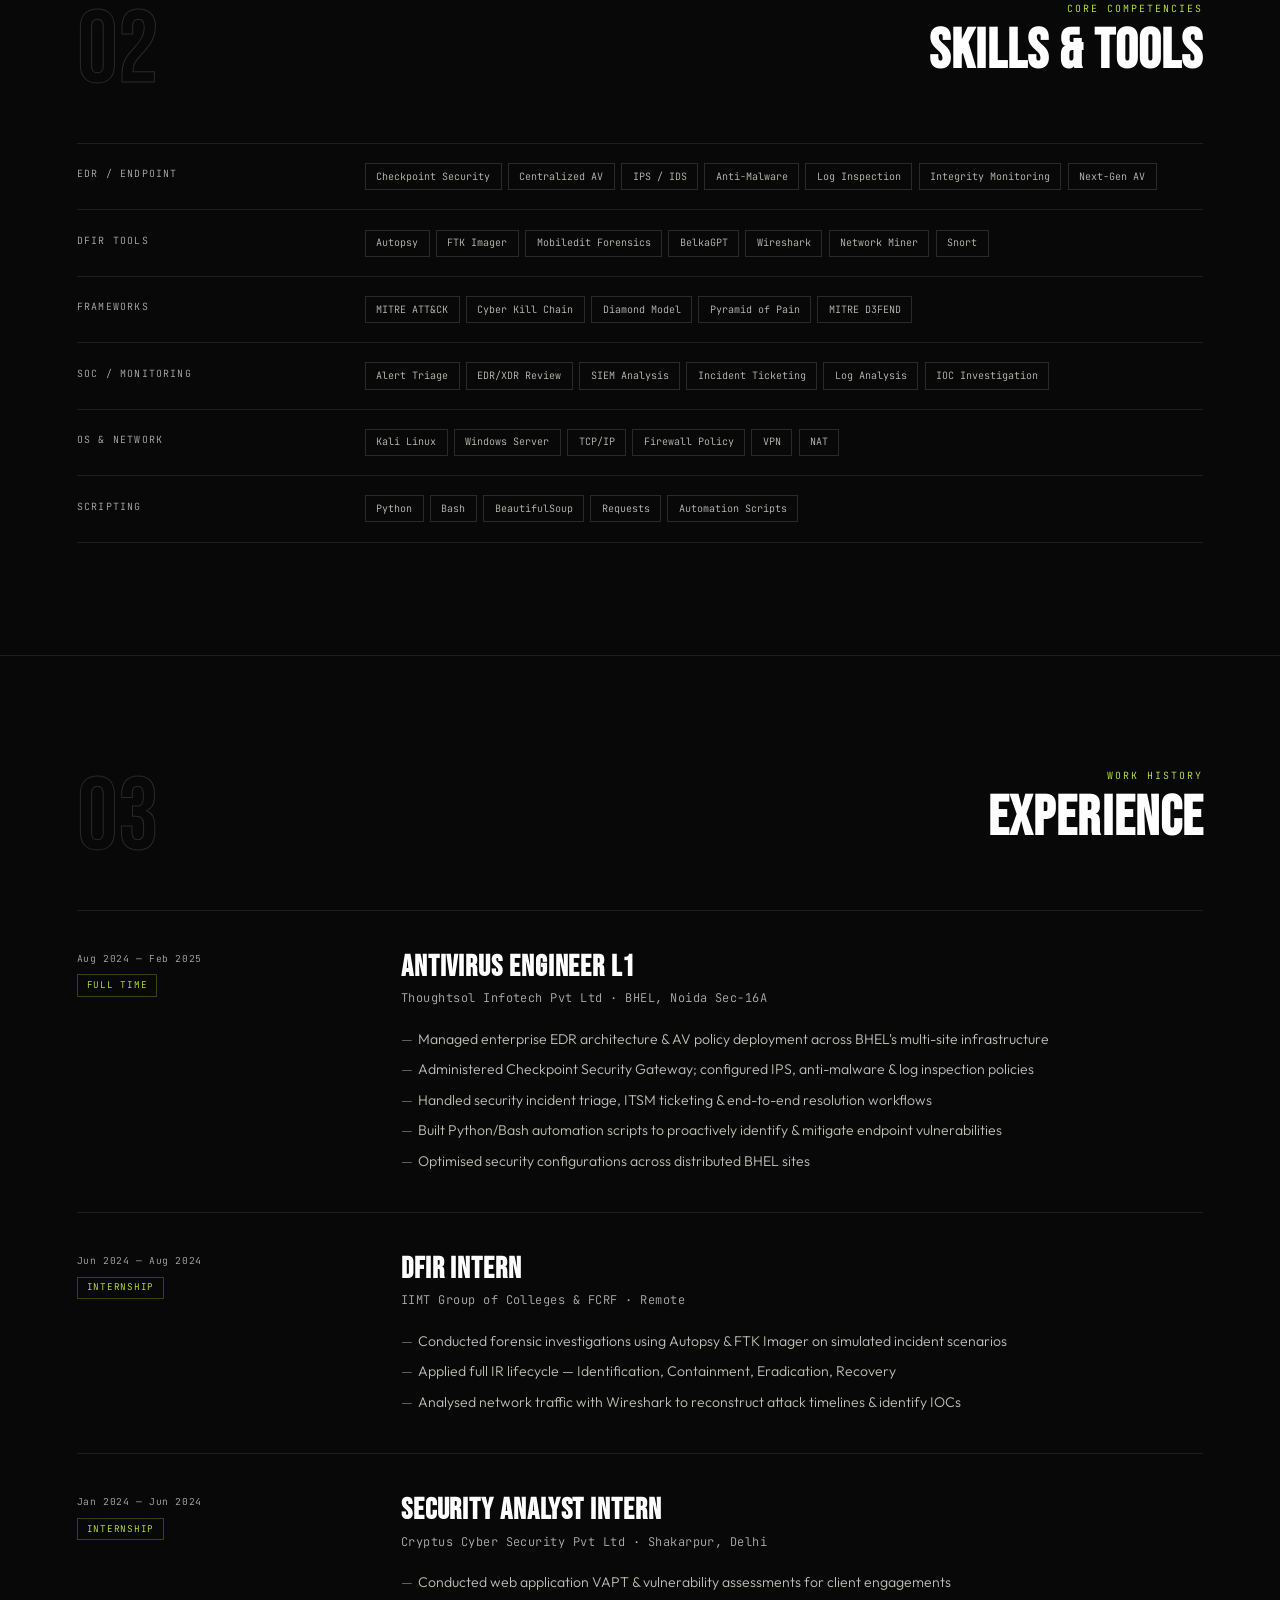
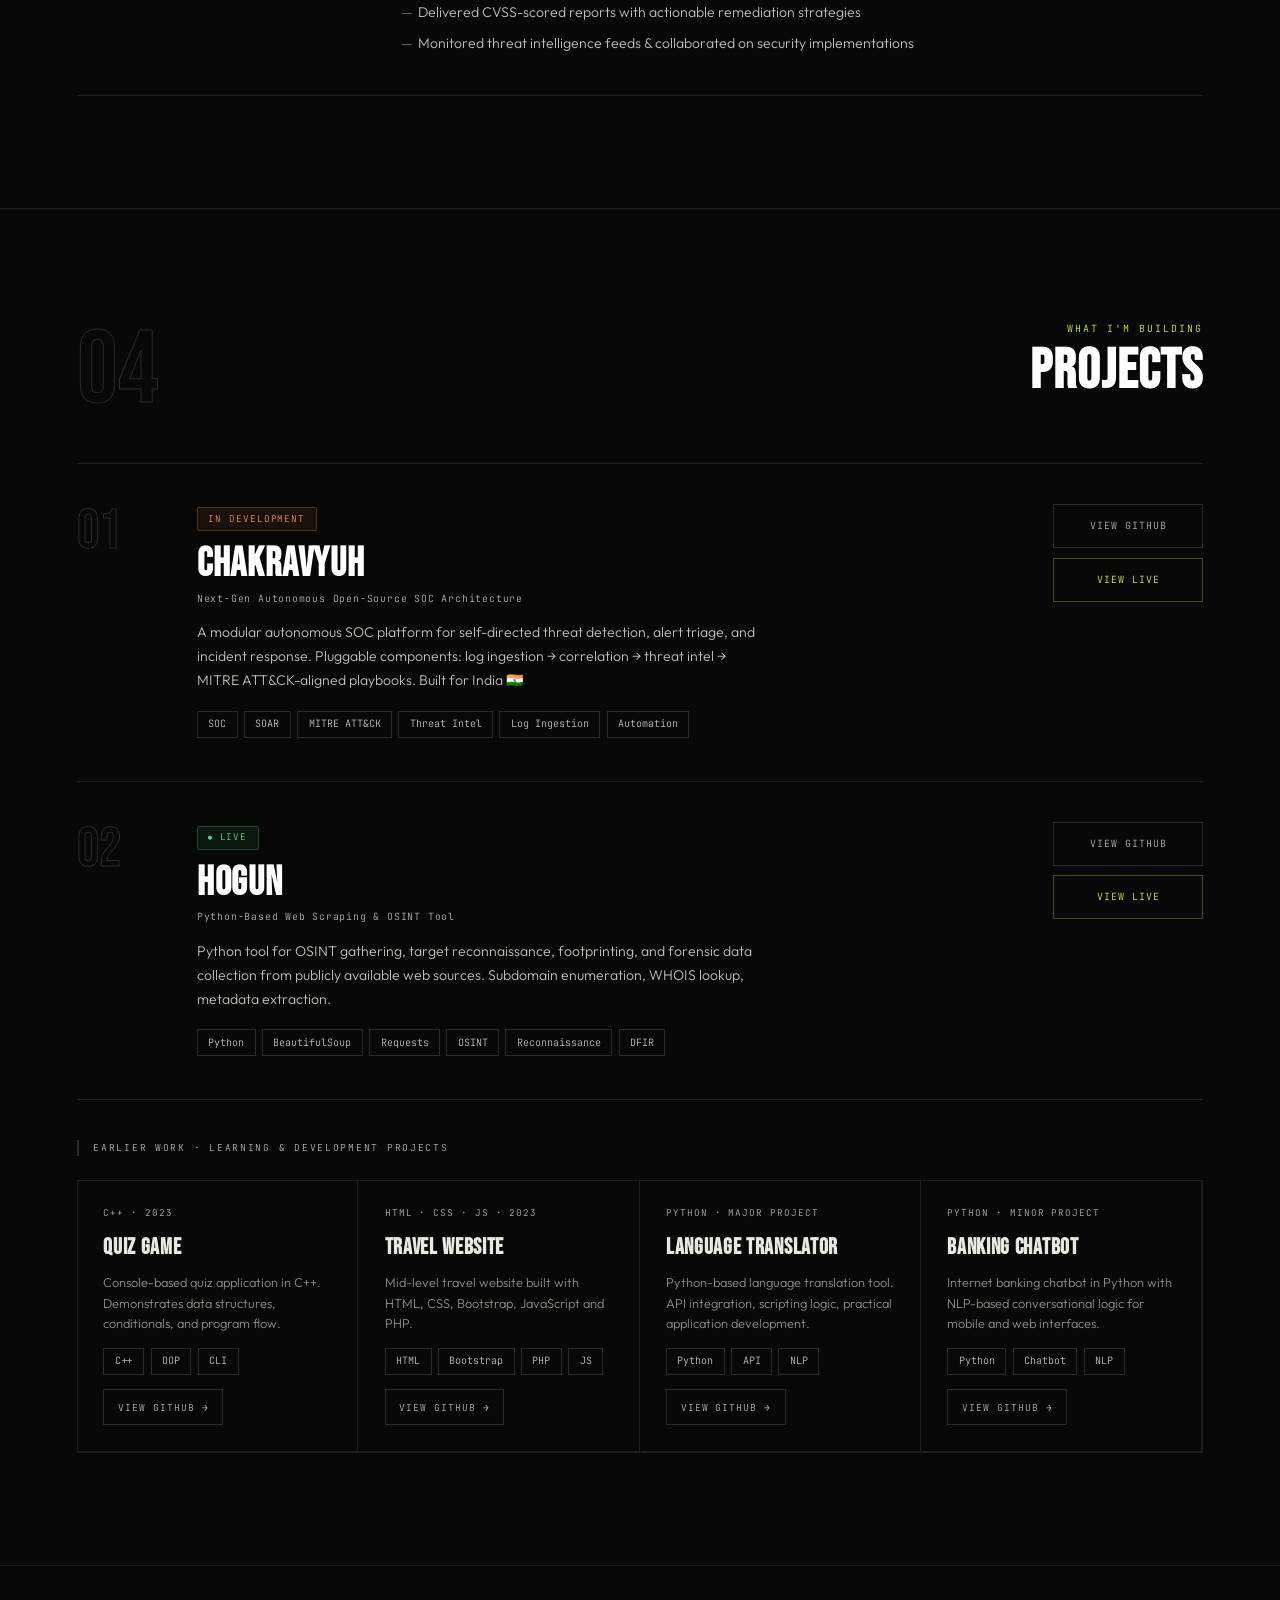
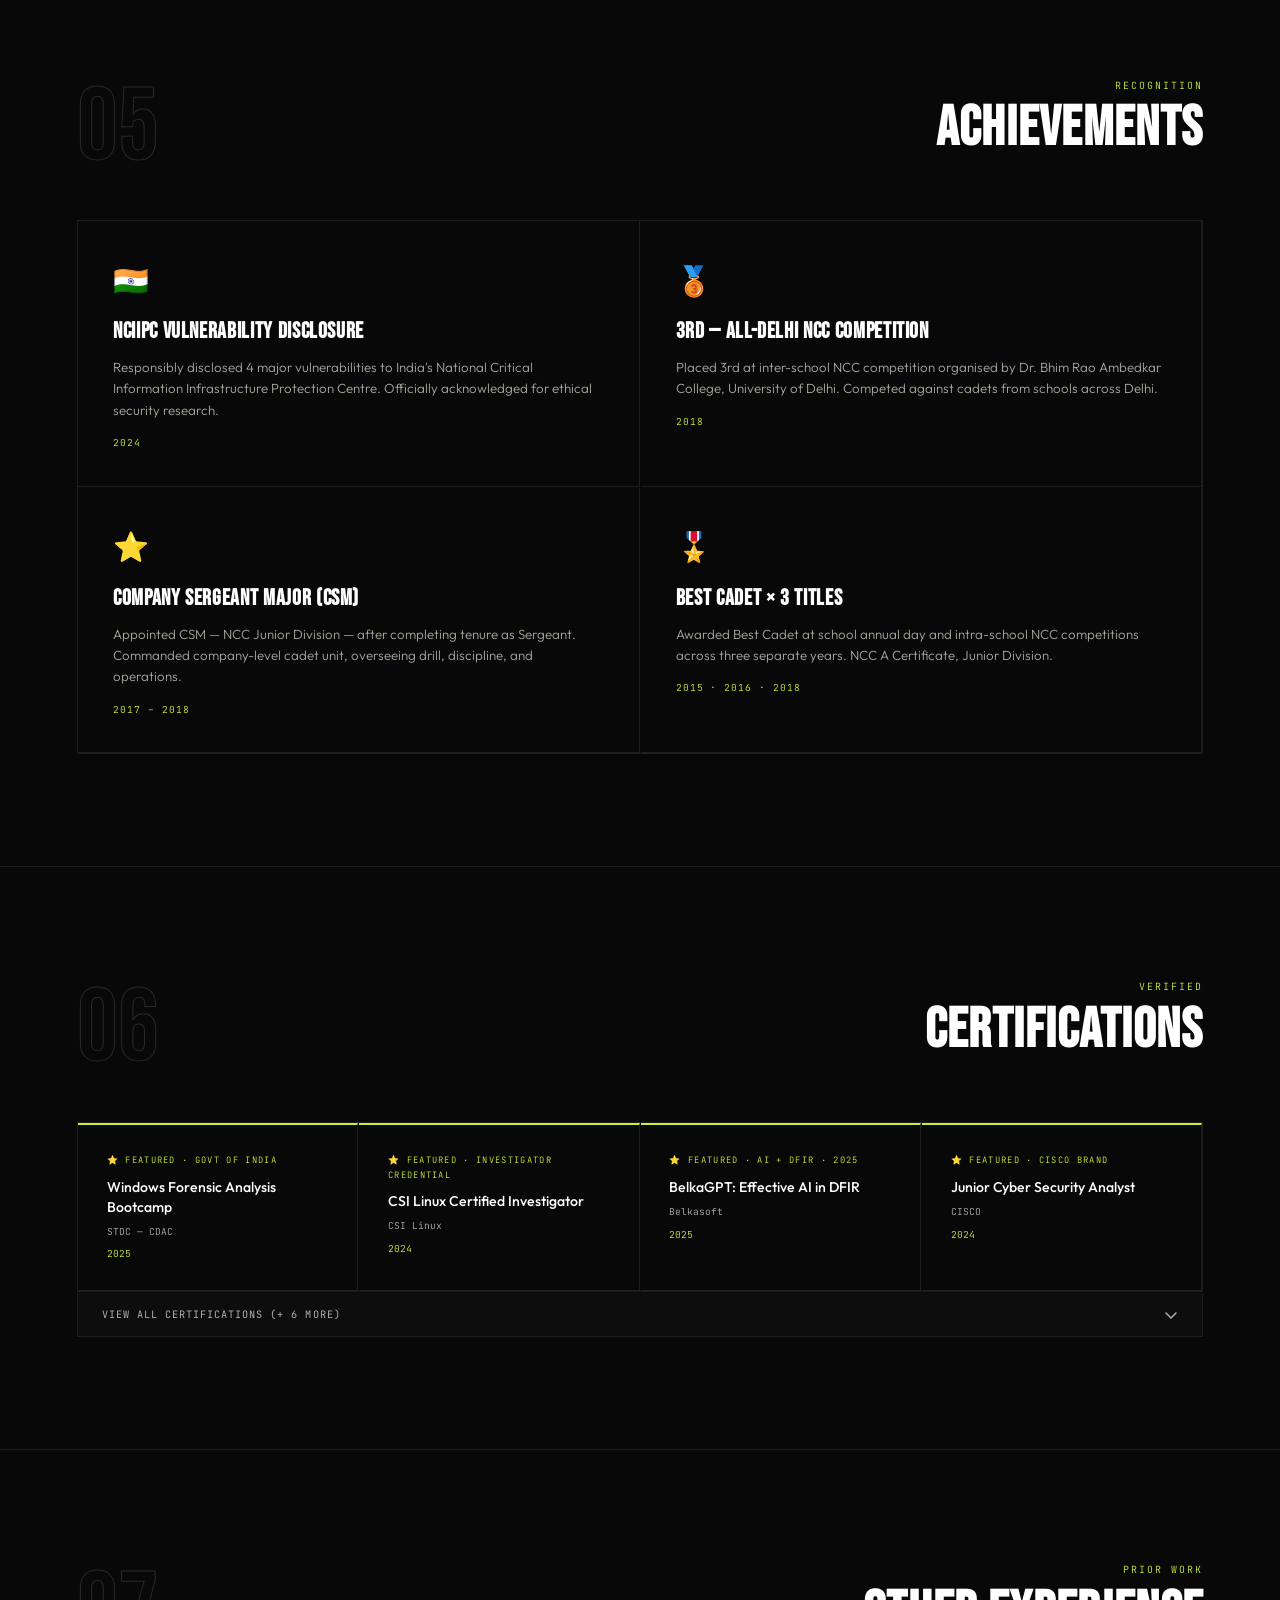
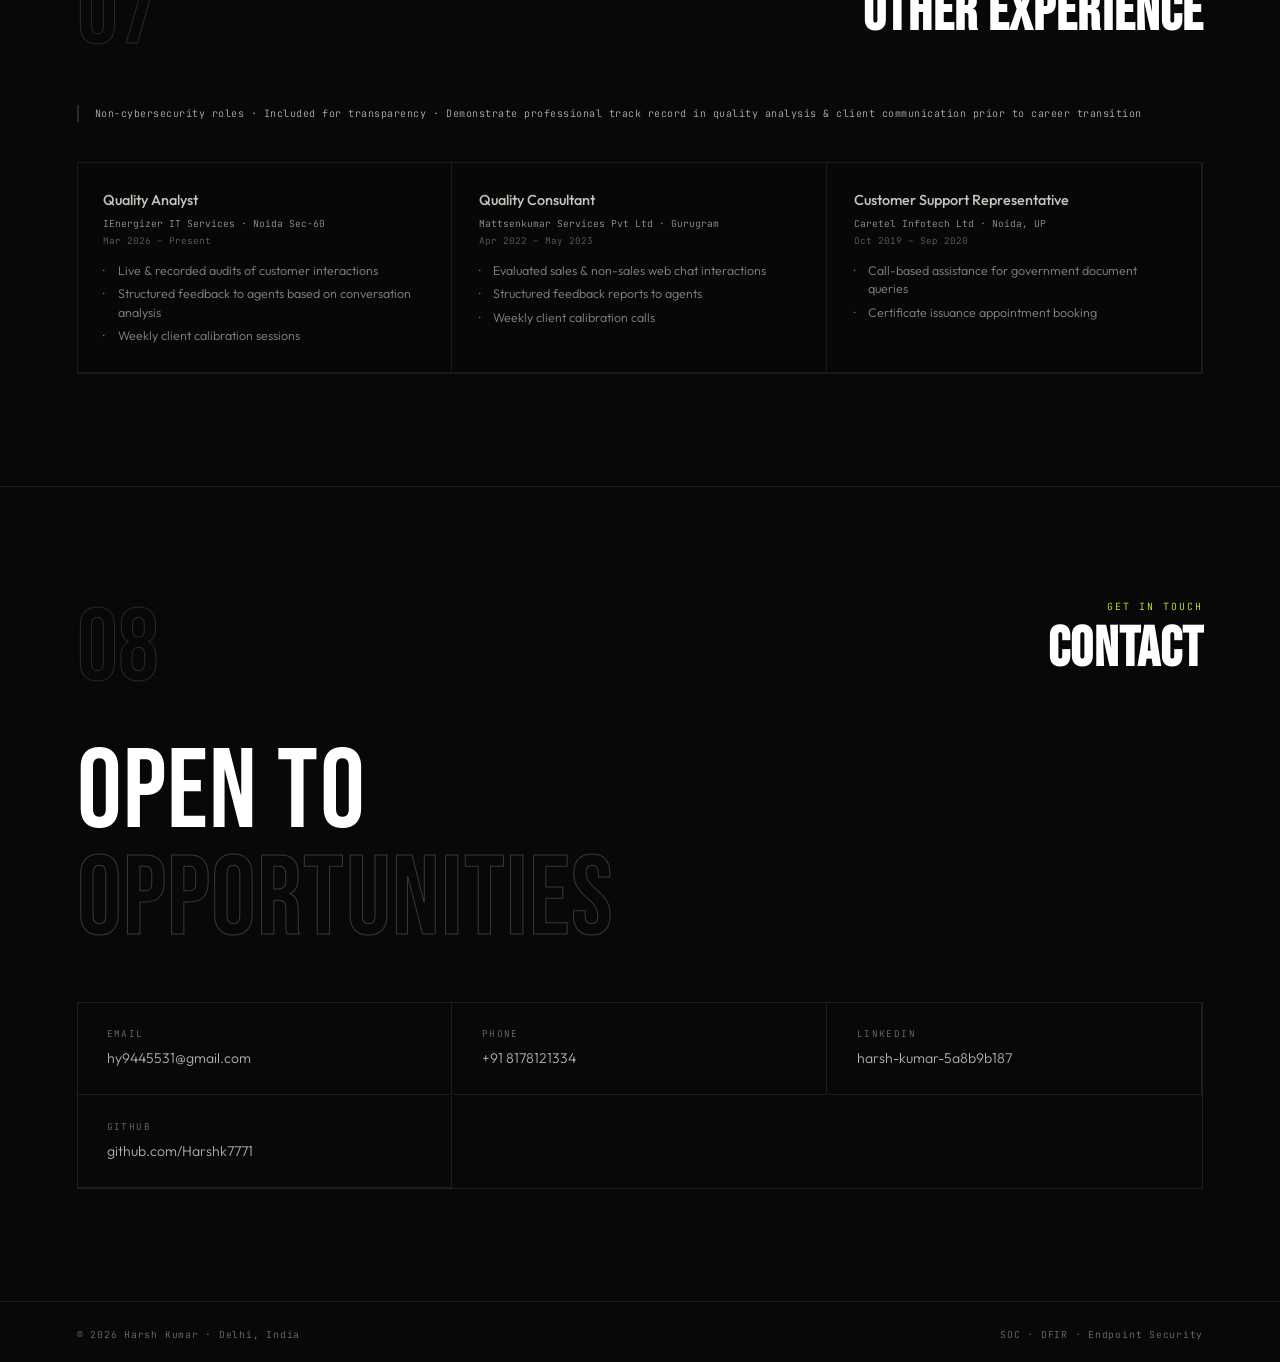
==== commit a50bb471: "Add files via upload" ====
--- a/index.html
+++ b/index.html
@@ -99,8 +99,9 @@
    CUSTOM CURSOR (desktop only)
 ============================================================ */
 @media (hover: hover) and (pointer: fine) {
-  body { cursor: none; }
+  body { cursor: auto; }
   .cursor {
+    display: none !important;
     width: 8px; height: 8px;
     background: var(--accent);
     border-radius: 50%;
@@ -113,6 +114,7 @@
     mix-blend-mode: difference;
   }
   .cursor-ring {
+    display: none !important;
     width: 32px; height: 32px;
     border: 1px solid rgba(200,241,53,.35);
     border-radius: 50%;
@@ -336,6 +338,46 @@
   margin-left: auto;
   margin-right: auto;
   width: 100%;
+}
+
+.hero-inner {
+  display: grid;
+  grid-template-columns: 1fr auto;
+  gap: 3rem;
+  align-items: center;
+}
+
+.hero-left {
+  min-width: 0;
+}
+
+/* ID Card */
+.hero-id-card {
+  flex-shrink: 0;
+  display: flex;
+  flex-direction: column;
+  align-items: center;
+  gap: 0;
+  animation: card-float 4s ease-in-out infinite;
+}
+@keyframes card-float {
+  0%, 100% { transform: translateY(0px); }
+  50%       { transform: translateY(-10px); }
+}
+.hero-id-card img {
+  width: clamp(180px, 18vw, 260px);
+  height: auto;
+  display: block;
+  filter: drop-shadow(0 8px 32px rgba(197,230,50,.18)) drop-shadow(0 2px 8px rgba(0,0,0,.7));
+  border-radius: 16px;
+}
+@media (max-width: 768px) {
+  .hero-inner {
+    grid-template-columns: 1fr;
+  }
+  .hero-id-card {
+    display: none;
+  }
 }
 
 .hero-tag {
@@ -1108,7 +1150,7 @@
   <nav class="nav" aria-label="Main navigation">
     <a href="#top" class="nav-logo" aria-label="Harsh Kumar — Back to top">
       <img
-        src="hk-logo.svg"
+        src="[data-uri]"
         alt="Harsh Kumar — SOC &amp; DFIR Analyst"
         height="38"
         width="auto"
@@ -1153,10 +1195,18 @@
 <section class="hero" id="top" aria-label="Hero">
   <p class="hero-tag">Portfolio · 2026 · Delhi, India</p>
 
-  <h1 class="hero-name">
-    HARSH
-    <span class="outline">KUMAR</span>
-  </h1>
+  <div class="hero-inner">
+    <div class="hero-left">
+      <h1 class="hero-name">
+        HARSH
+        <span class="outline">KUMAR</span>
+      </h1>
+    </div>
+
+    <div class="hero-id-card" aria-label="SOC Access Credential ID Card">
+      <img src="[data-uri]" alt="Harsh Kumar — SOC Access Credential LVL-5" />
+    </div>
+  </div>
 
   <div class="hero-bottom">
     <p class="hero-roles">
@@ -1555,7 +1605,17 @@
   </div>
   <p class="other-note">Non-cybersecurity roles · Included for transparency · Demonstrate professional track record in quality analysis &amp; client communication prior to career transition</p>
   <div class="other-grid">
-        <div class="other-card">
+    <div class="other-card">
+      <h3 class="other-role">Quality Analyst</h3>
+      <p class="other-org">IEnergizer IT Services · Noida Sec-60</p>
+      <p class="other-when">Mar 2026 – Present</p>
+      <ul class="other-pts">
+        <li>Live &amp; recorded audits of customer interactions</li>
+        <li>Structured feedback to agents based on conversation analysis</li>
+        <li>Weekly client calibration sessions</li>
+      </ul>
+    </div>
+    <div class="other-card">
       <h3 class="other-role">Quality Consultant</h3>
       <p class="other-org">Mattsenkumar Services Pvt Ltd · Gurugram</p>
       <p class="other-when">Apr 2022 – May 2023</p>
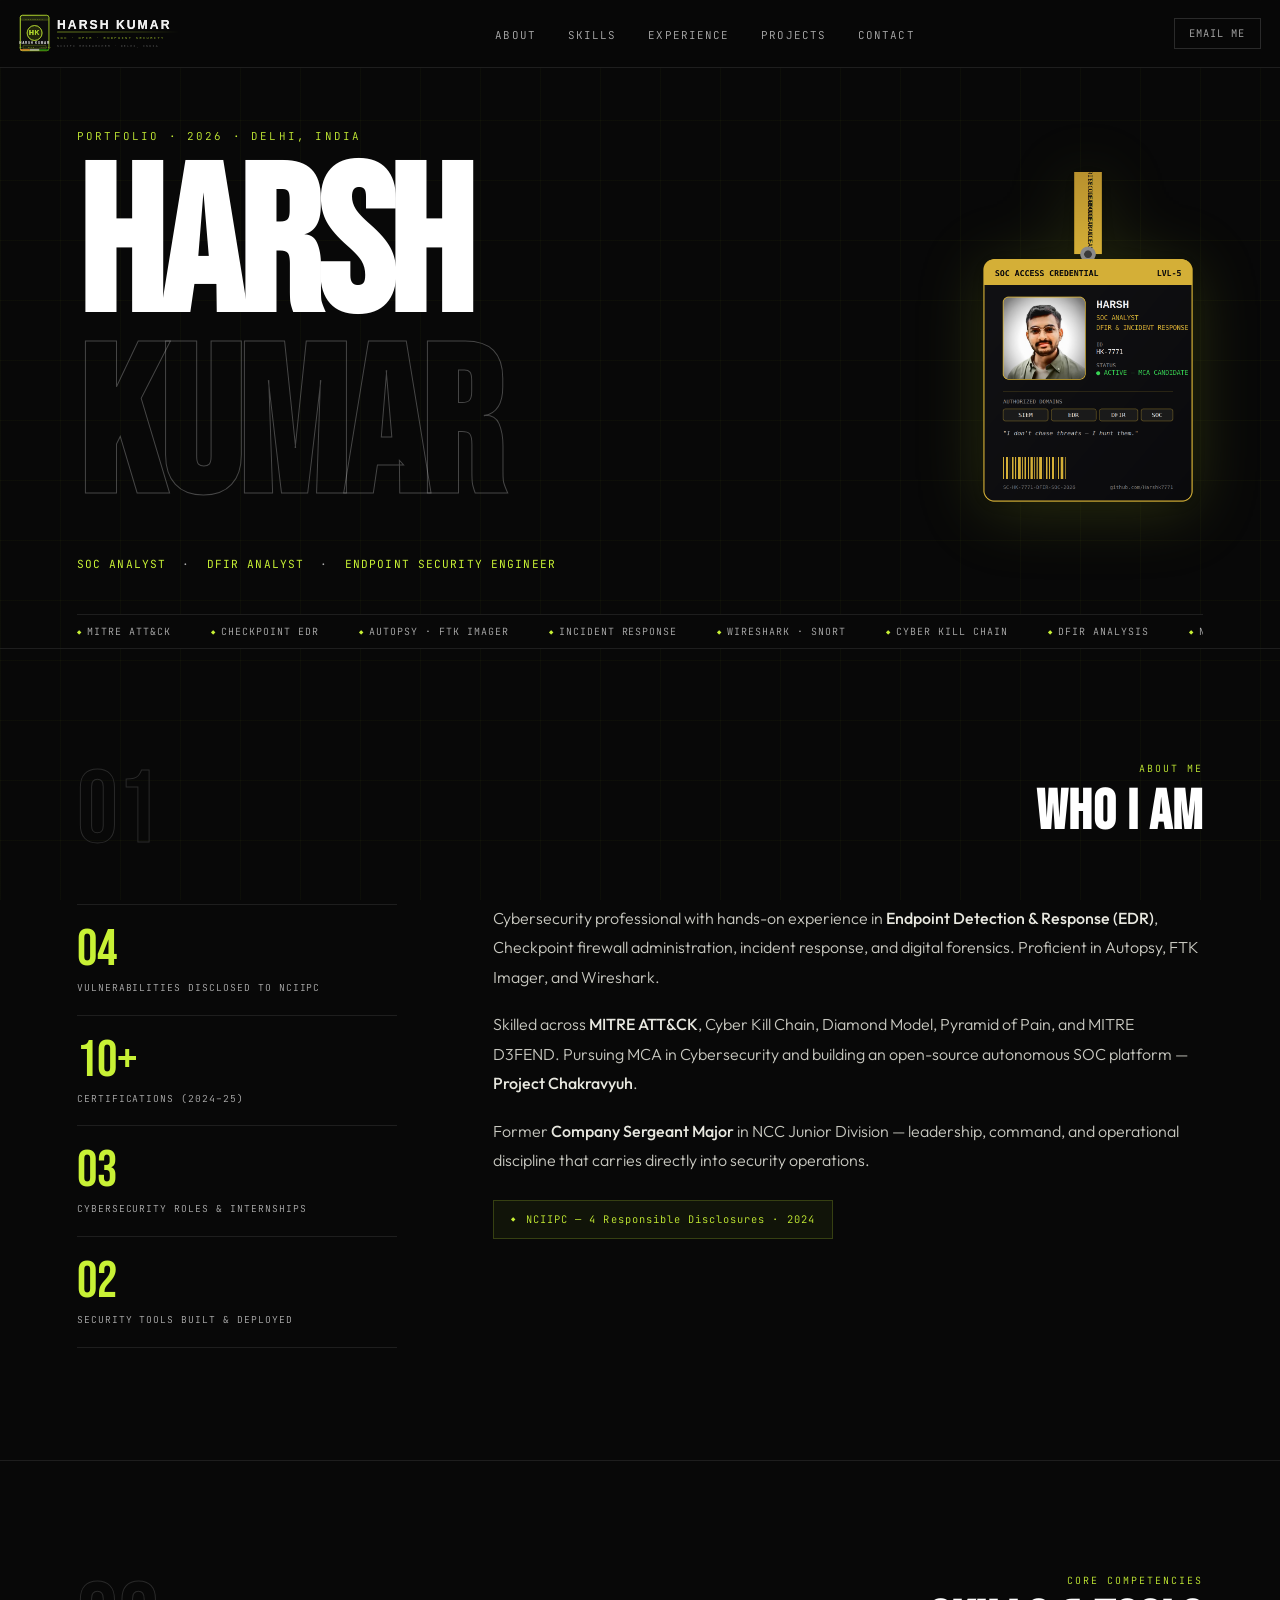
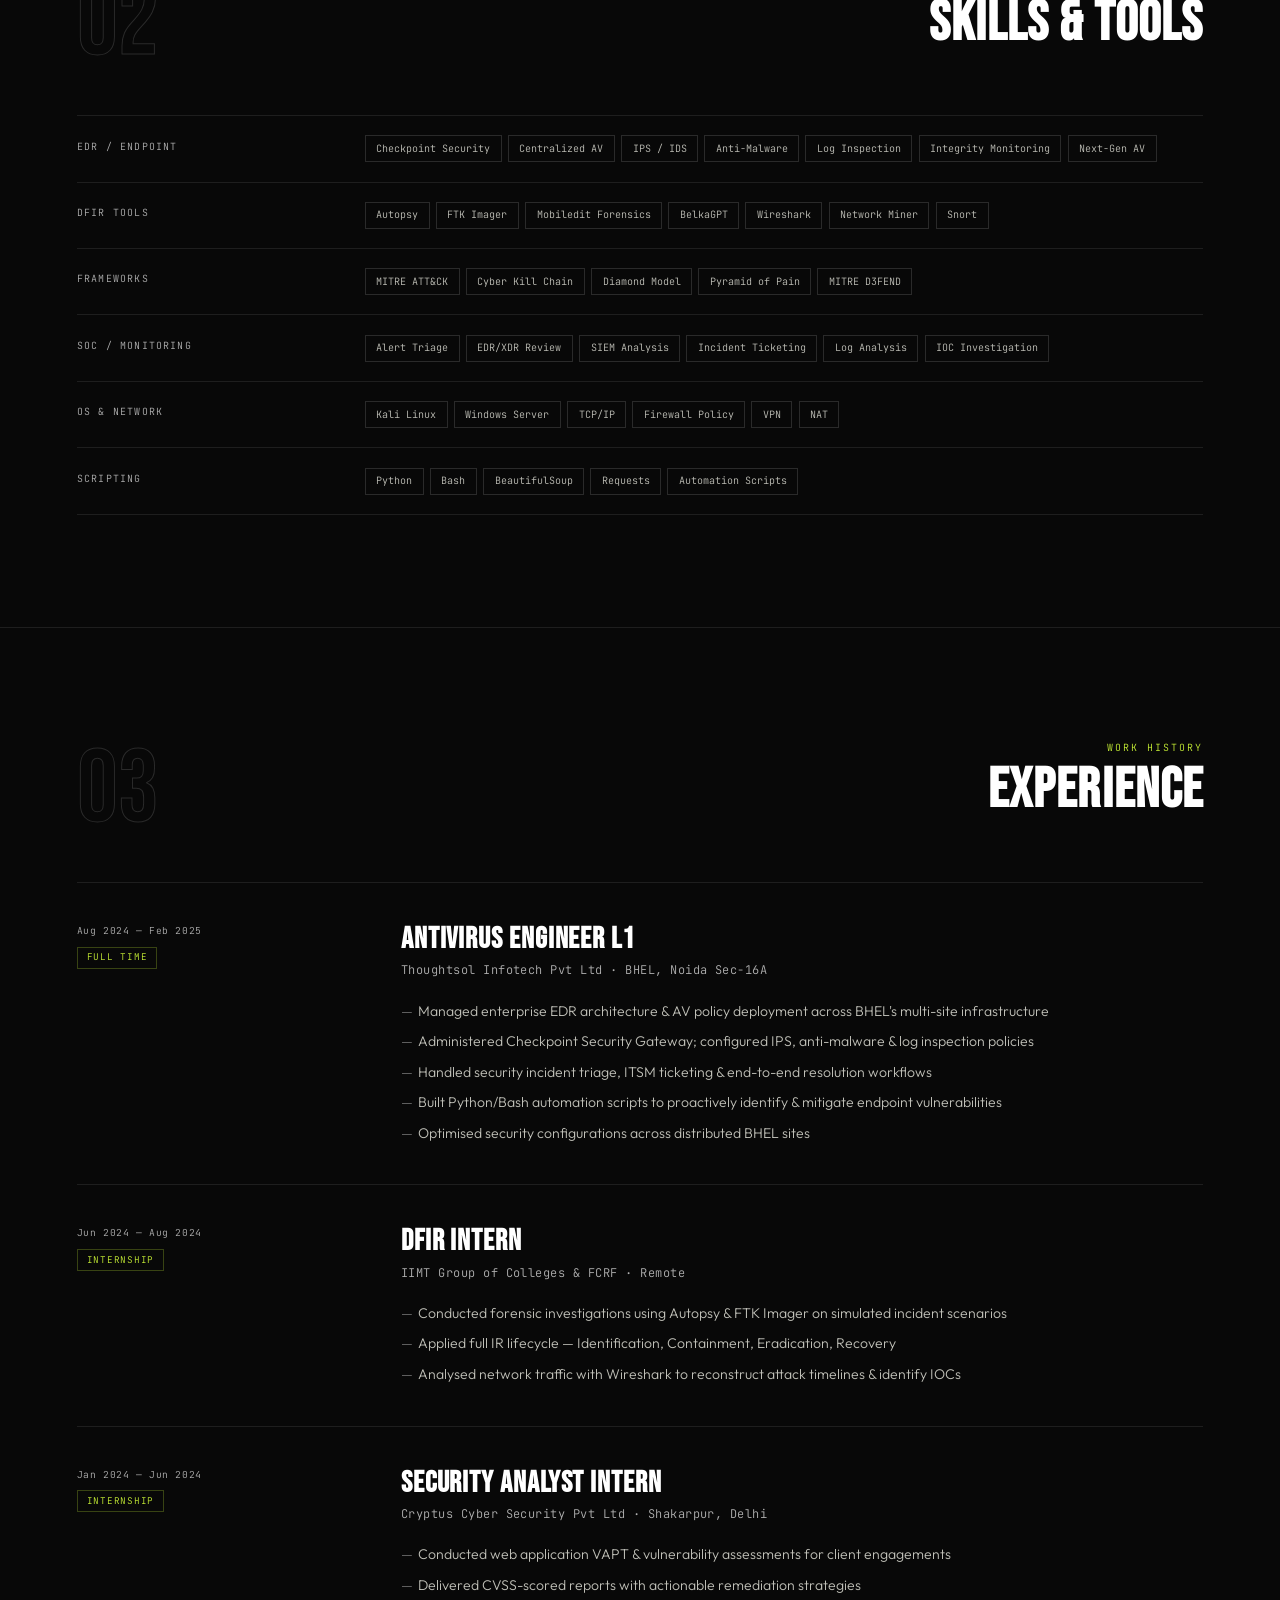
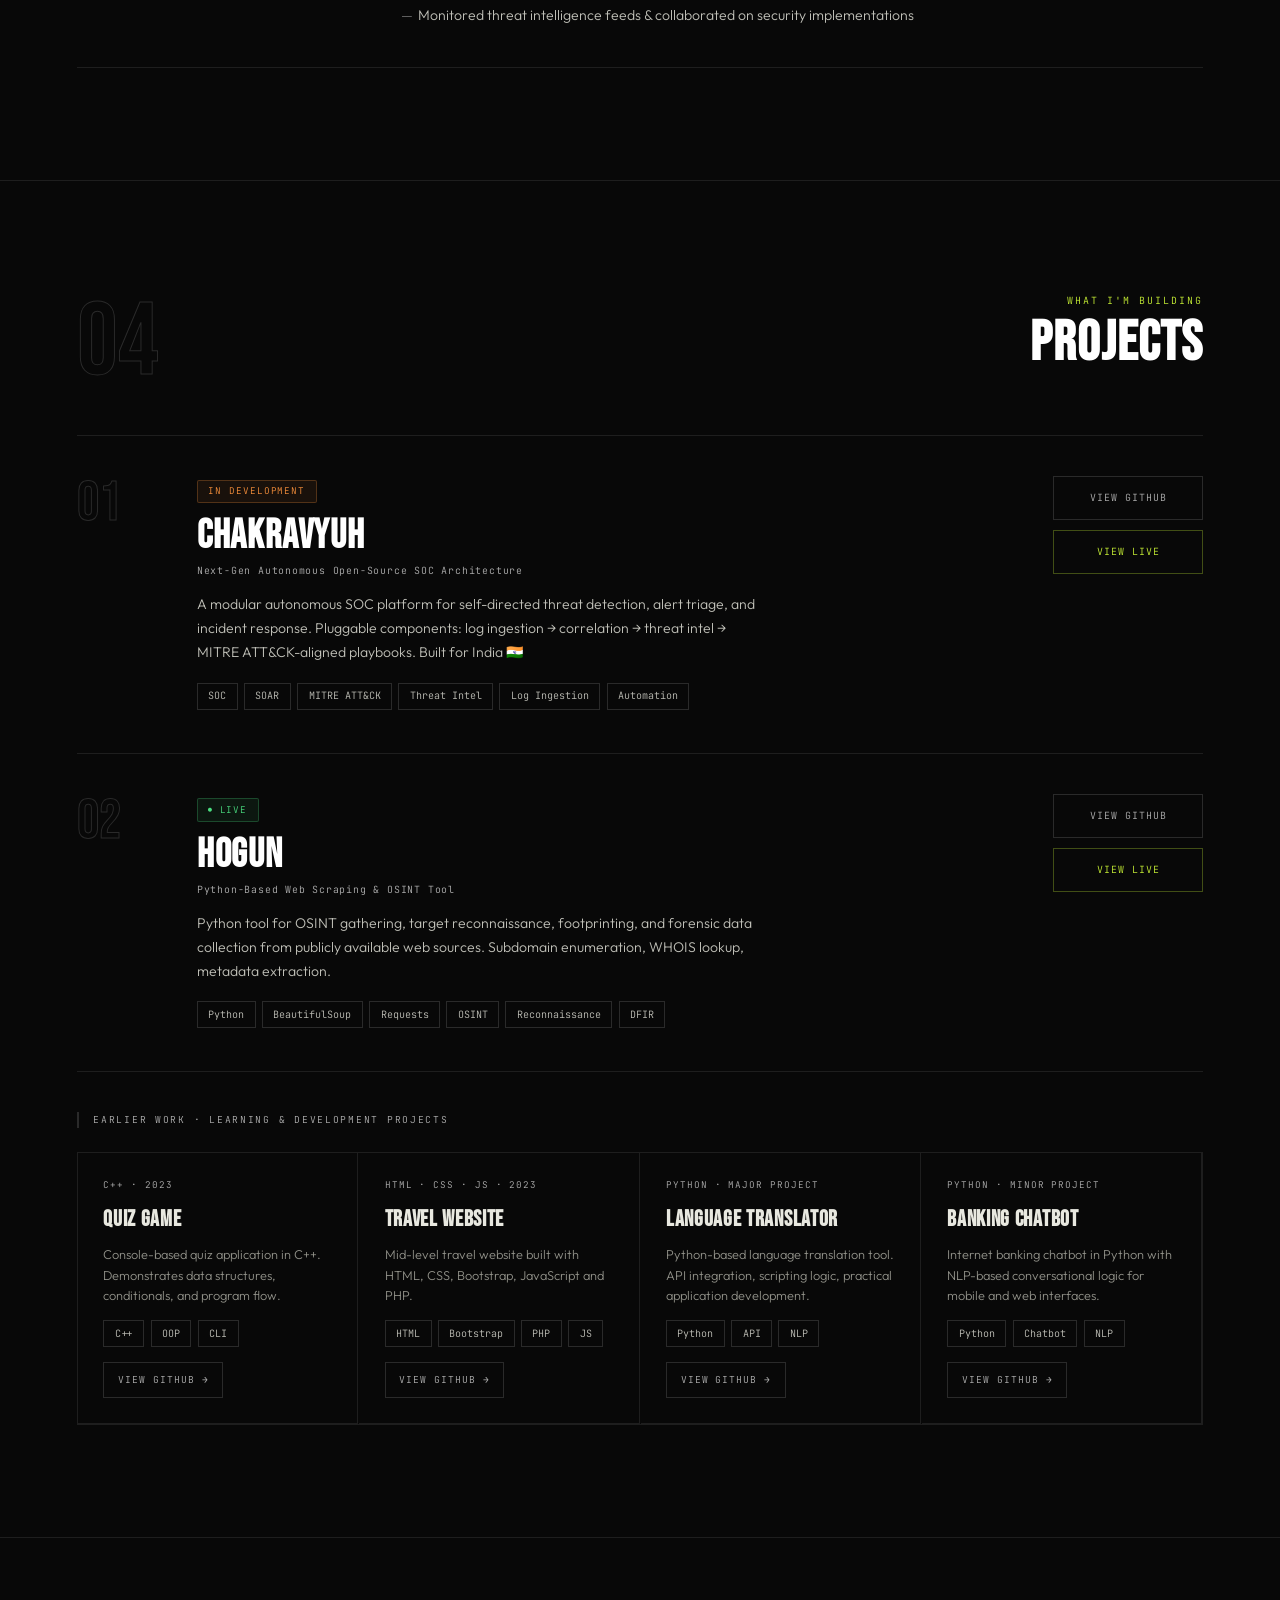
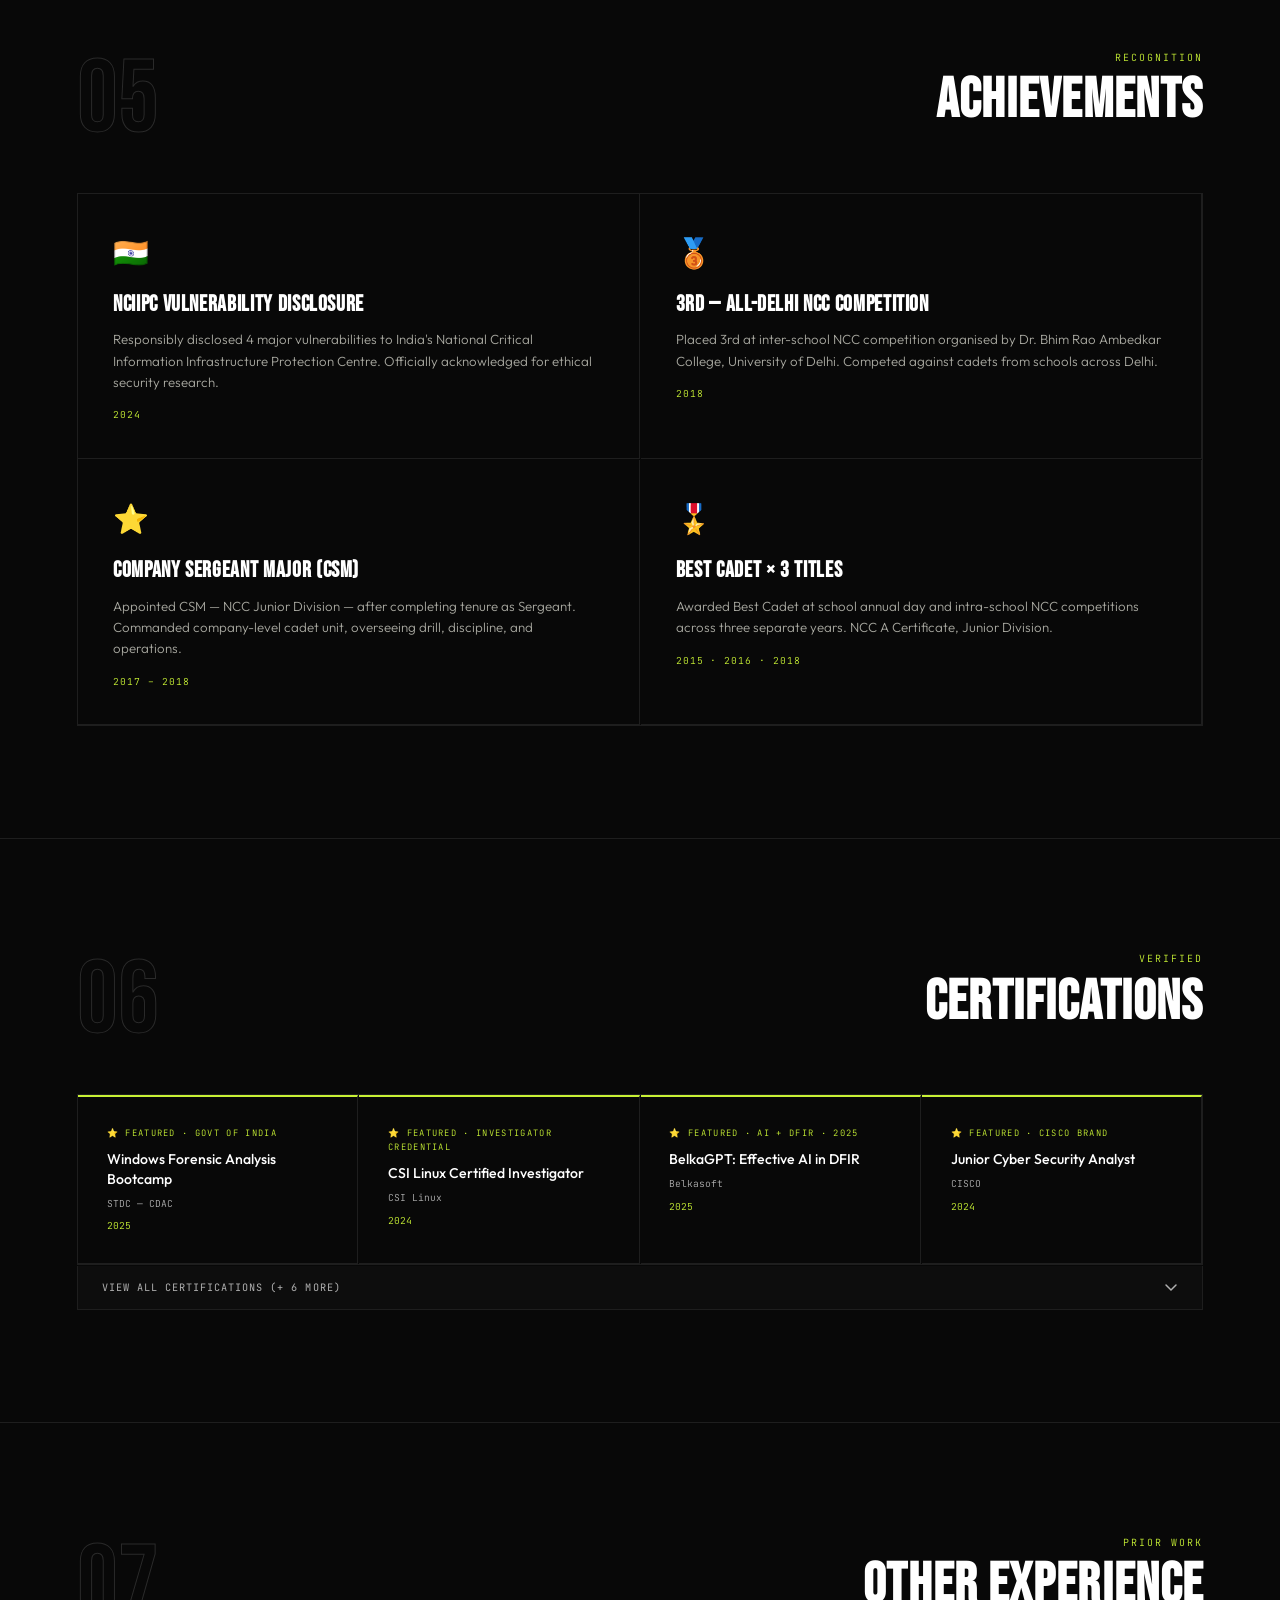
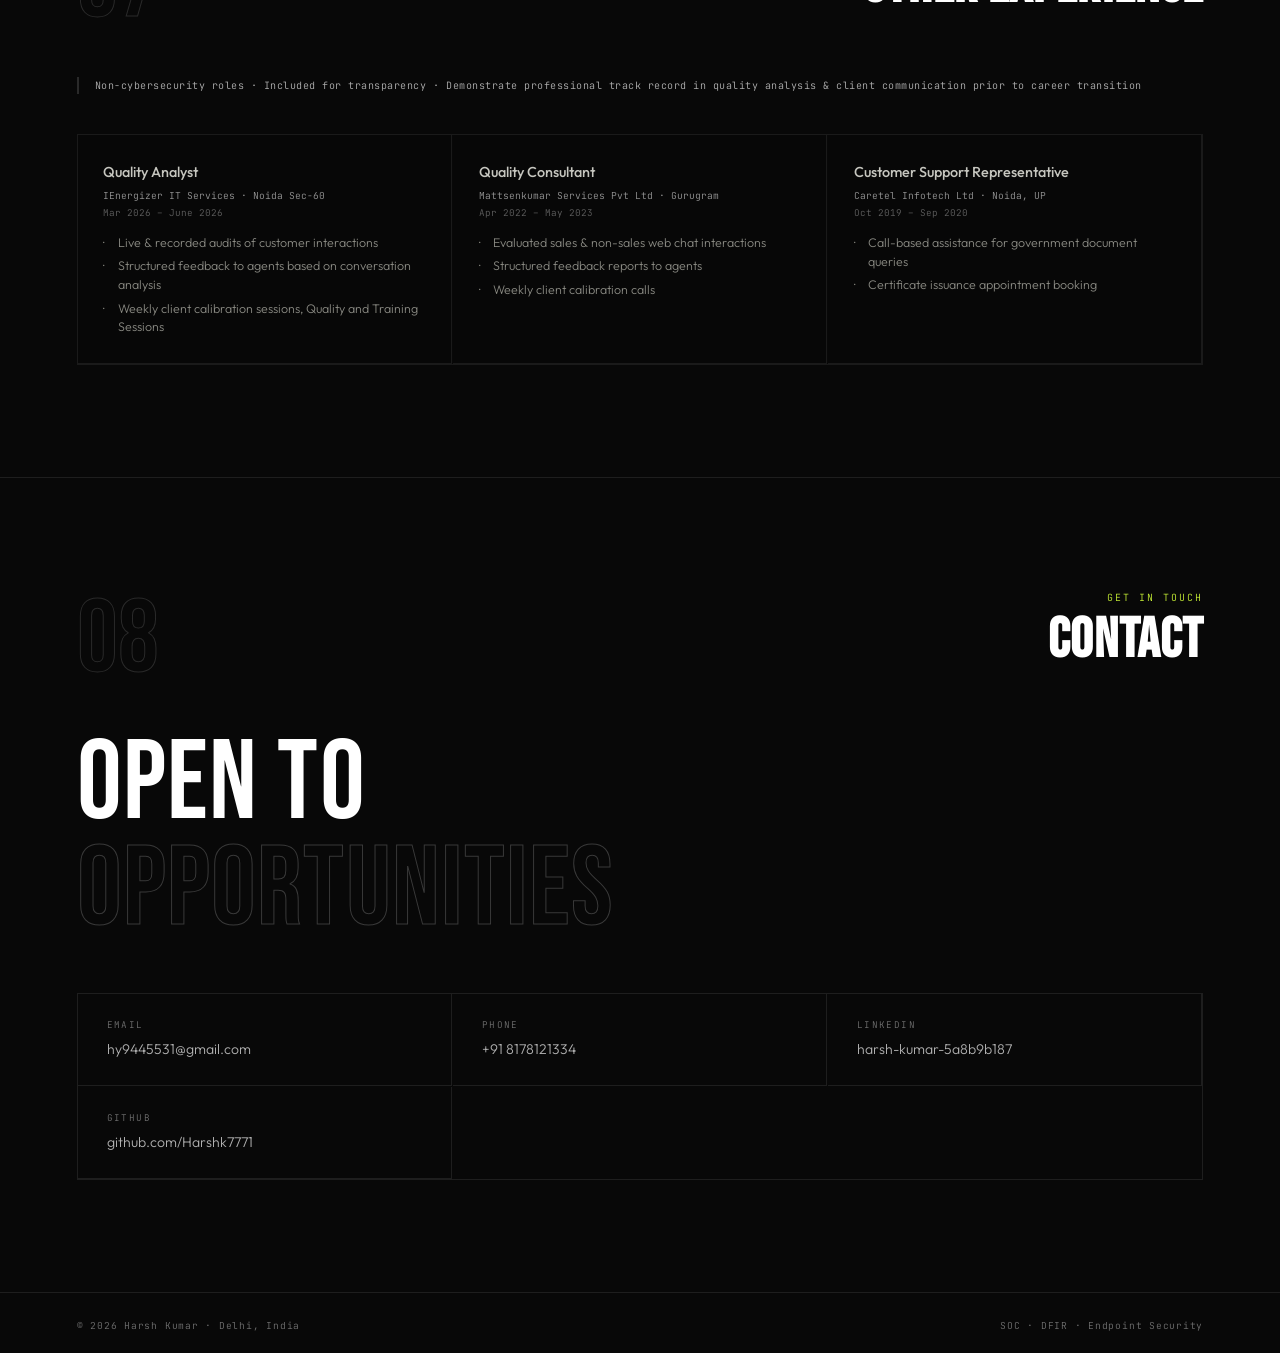
==== commit 5cbf819c: "Update index.html" ====
--- a/index.html
+++ b/index.html
@@ -1214,11 +1214,7 @@
       <b>DFIR Analyst</b> &nbsp;·&nbsp;
       <b>Endpoint Security Engineer</b>
     </p>
-    <div class="hero-scroll" aria-hidden="true">
-      <div class="scroll-bar"></div>
-      Scroll
-    </div>
-  </div>
+   </div>
 
   <div class="ticker" aria-hidden="true">
     <div class="ticker-inner">
@@ -1608,11 +1604,11 @@
     <div class="other-card">
       <h3 class="other-role">Quality Analyst</h3>
       <p class="other-org">IEnergizer IT Services · Noida Sec-60</p>
-      <p class="other-when">Mar 2026 – Present</p>
+      <p class="other-when">Mar 2026 – June 2026</p>
       <ul class="other-pts">
         <li>Live &amp; recorded audits of customer interactions</li>
         <li>Structured feedback to agents based on conversation analysis</li>
-        <li>Weekly client calibration sessions</li>
+        <li>Weekly client calibration sessions, Quality and Training Sessions</li>
       </ul>
     </div>
     <div class="other-card">
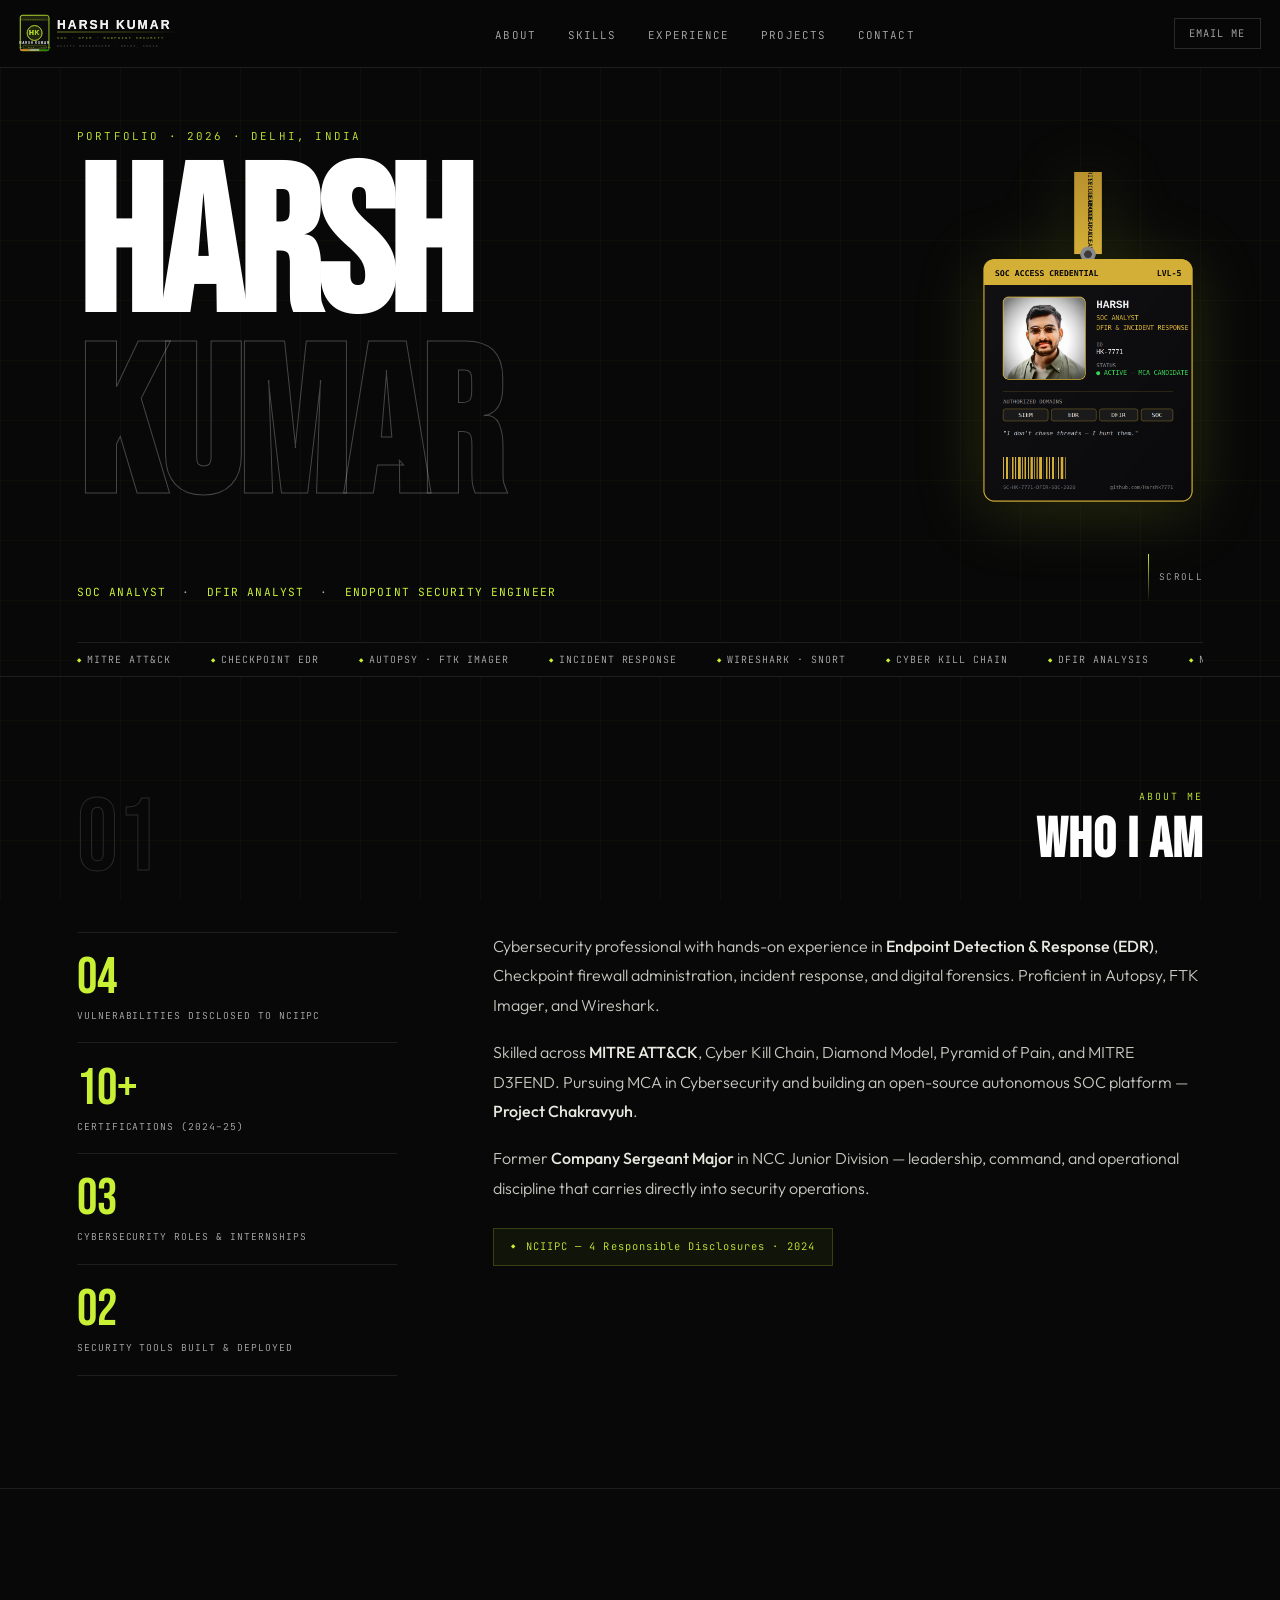
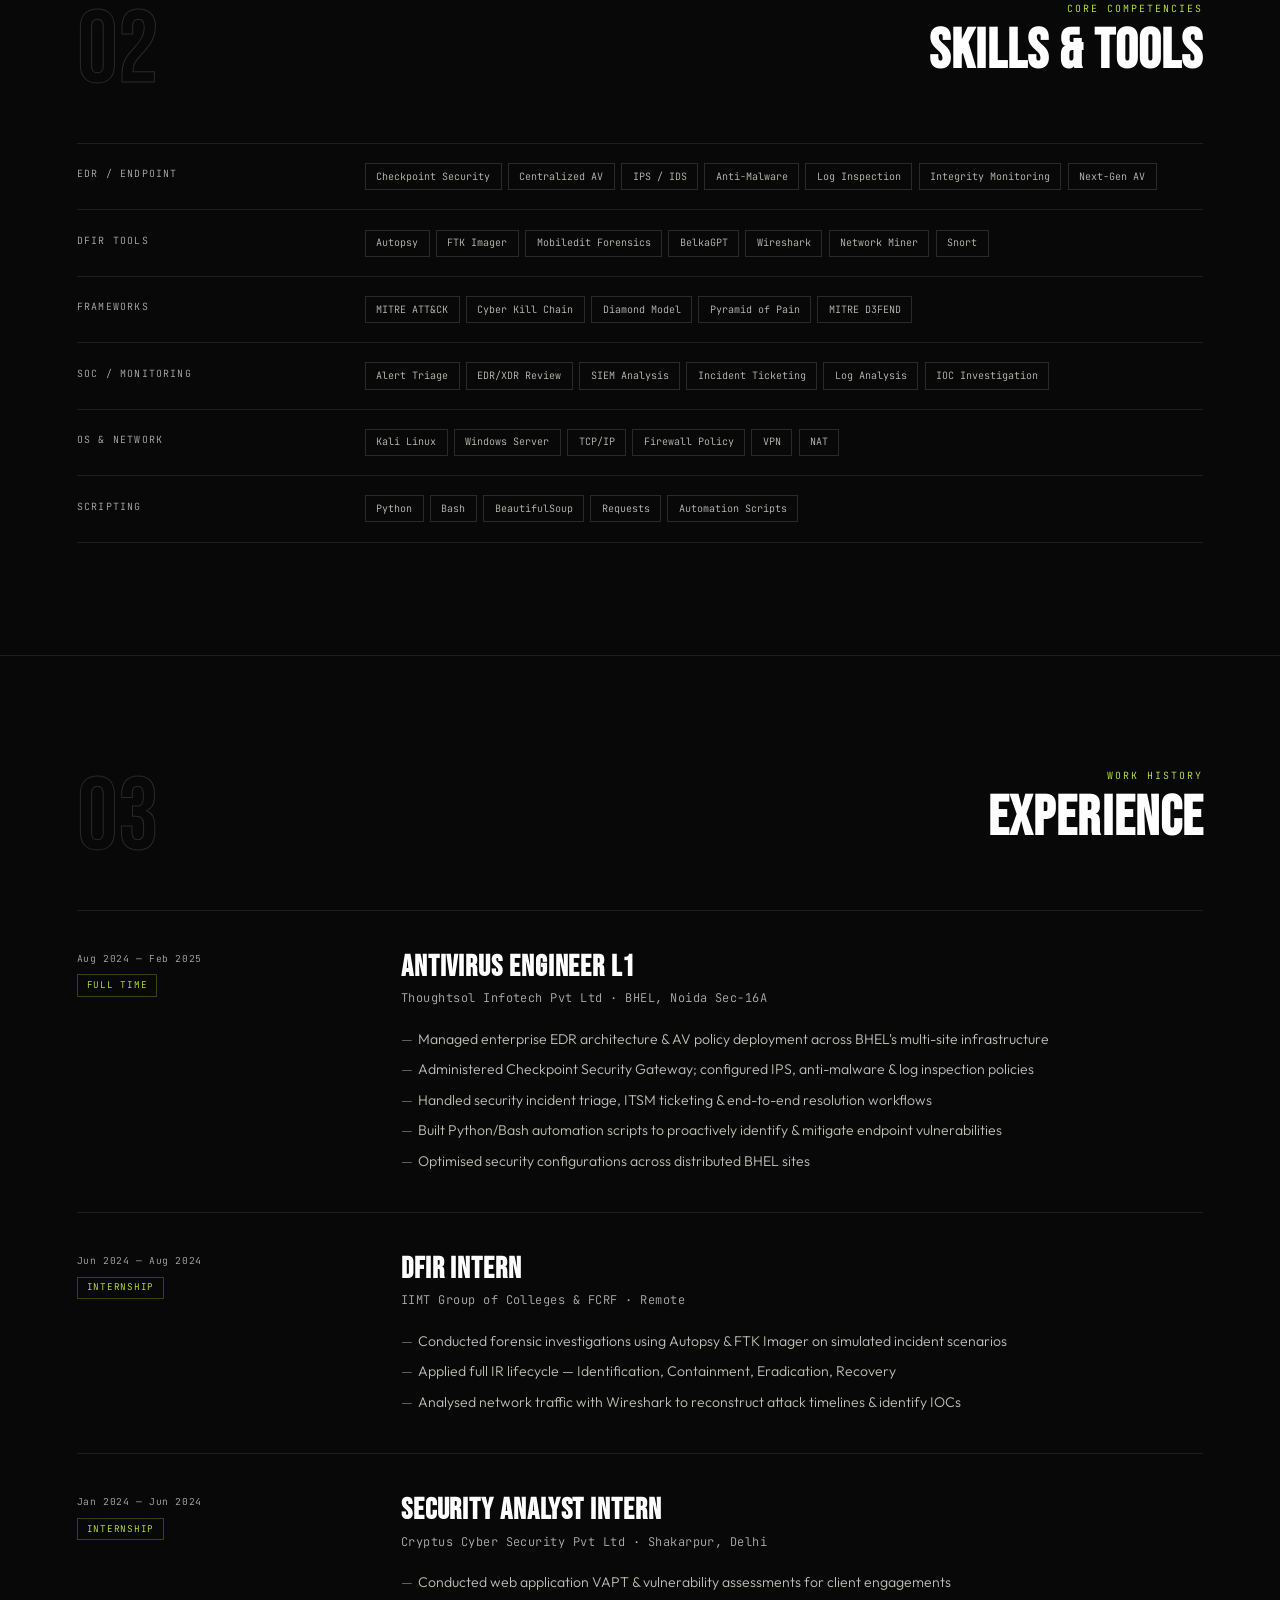
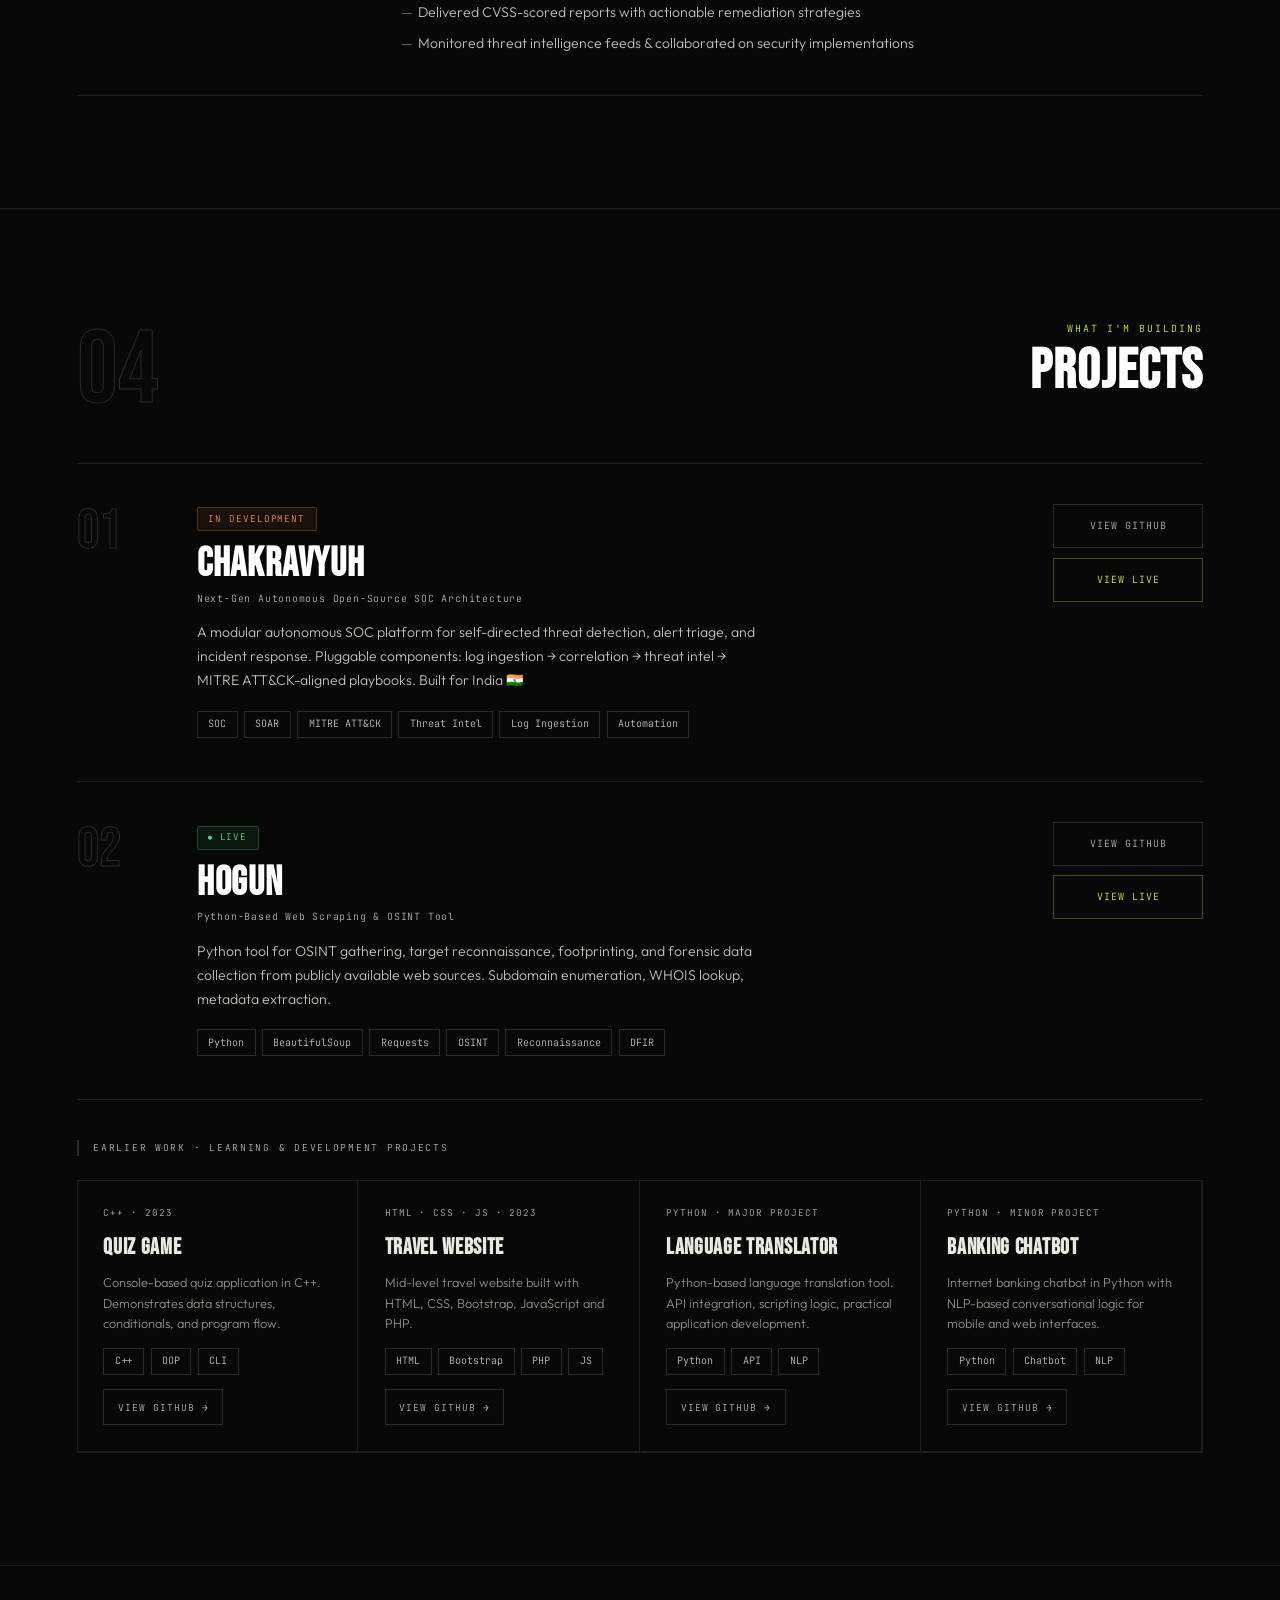
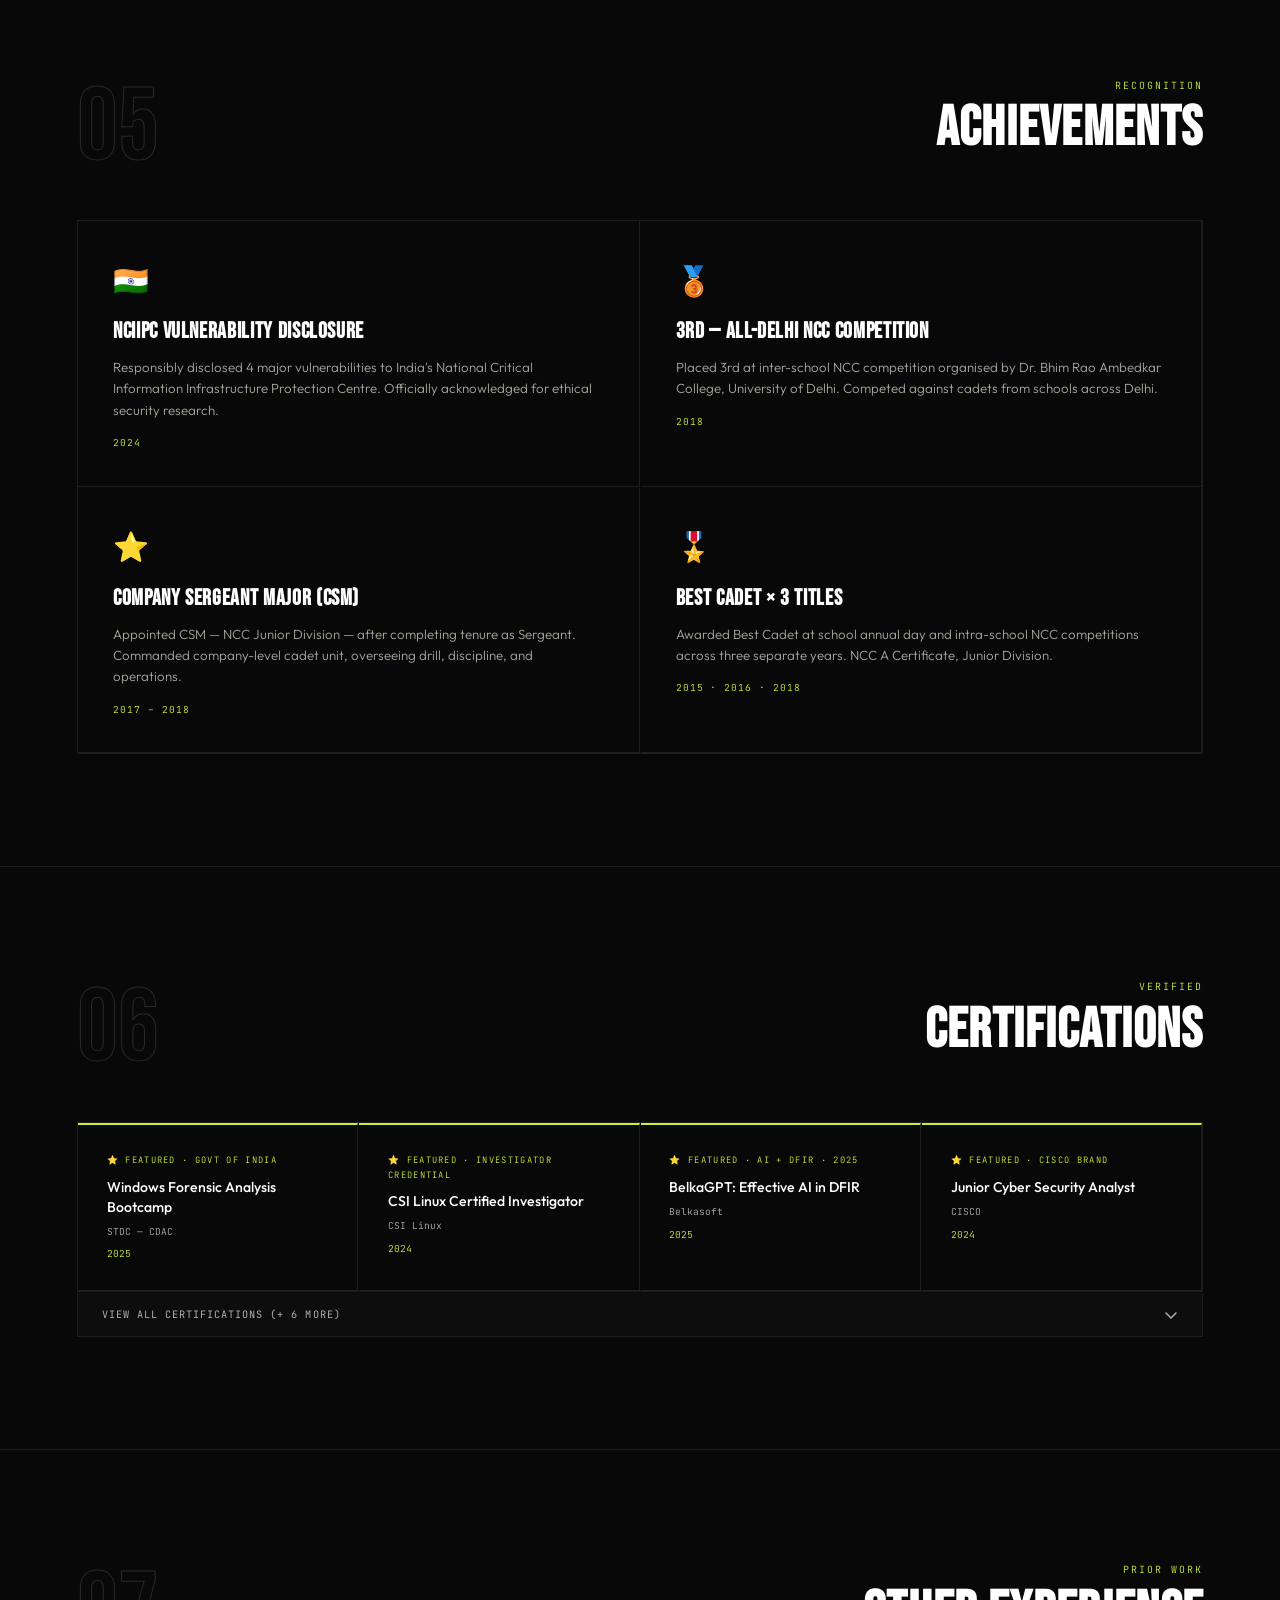
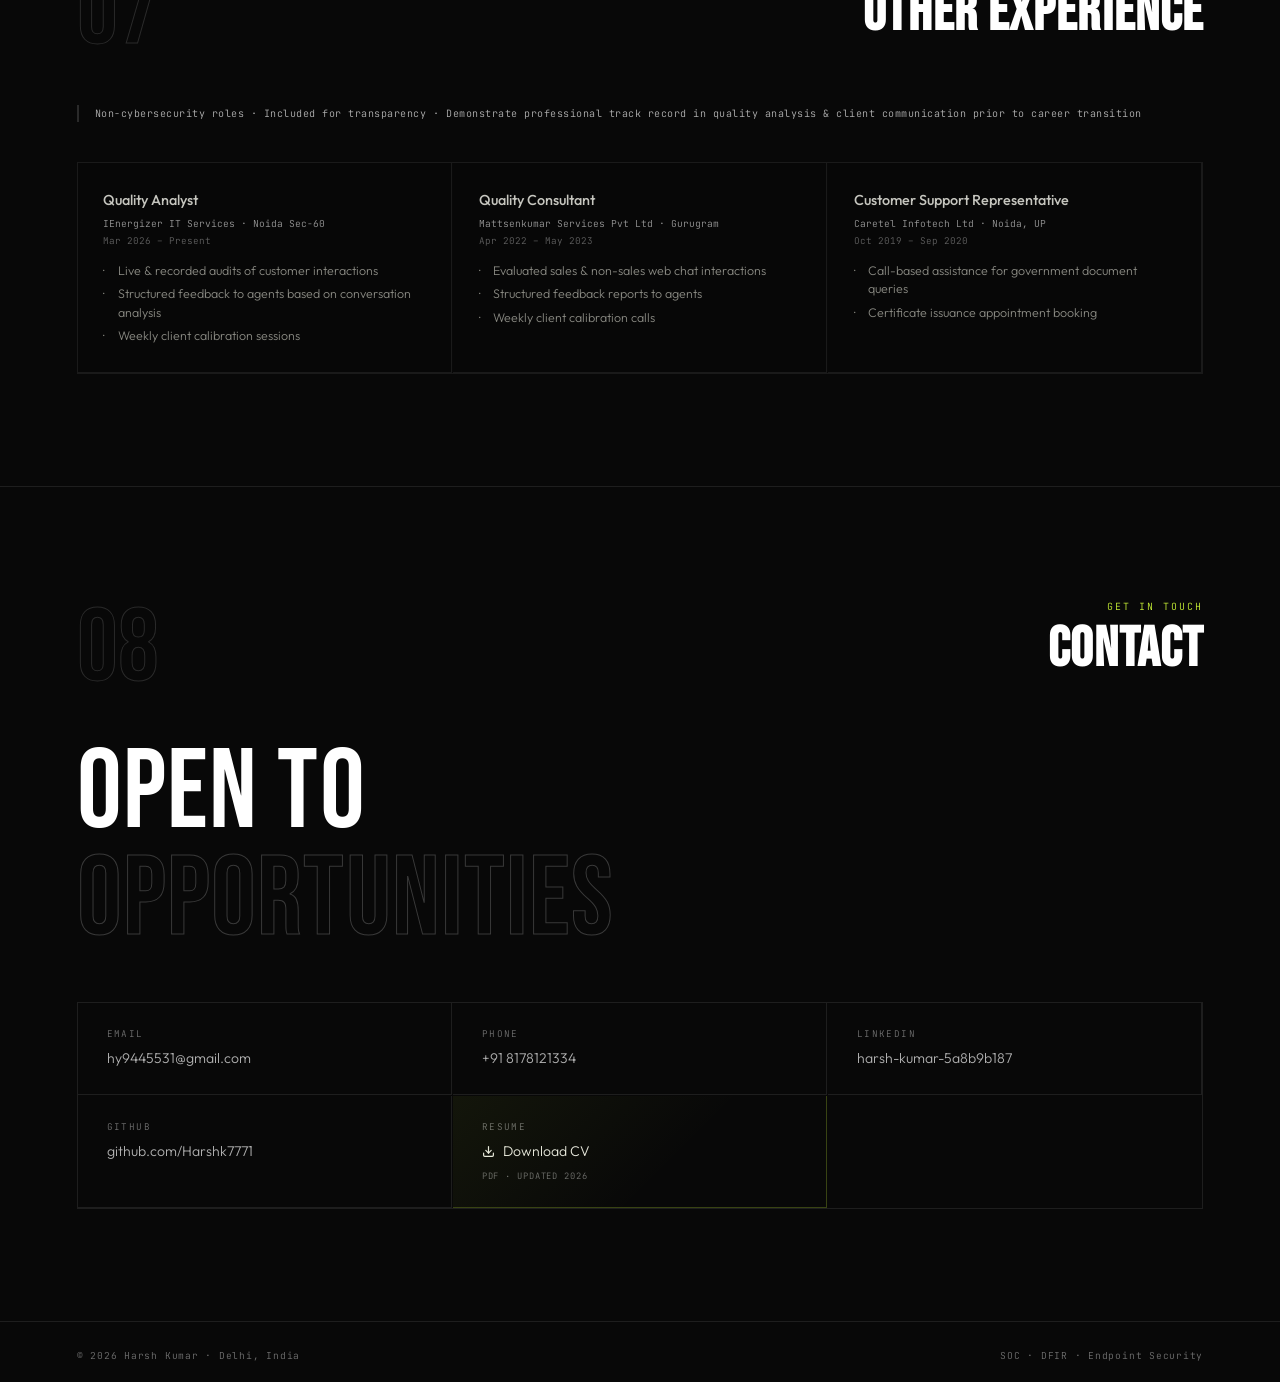
==== commit bd0772a5: "Update index.html" ====
--- a/index.html
+++ b/index.html
@@ -1135,6 +1135,152 @@
   transition: color .2s, border-color .2s;
 }
 .drawer-close:hover { color: var(--accent); border-color: var(--accent); }
+
+/* ============================================================
+   CONTACT CV CARD
+============================================================ */
+.contact-card--cv {
+  border-color: rgba(200,241,53,.25);
+  position: relative;
+  overflow: hidden;
+}
+.contact-card--cv::after {
+  content: '';
+  position: absolute;
+  inset: 0;
+  background: linear-gradient(135deg, rgba(200,241,53,.06) 0%, transparent 60%);
+  pointer-events: none;
+}
+.contact-card--cv:hover {
+  border-color: var(--accent);
+  background: rgba(200,241,53,.06);
+}
+.contact-card--cv:hover .cc-val--dl {
+  color: var(--accent);
+}
+.cc-val--dl {
+  display: flex;
+  align-items: center;
+  gap: .5rem;
+  color: var(--text);
+  transition: color .2s;
+}
+.cc-hint {
+  font-family: var(--font-mono);
+  font-size: .55rem;
+  color: var(--dim);
+  letter-spacing: .1em;
+  text-transform: uppercase;
+  margin-top: .4rem;
+}
+
+/* ============================================================
+   RESUME
+============================================================ */
+.resume-wrap {
+  display: grid;
+  grid-template-columns: 1fr 1.4fr;
+  gap: 4rem;
+  align-items: center;
+}
+.resume-left {}
+.resume-headline {
+  font-family: var(--font-display);
+  font-size: clamp(2.8rem, 6vw, 5rem);
+  line-height: .9;
+  color: var(--white);
+  margin-bottom: 1.5rem;
+  letter-spacing: -.01em;
+}
+.resume-headline .outline {
+  -webkit-text-stroke: 1px rgba(255,255,255,.22);
+  color: transparent;
+  display: block;
+}
+.resume-meta {
+  font-family: var(--font-mono);
+  font-size: .63rem;
+  color: var(--muted);
+  letter-spacing: .1em;
+  text-transform: uppercase;
+  line-height: 2;
+  border-left: 2px solid var(--border2);
+  padding-left: 1rem;
+  margin-bottom: 2rem;
+}
+.resume-meta span { color: var(--accent); }
+.resume-dl-btn {
+  display: inline-flex;
+  align-items: center;
+  gap: .75rem;
+  font-family: var(--font-mono);
+  font-size: .72rem;
+  letter-spacing: .12em;
+  text-transform: uppercase;
+  color: #0a0a0a;
+  background: var(--accent);
+  border: none;
+  padding: 1rem 2rem;
+  cursor: pointer;
+  text-decoration: none;
+  transition: background .2s, transform .15s, box-shadow .2s;
+  box-shadow: 0 0 0 rgba(200,241,53,0);
+  min-height: 52px;
+}
+.resume-dl-btn:hover {
+  background: #d8f545;
+  transform: translateY(-2px);
+  box-shadow: 0 8px 24px rgba(200,241,53,.28);
+}
+.resume-dl-btn svg { flex-shrink: 0; }
+.resume-dl-note {
+  font-family: var(--font-mono);
+  font-size: .58rem;
+  color: var(--dim);
+  letter-spacing: .08em;
+  margin-top: .9rem;
+  text-transform: uppercase;
+}
+.resume-preview {
+  position: relative;
+  border: 1px solid var(--border2);
+  background: var(--bg2);
+  overflow: hidden;
+}
+.resume-preview::before {
+  content: 'CV PREVIEW';
+  font-family: var(--font-mono);
+  font-size: .55rem;
+  color: var(--accent);
+  letter-spacing: .2em;
+  position: absolute;
+  top: .75rem;
+  left: 1rem;
+  z-index: 2;
+}
+.resume-preview iframe {
+  display: block;
+  width: 100%;
+  height: 520px;
+  border: none;
+  margin-top: 2rem;
+  opacity: .92;
+  pointer-events: none;
+}
+.resume-preview-overlay {
+  position: absolute;
+  bottom: 0; left: 0; right: 0;
+  height: 80px;
+  background: linear-gradient(to top, var(--bg2), transparent);
+  pointer-events: none;
+}
+@media (max-width: 768px) {
+  .resume-wrap {
+    grid-template-columns: 1fr;
+    gap: 2.5rem;
+  }
+  .resume-preview { display: none; }
+}
 </style>
 </head>
 <body>
@@ -1214,7 +1360,11 @@
       <b>DFIR Analyst</b> &nbsp;·&nbsp;
       <b>Endpoint Security Engineer</b>
     </p>
-   </div>
+    <div class="hero-scroll" aria-hidden="true">
+      <div class="scroll-bar"></div>
+      Scroll
+    </div>
+  </div>
 
   <div class="ticker" aria-hidden="true">
     <div class="ticker-inner">
@@ -1604,11 +1754,11 @@
     <div class="other-card">
       <h3 class="other-role">Quality Analyst</h3>
       <p class="other-org">IEnergizer IT Services · Noida Sec-60</p>
-      <p class="other-when">Mar 2026 – June 2026</p>
+      <p class="other-when">Mar 2026 – Present</p>
       <ul class="other-pts">
         <li>Live &amp; recorded audits of customer interactions</li>
         <li>Structured feedback to agents based on conversation analysis</li>
-        <li>Weekly client calibration sessions, Quality and Training Sessions</li>
+        <li>Weekly client calibration sessions</li>
       </ul>
     </div>
     <div class="other-card">
@@ -1664,6 +1814,14 @@
     <a href="https://github.com/Harshk7771" target="_blank" rel="noopener noreferrer" class="contact-card">
       <p class="cc-label">GitHub</p>
       <p class="cc-val">github.com/Harshk7771</p>
+    </a>
+    <a href="[data-uri]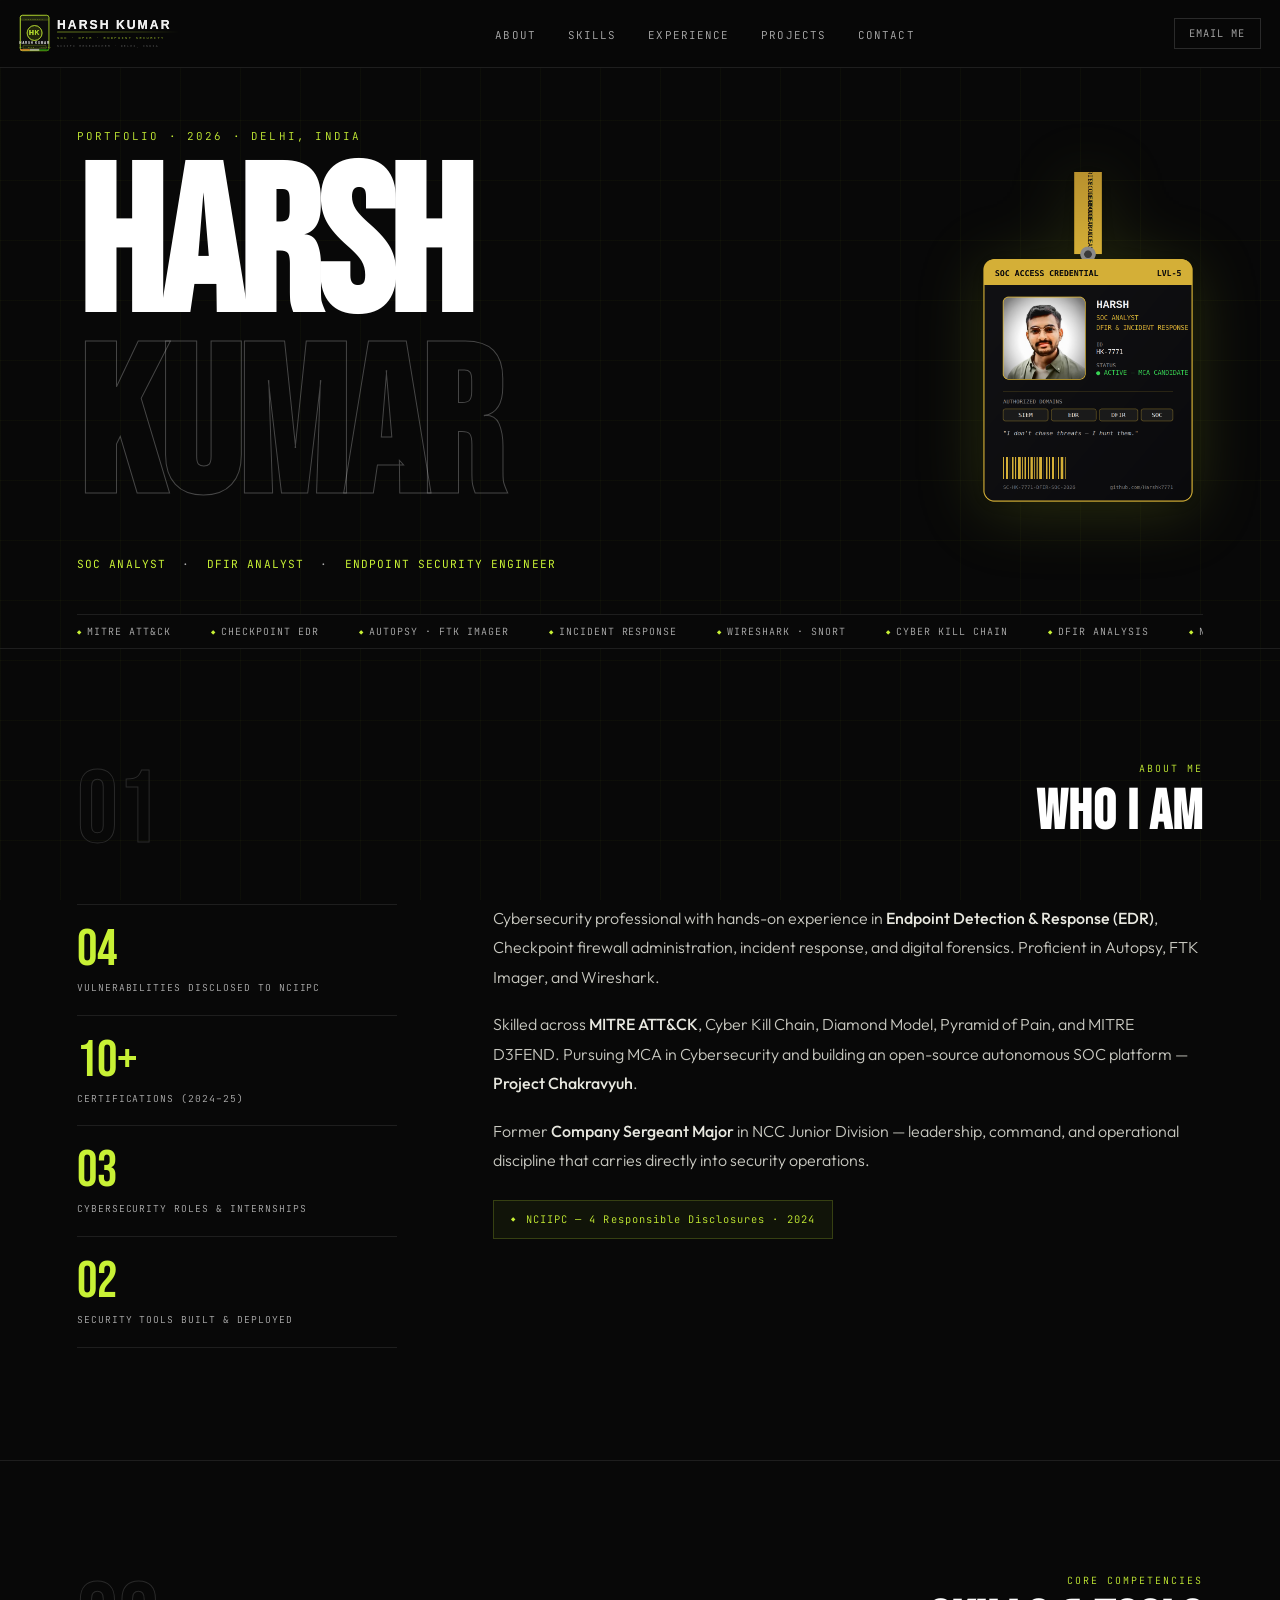
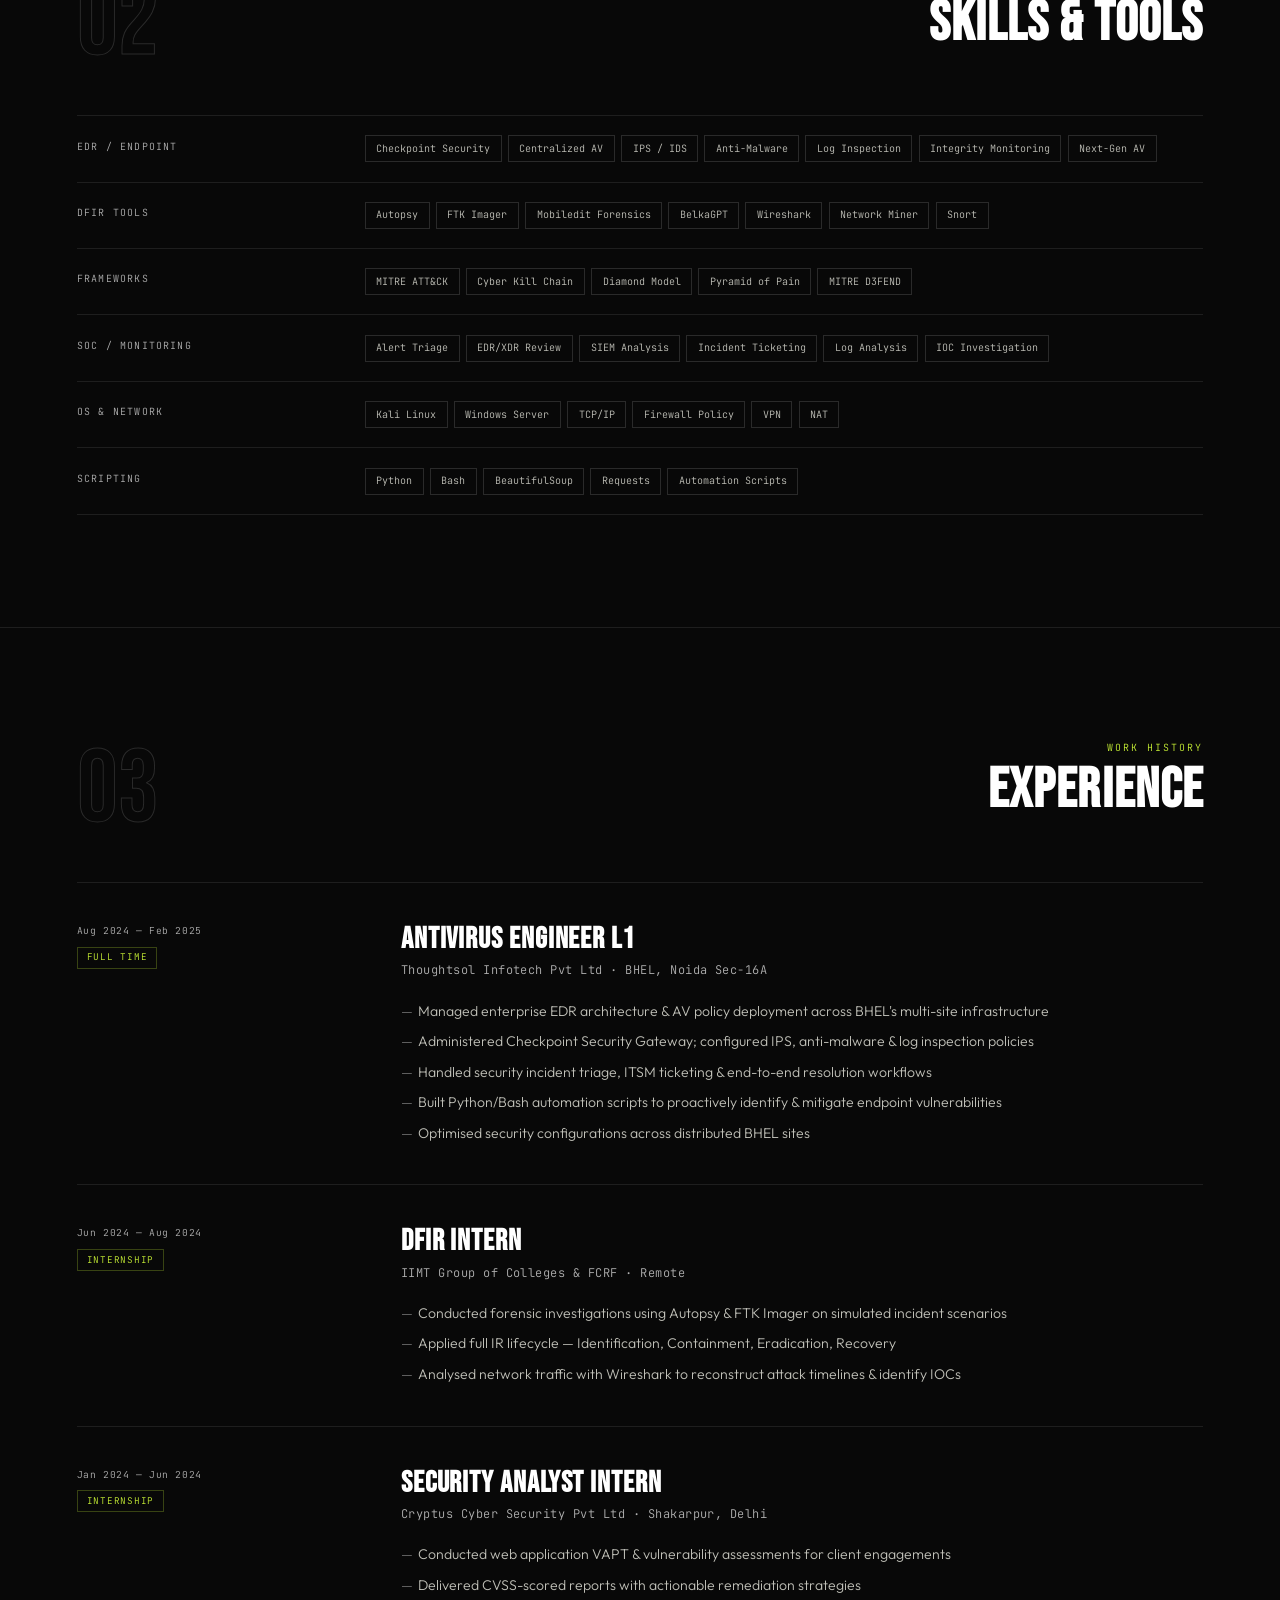
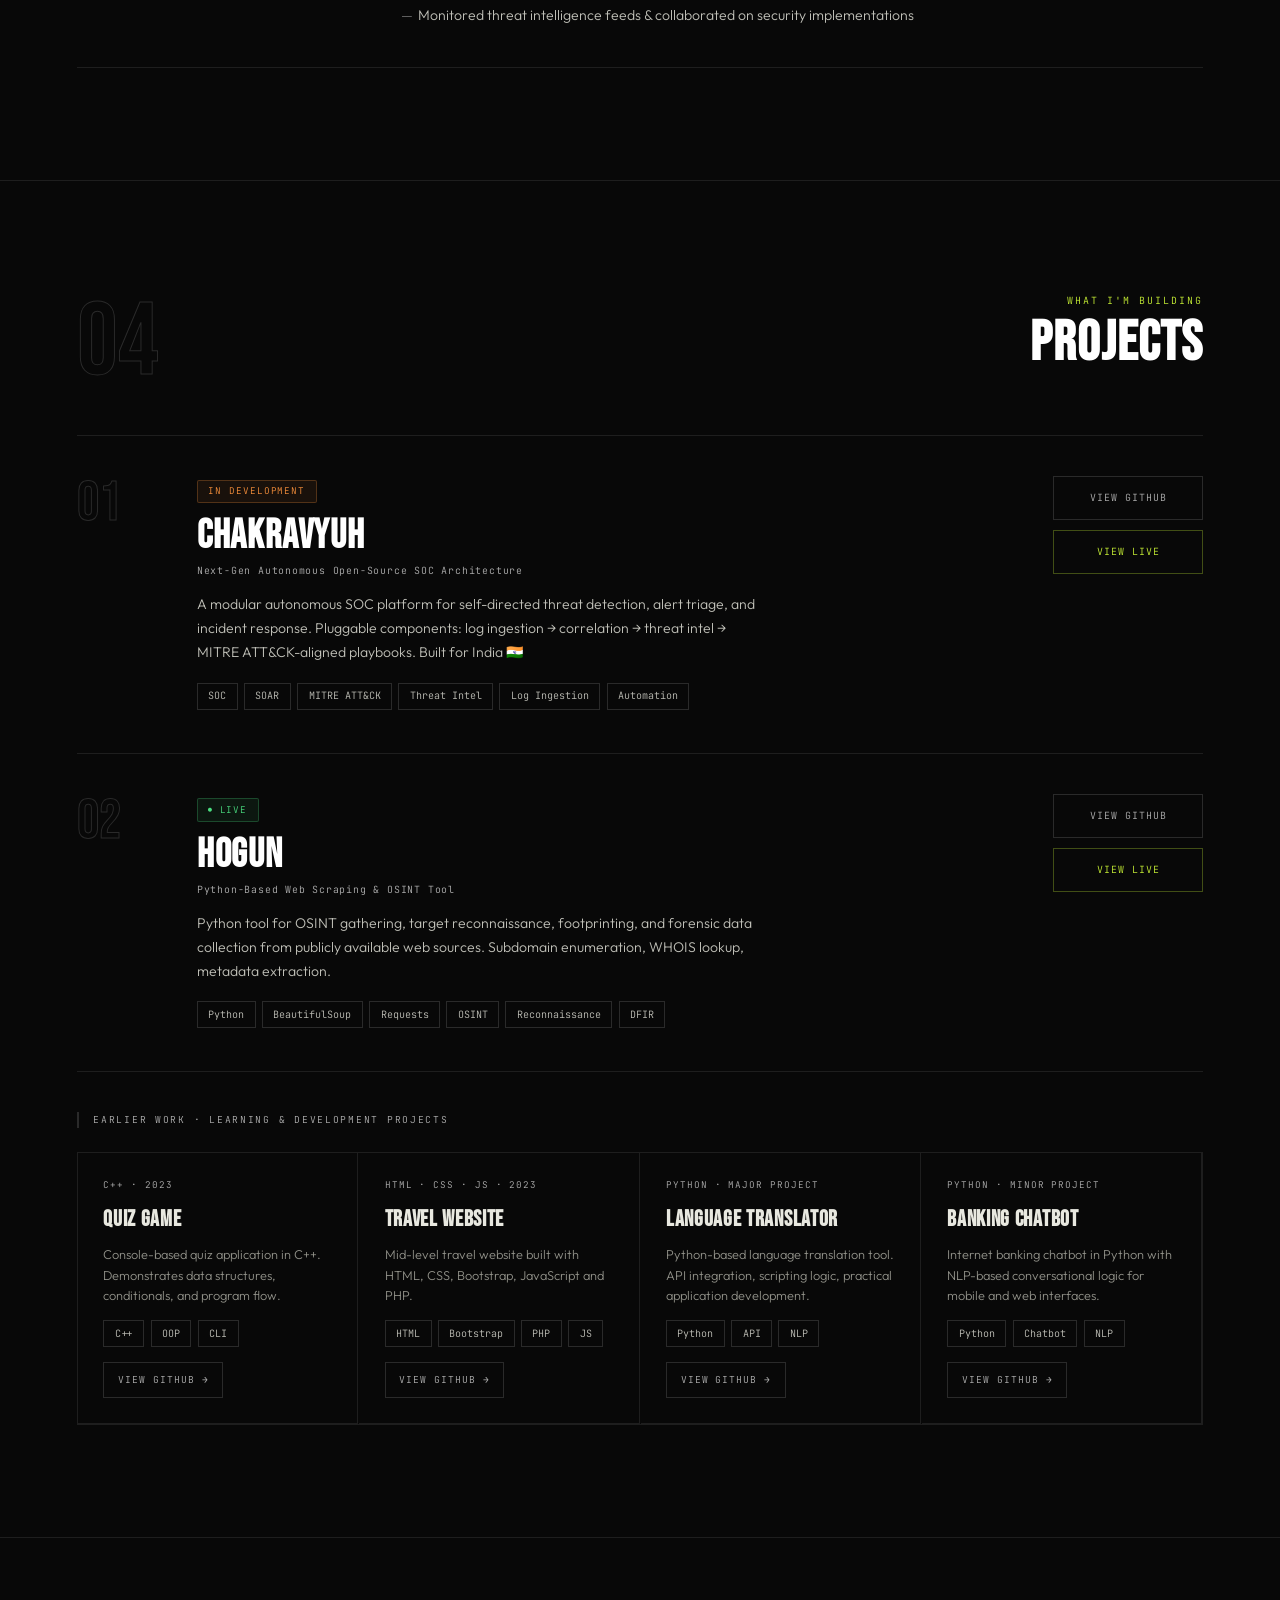
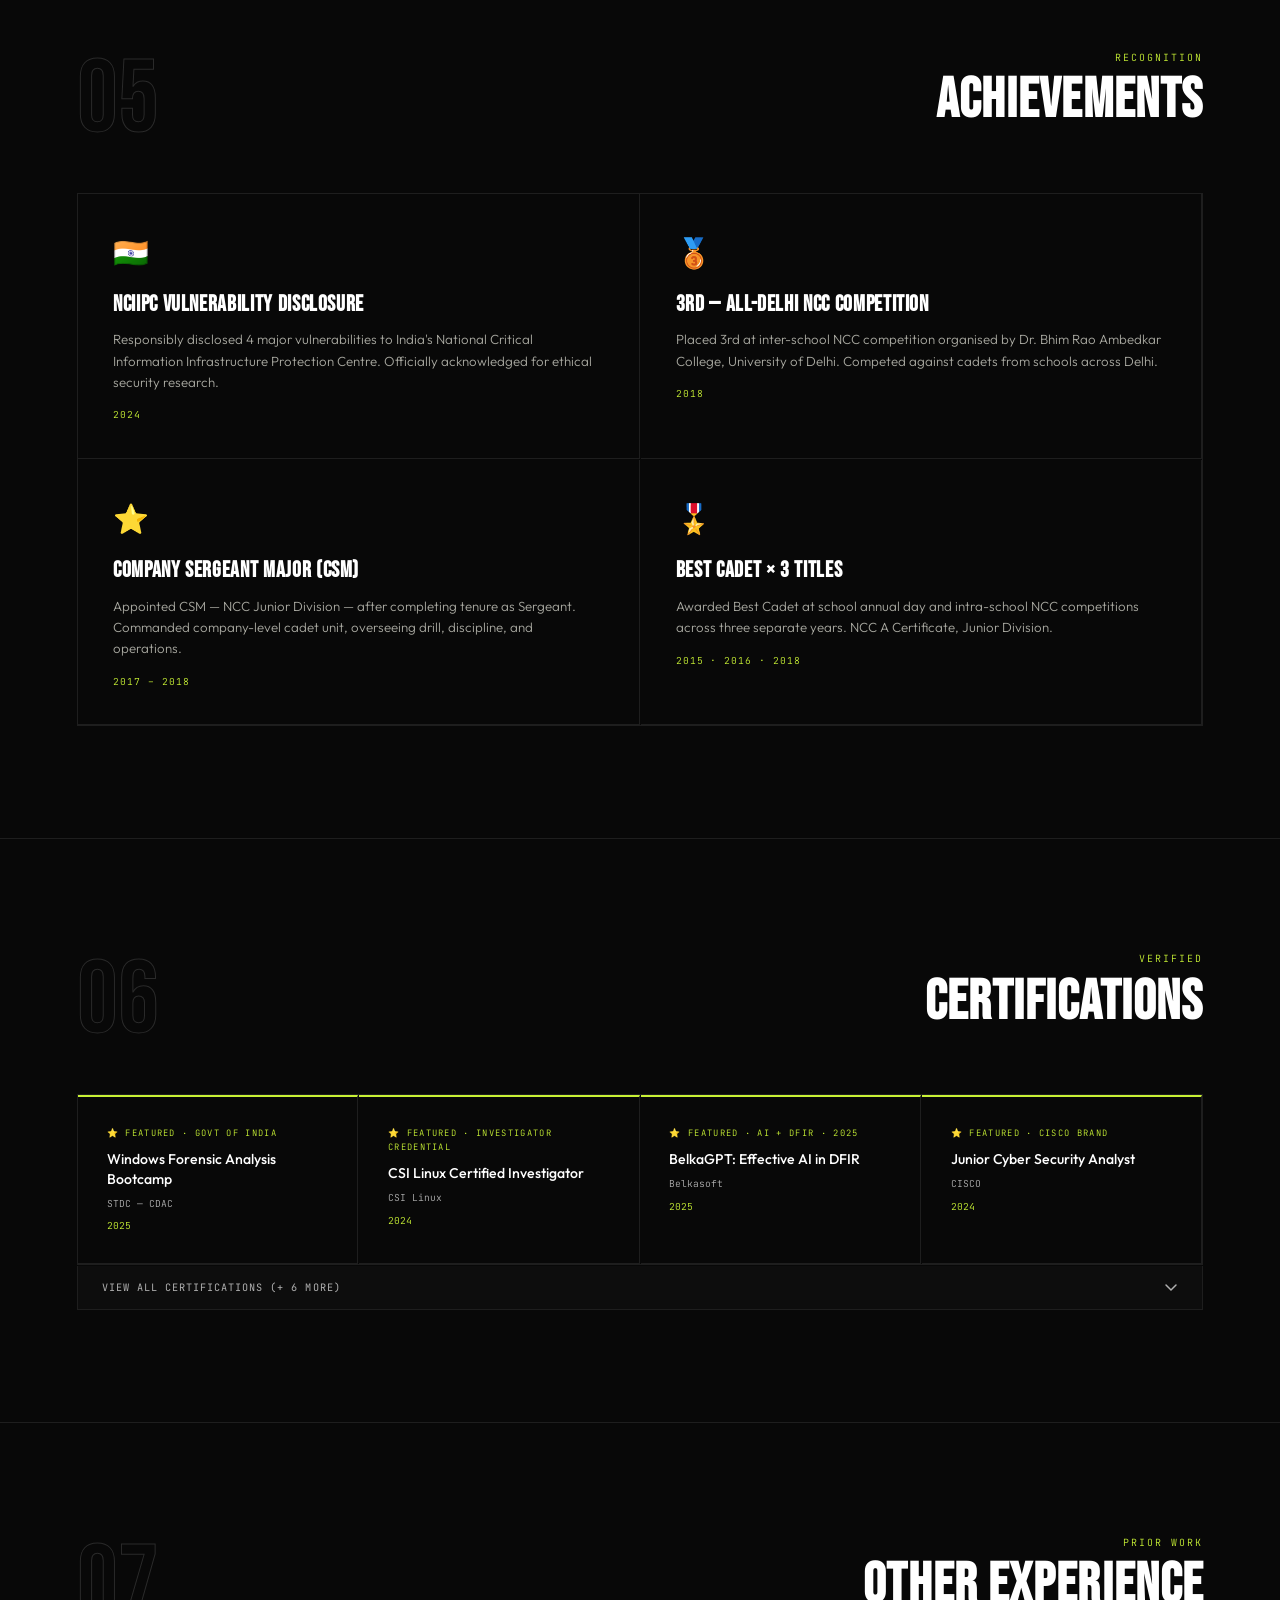
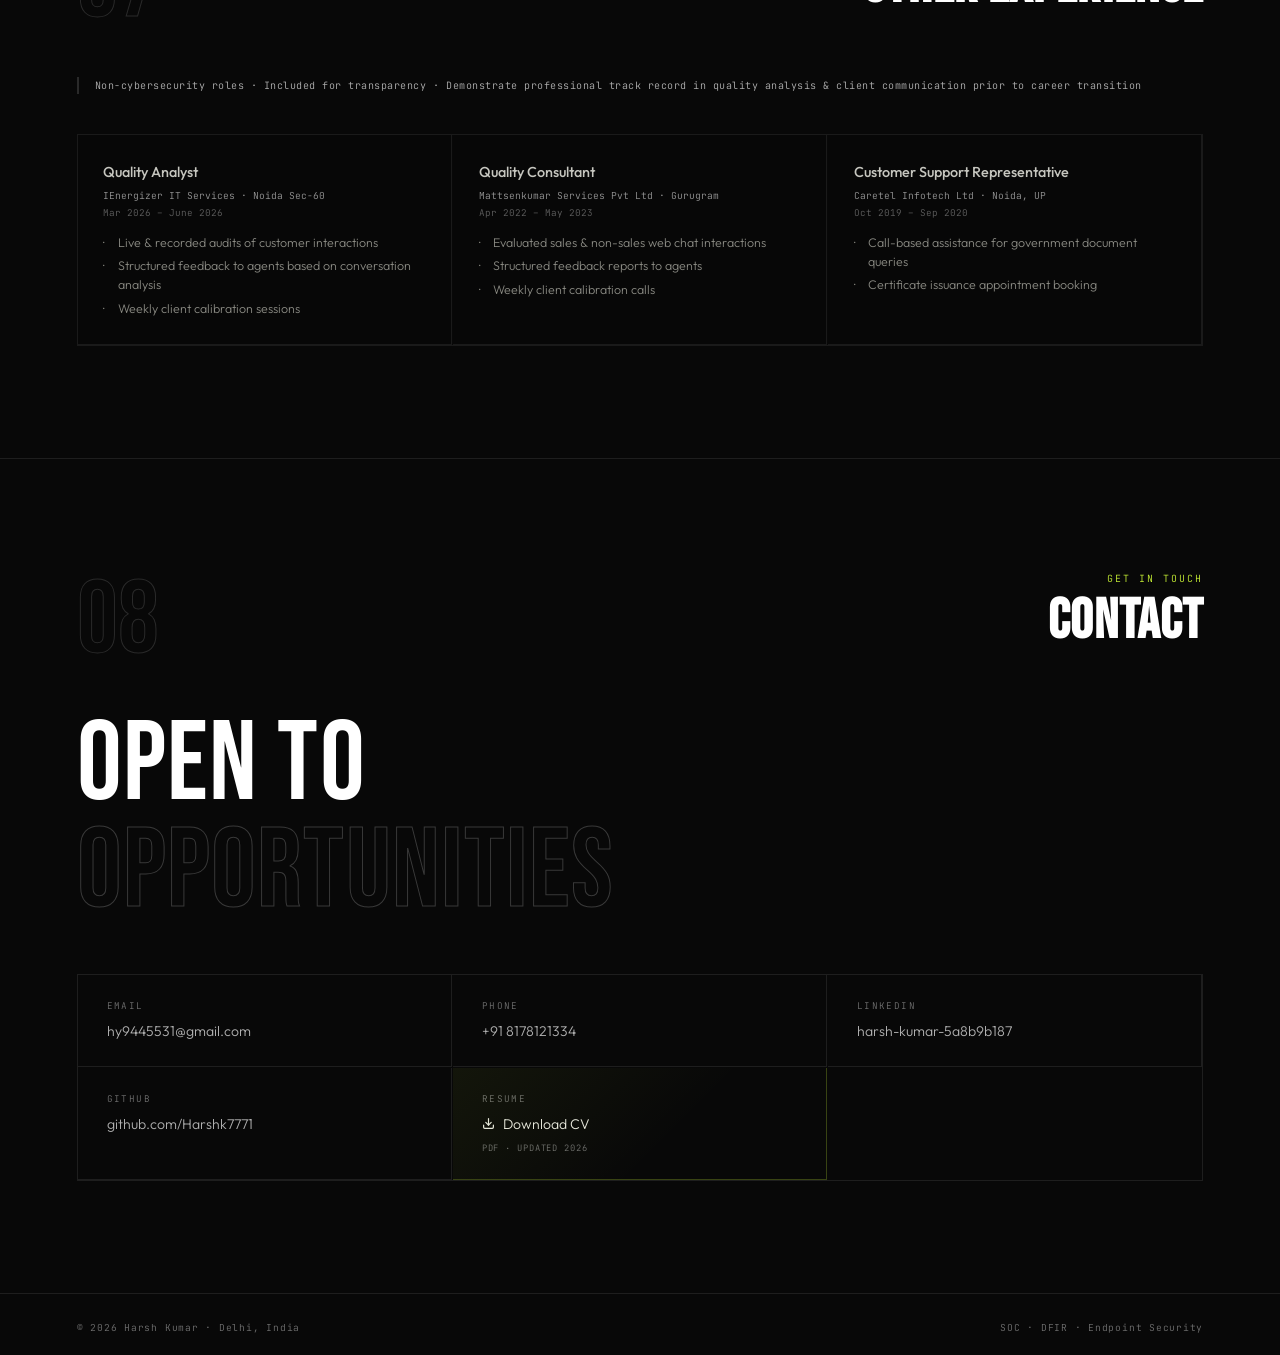
==== commit 81ee315a: "Update index.html" ====
--- a/index.html
+++ b/index.html
@@ -1360,10 +1360,6 @@
       <b>DFIR Analyst</b> &nbsp;·&nbsp;
       <b>Endpoint Security Engineer</b>
     </p>
-    <div class="hero-scroll" aria-hidden="true">
-      <div class="scroll-bar"></div>
-      Scroll
-    </div>
   </div>
 
   <div class="ticker" aria-hidden="true">
@@ -1754,7 +1750,7 @@
     <div class="other-card">
       <h3 class="other-role">Quality Analyst</h3>
       <p class="other-org">IEnergizer IT Services · Noida Sec-60</p>
-      <p class="other-when">Mar 2026 – Present</p>
+      <p class="other-when">Mar 2026 – June 2026</p>
       <ul class="other-pts">
         <li>Live &amp; recorded audits of customer interactions</li>
         <li>Structured feedback to agents based on conversation analysis</li>
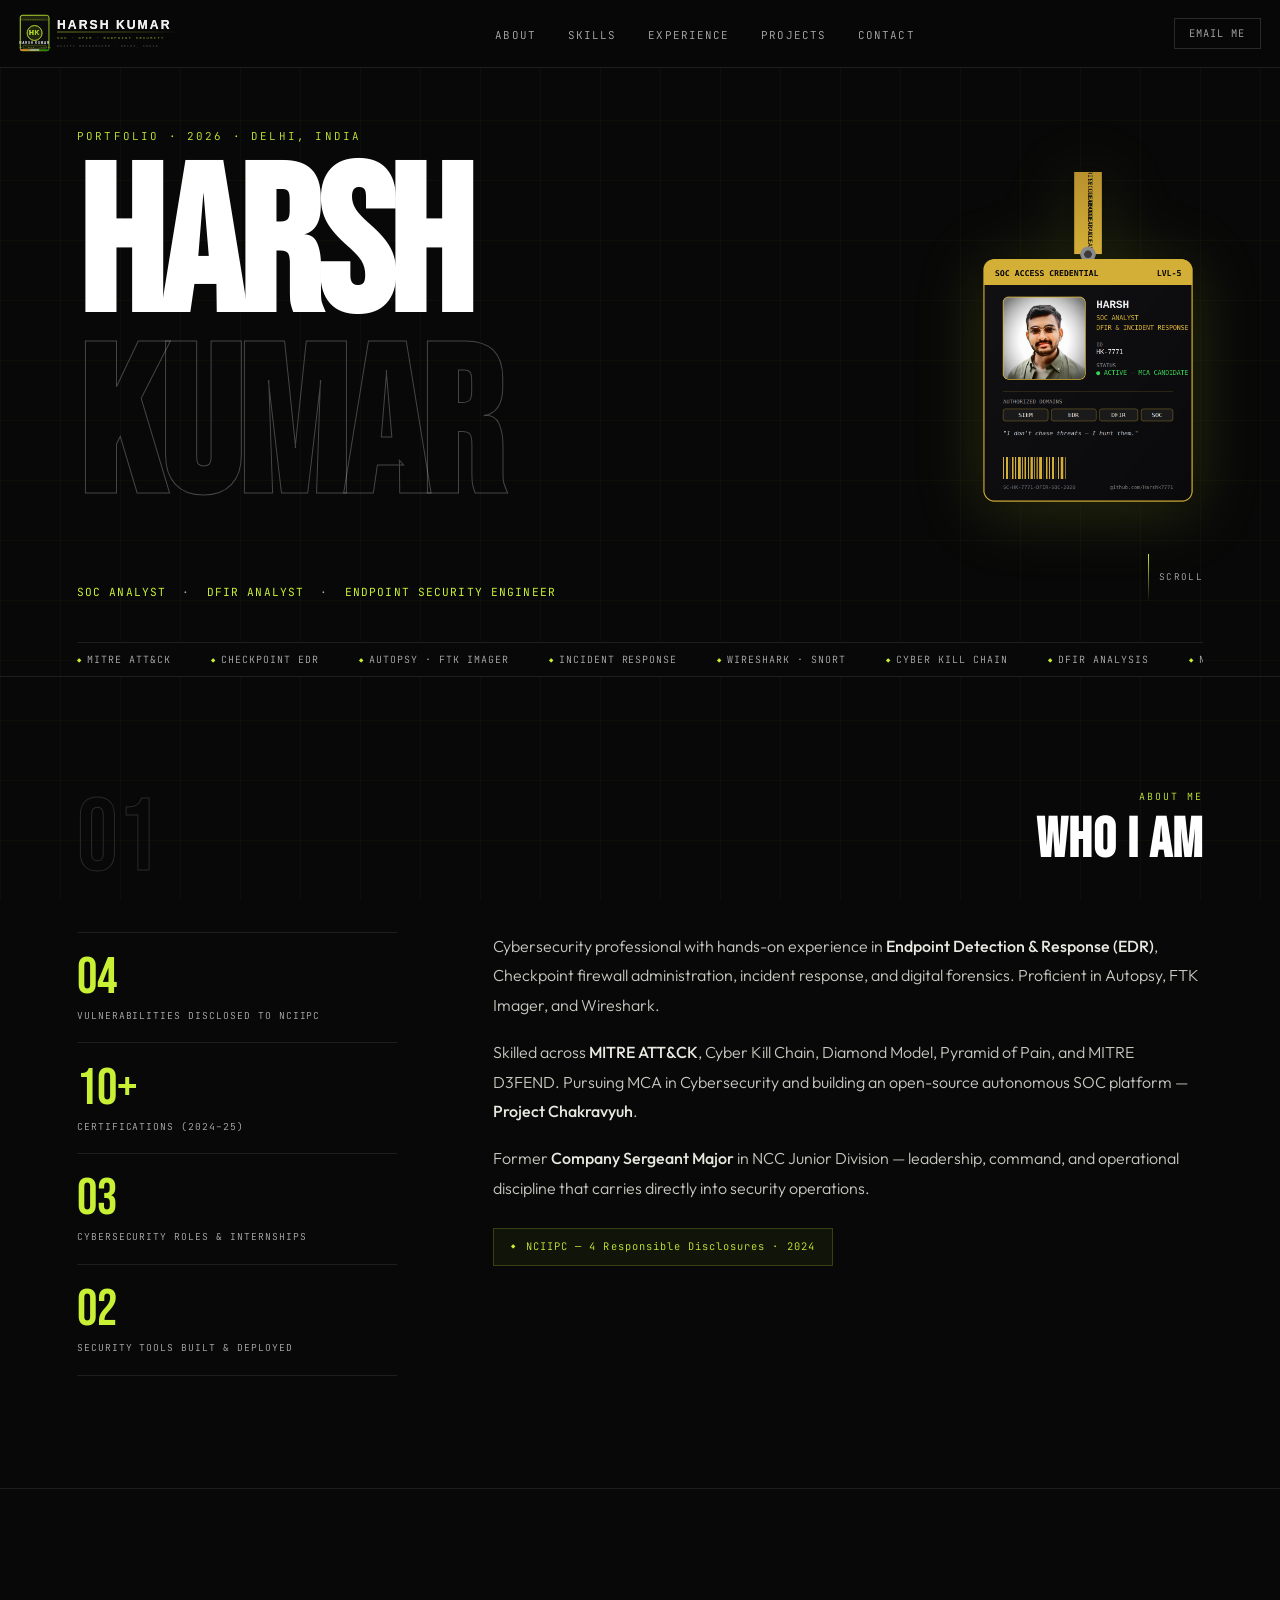
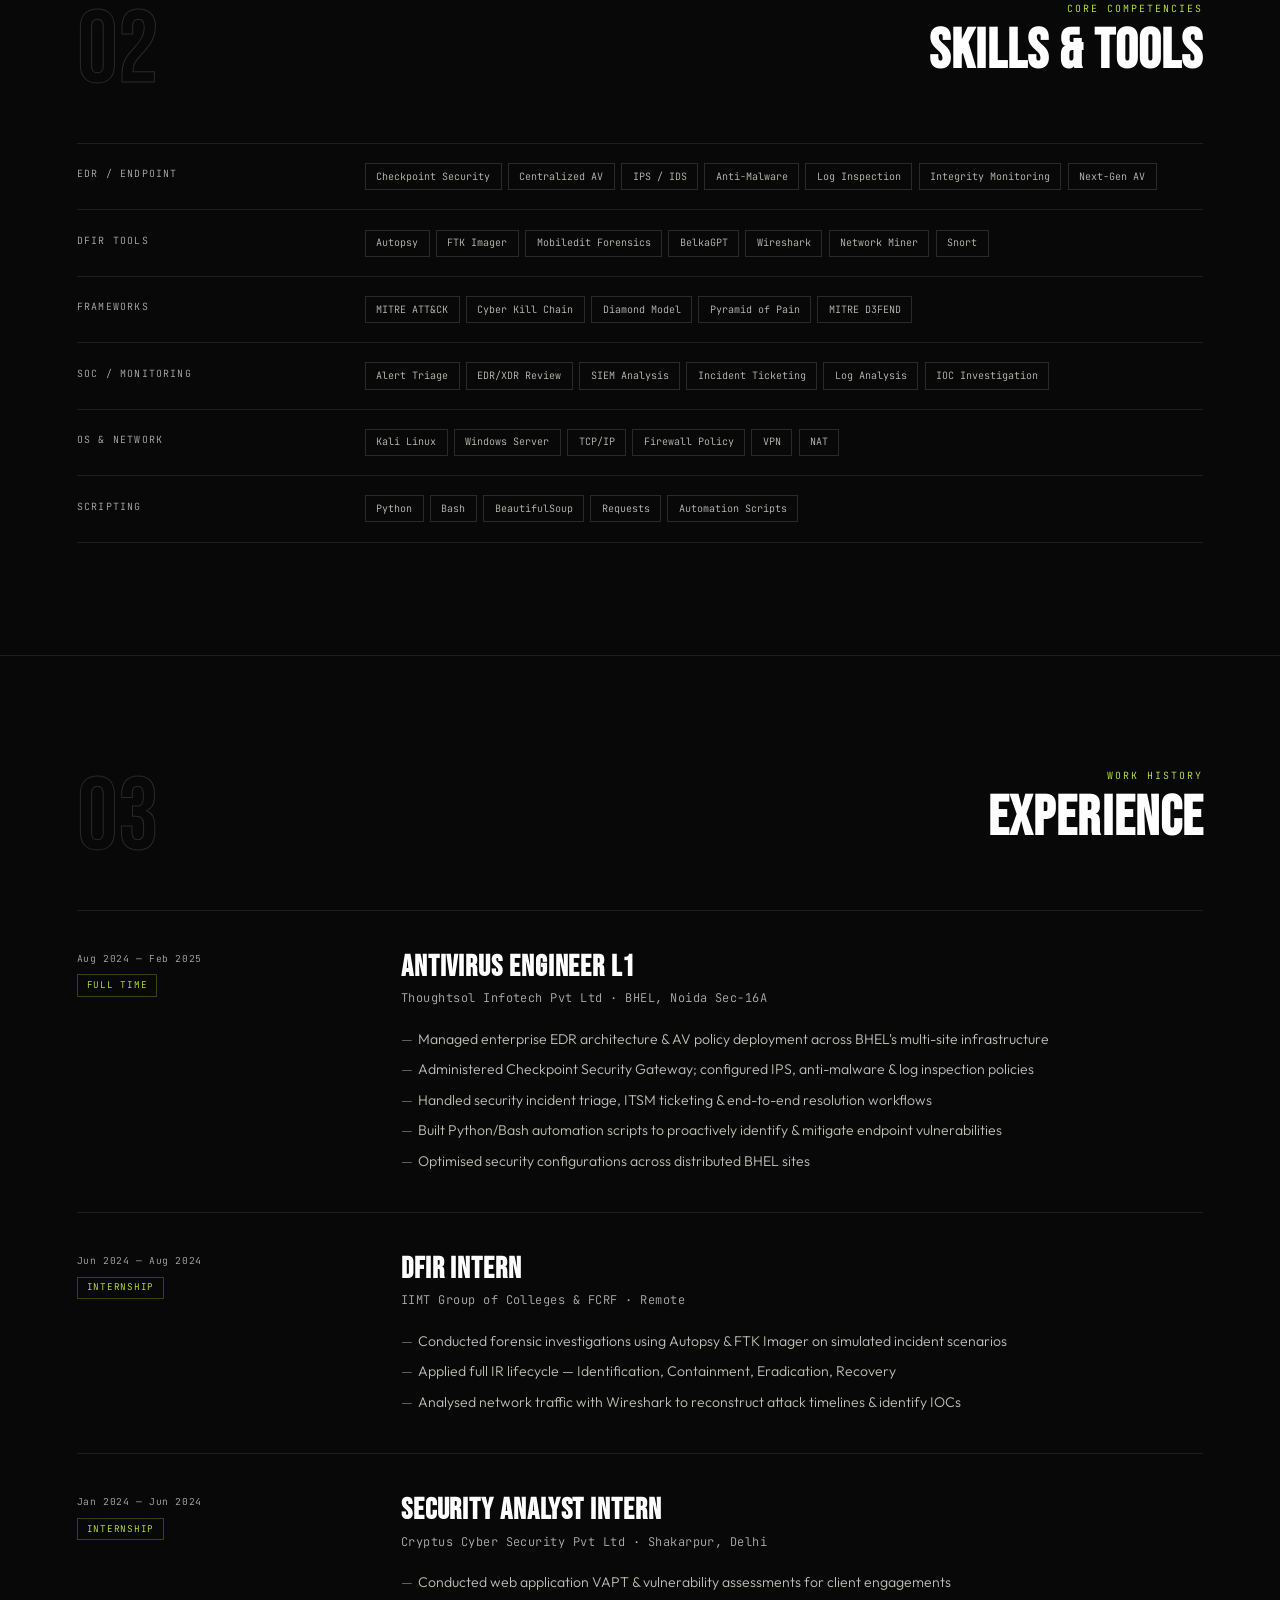
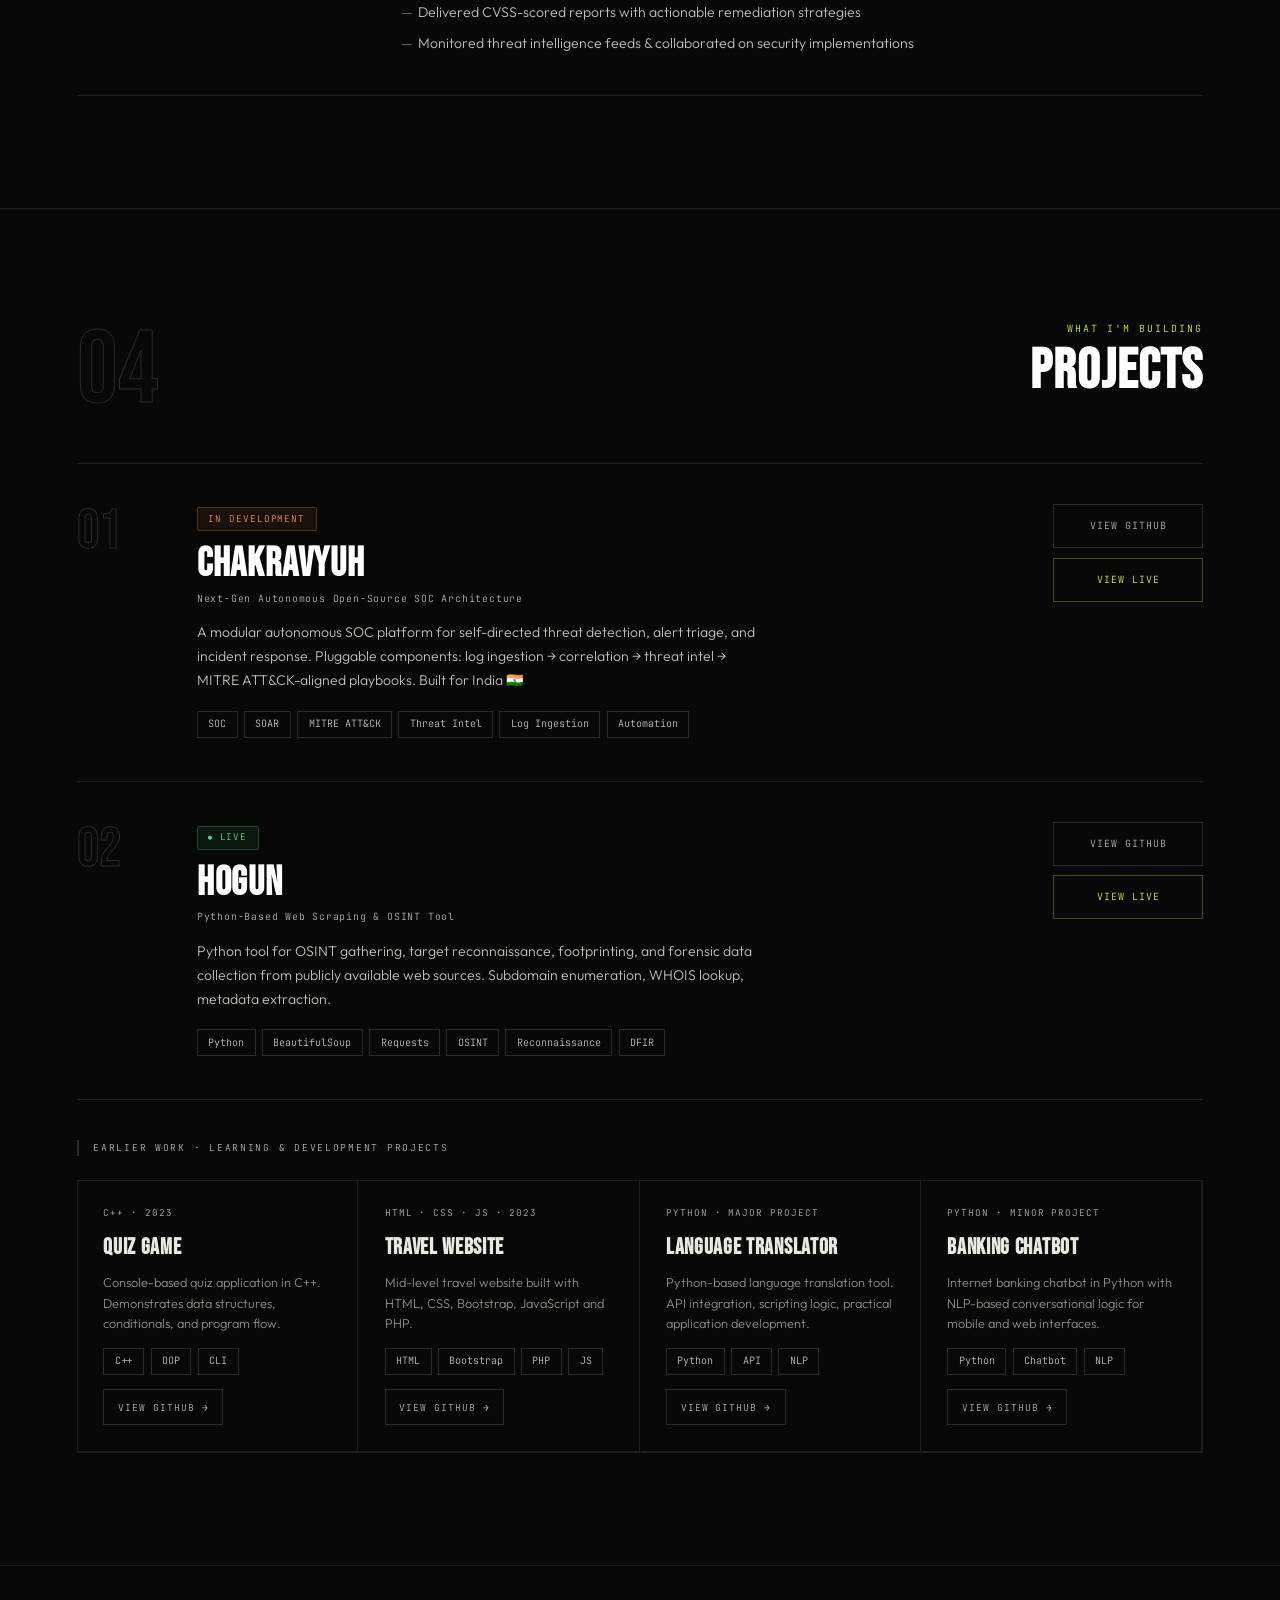
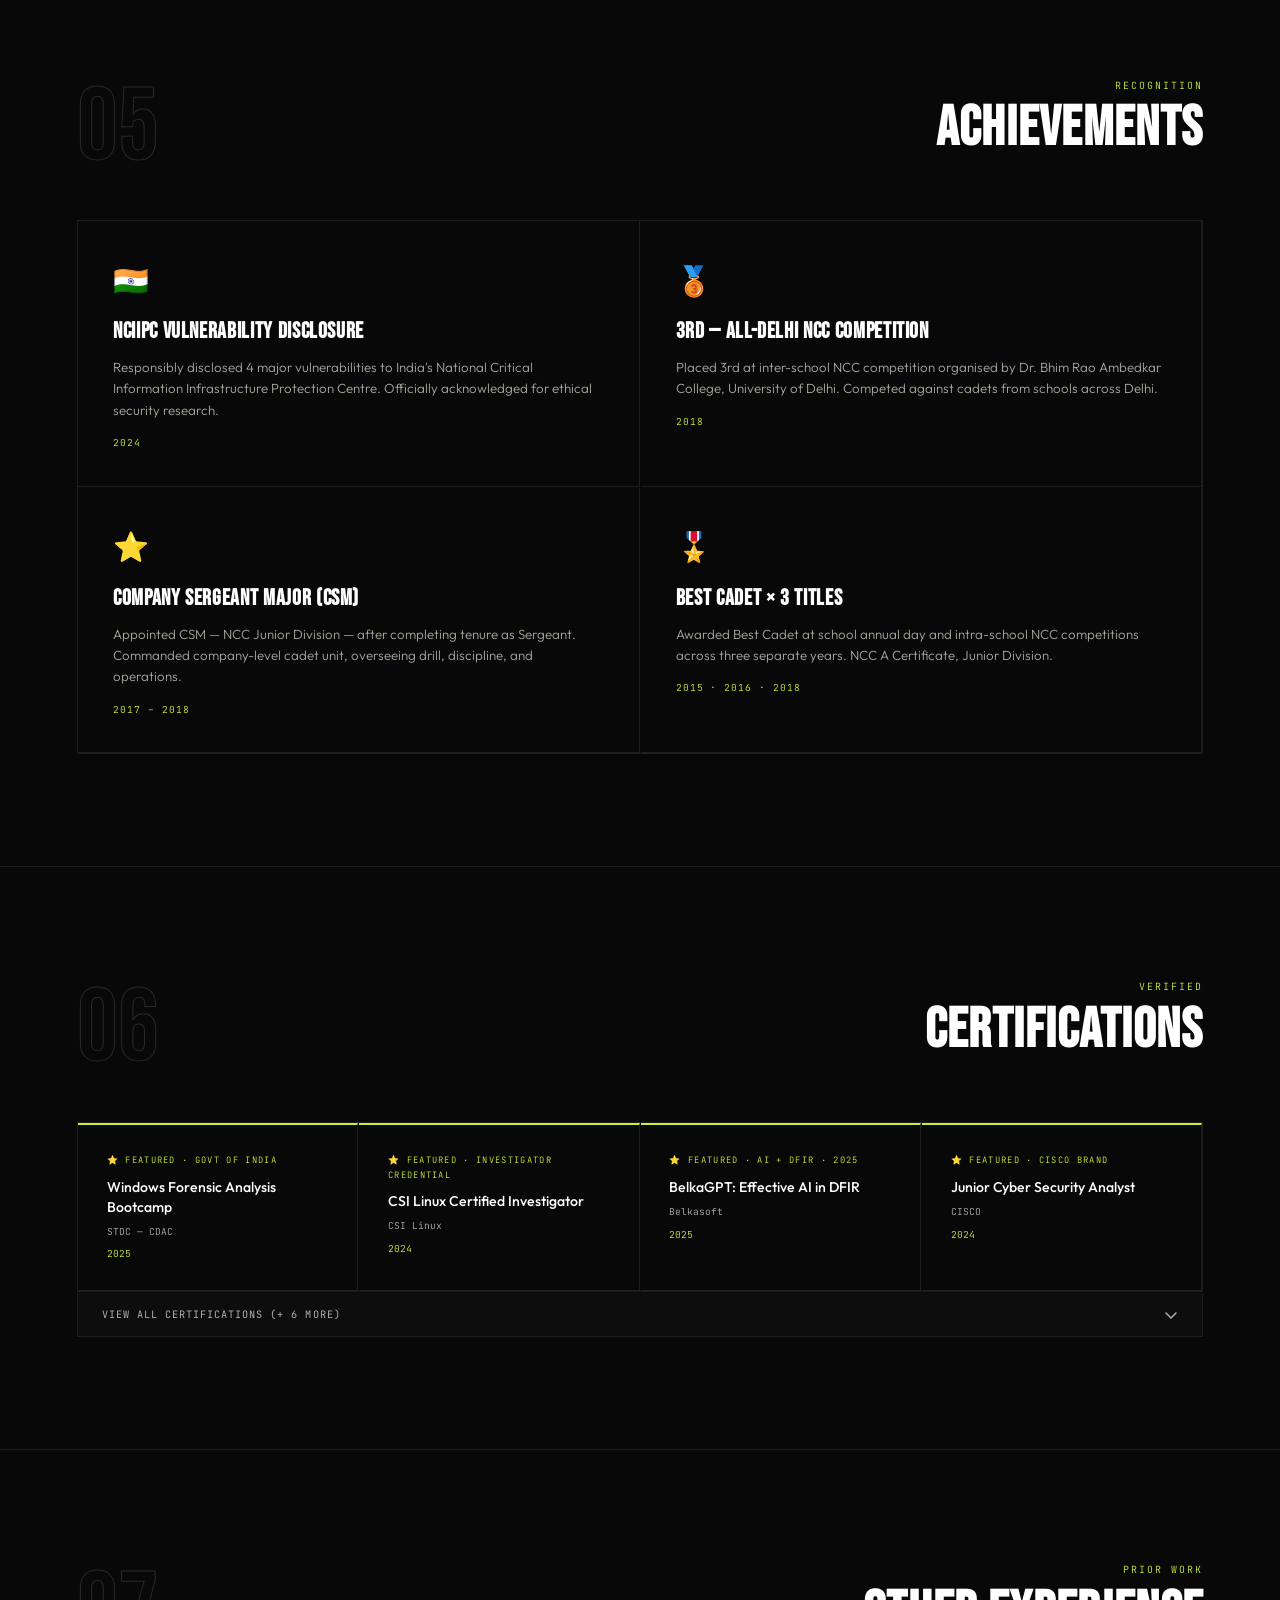
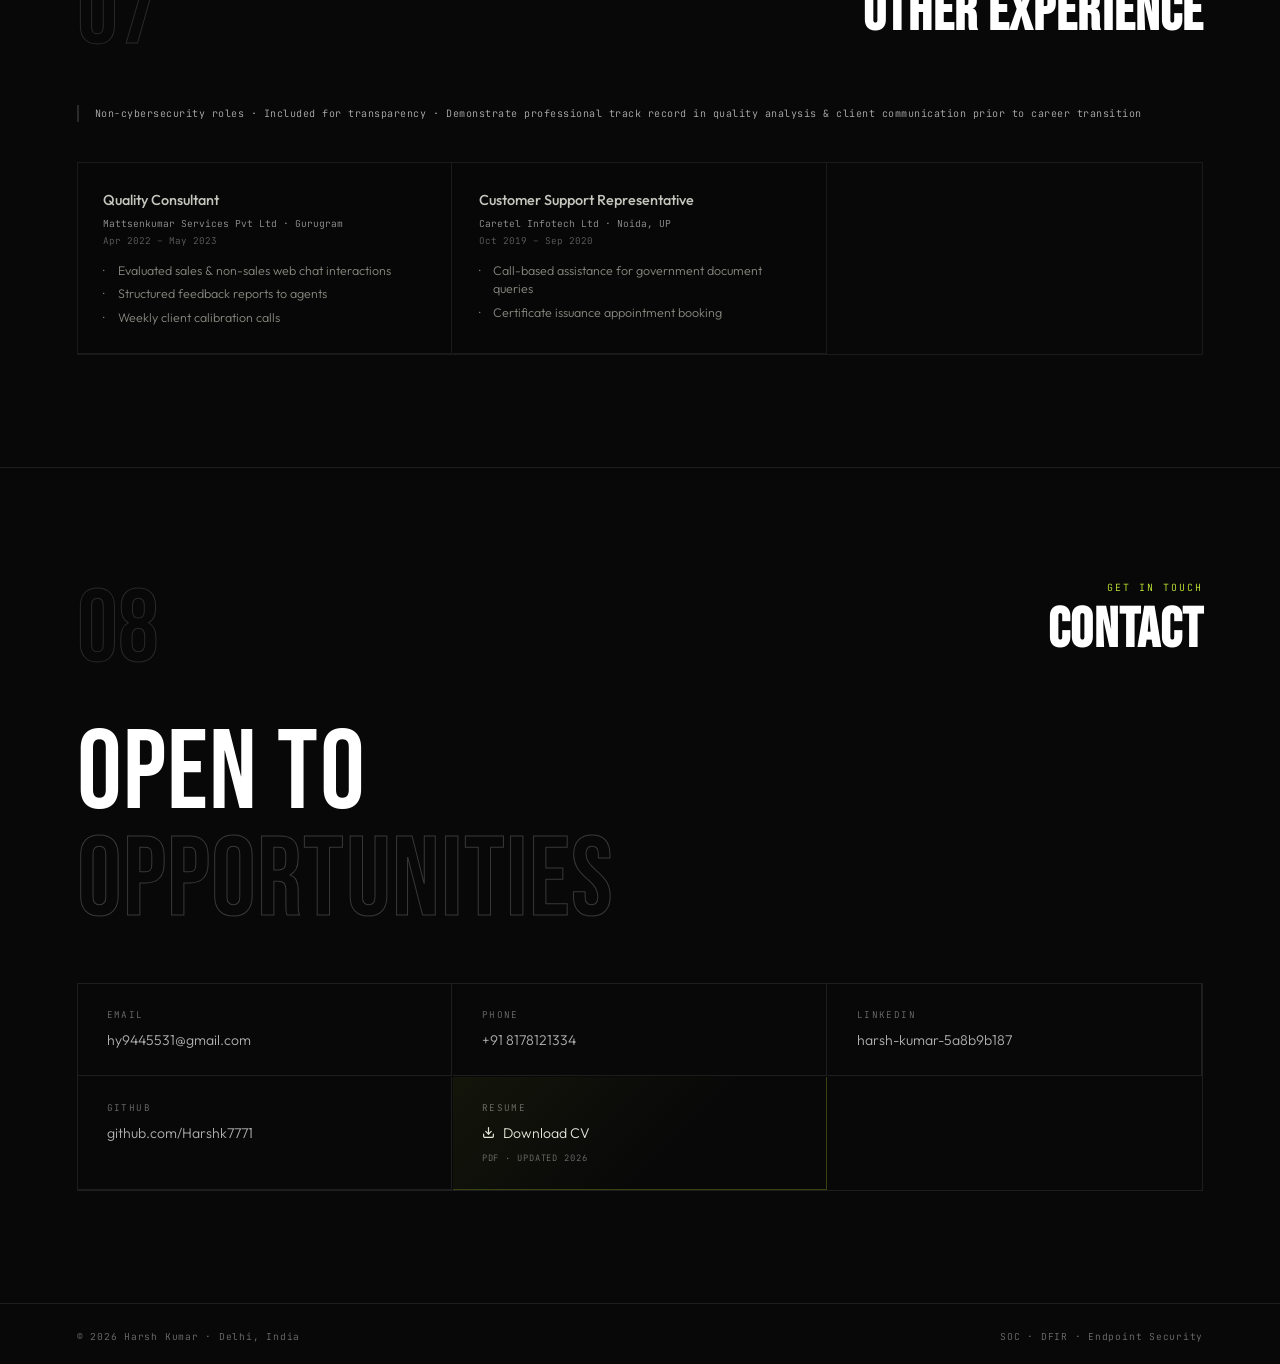
==== commit 7543dbcb: "Add files via upload" ====
--- a/index.html
+++ b/index.html
@@ -374,9 +374,15 @@
 @media (max-width: 768px) {
   .hero-inner {
     grid-template-columns: 1fr;
+    gap: 2rem;
   }
   .hero-id-card {
-    display: none;
+    display: flex;
+    justify-content: center;
+    align-items: center;
+  }
+  .hero-id-card img {
+    width: clamp(160px, 55vw, 240px);
   }
 }
 
@@ -903,7 +909,7 @@
 }
 .other-grid {
   display: grid;
-  grid-template-columns: repeat(3, 1fr);
+  grid-template-columns: repeat(2, 1fr);
   gap: 1px;
   background: transparent;
   border: 1px solid var(--border);
@@ -1360,6 +1366,10 @@
       <b>DFIR Analyst</b> &nbsp;·&nbsp;
       <b>Endpoint Security Engineer</b>
     </p>
+    <div class="hero-scroll" aria-hidden="true">
+      <div class="scroll-bar"></div>
+      Scroll
+    </div>
   </div>
 
   <div class="ticker" aria-hidden="true">
@@ -1748,16 +1758,6 @@
   <p class="other-note">Non-cybersecurity roles · Included for transparency · Demonstrate professional track record in quality analysis &amp; client communication prior to career transition</p>
   <div class="other-grid">
     <div class="other-card">
-      <h3 class="other-role">Quality Analyst</h3>
-      <p class="other-org">IEnergizer IT Services · Noida Sec-60</p>
-      <p class="other-when">Mar 2026 – June 2026</p>
-      <ul class="other-pts">
-        <li>Live &amp; recorded audits of customer interactions</li>
-        <li>Structured feedback to agents based on conversation analysis</li>
-        <li>Weekly client calibration sessions</li>
-      </ul>
-    </div>
-    <div class="other-card">
       <h3 class="other-role">Quality Consultant</h3>
       <p class="other-org">Mattsenkumar Services Pvt Ltd · Gurugram</p>
       <p class="other-when">Apr 2022 – May 2023</p>
